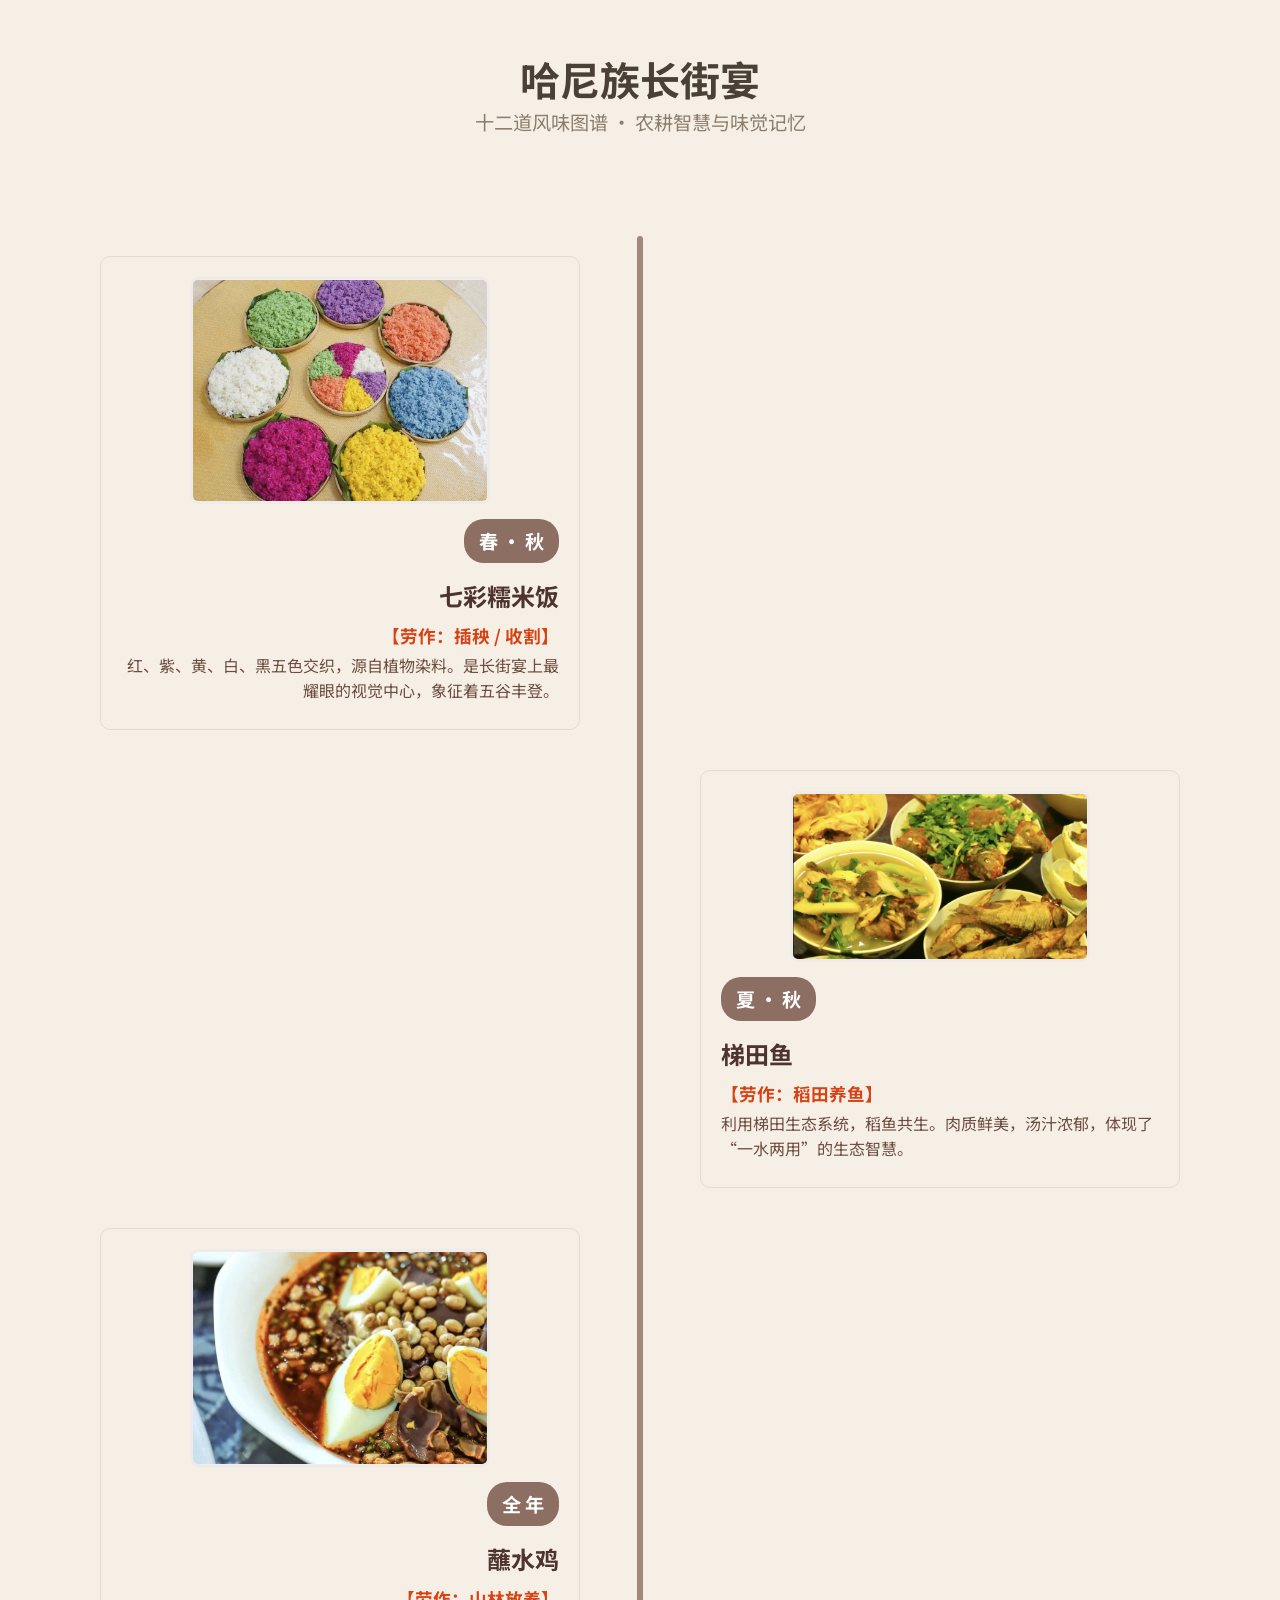
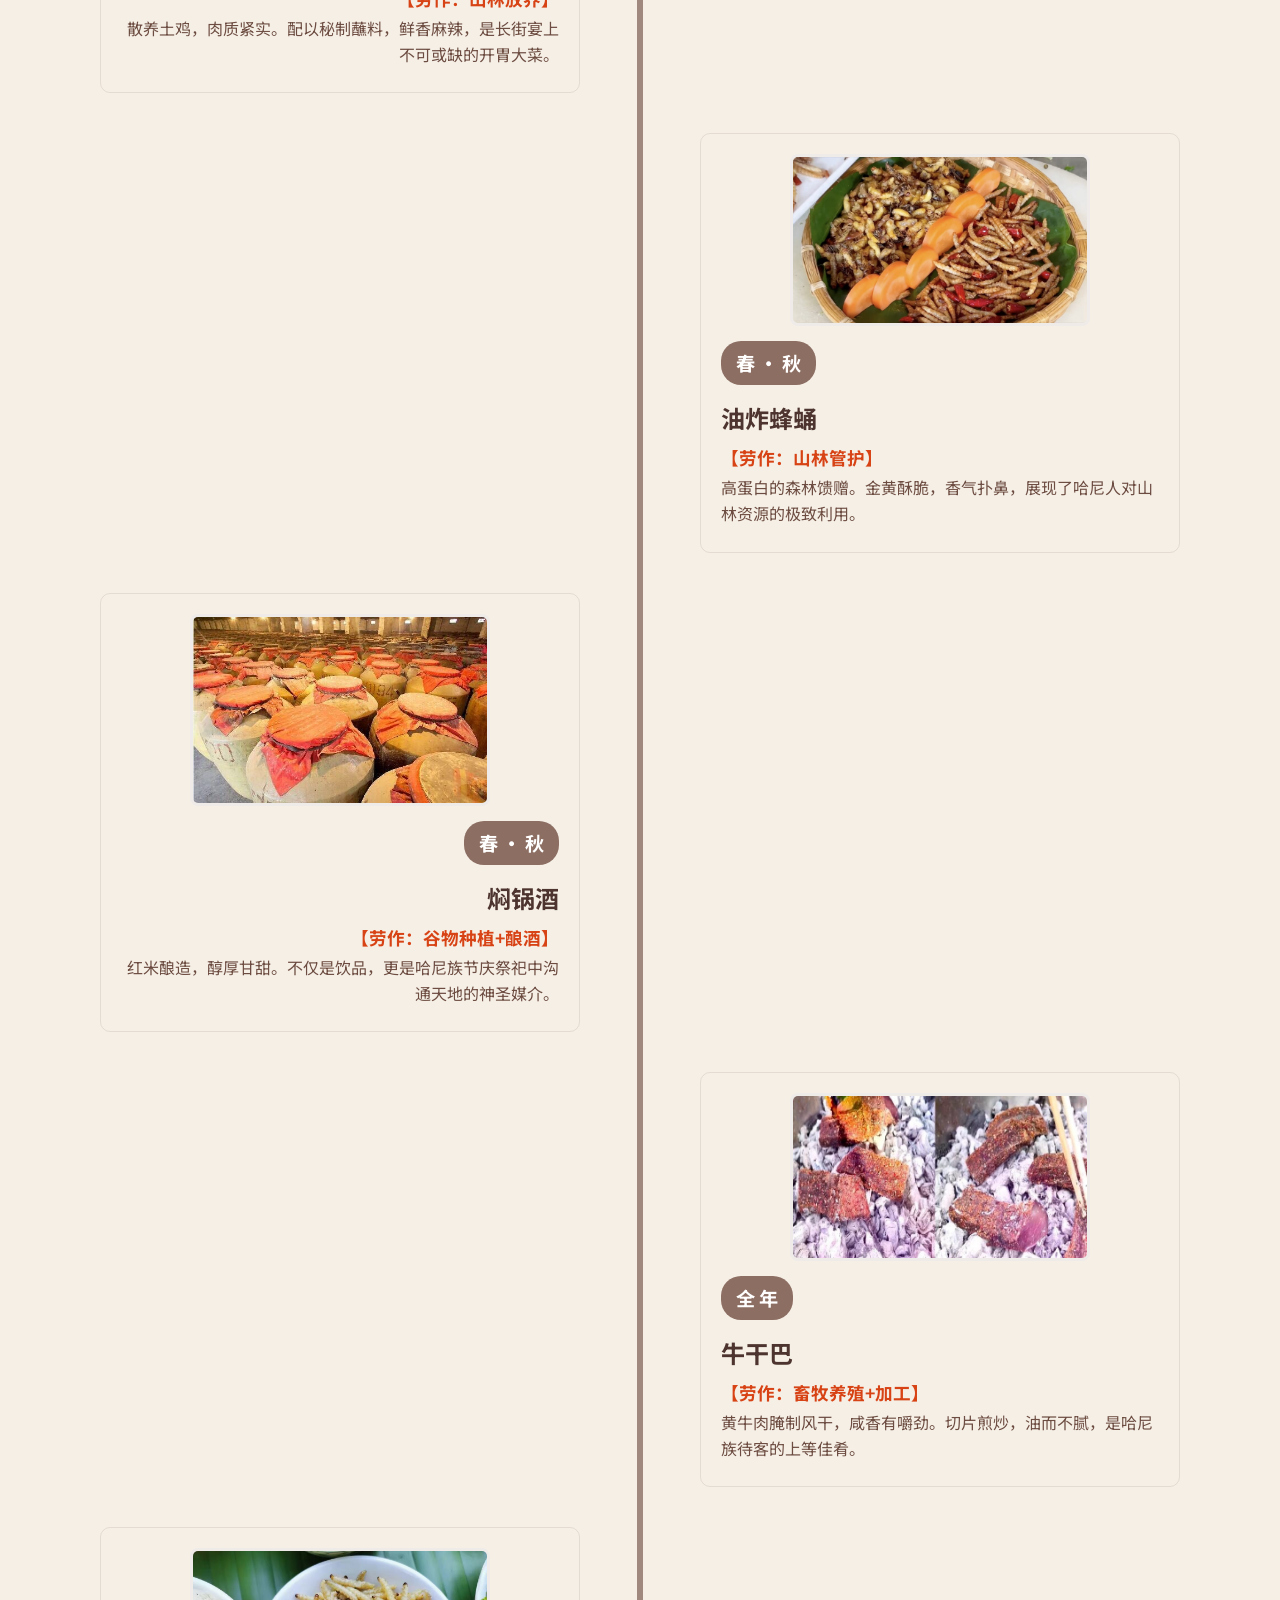
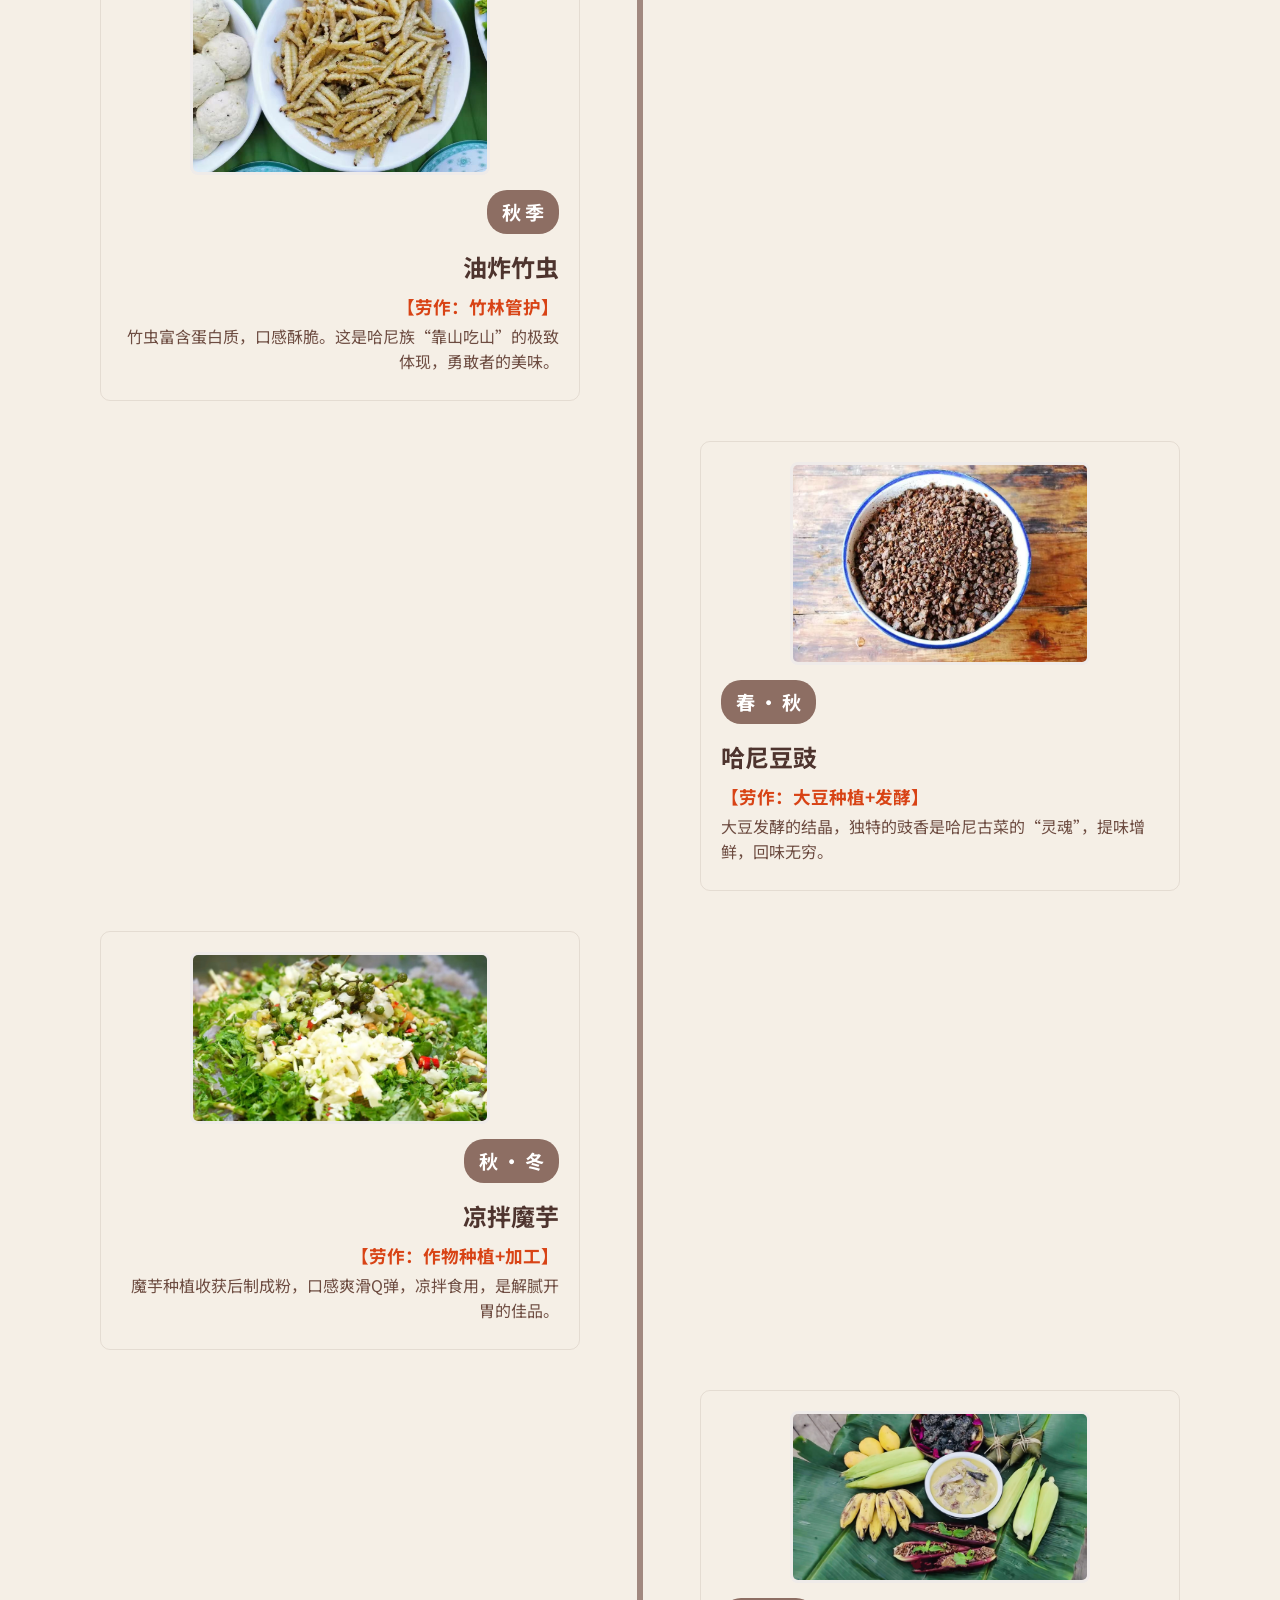
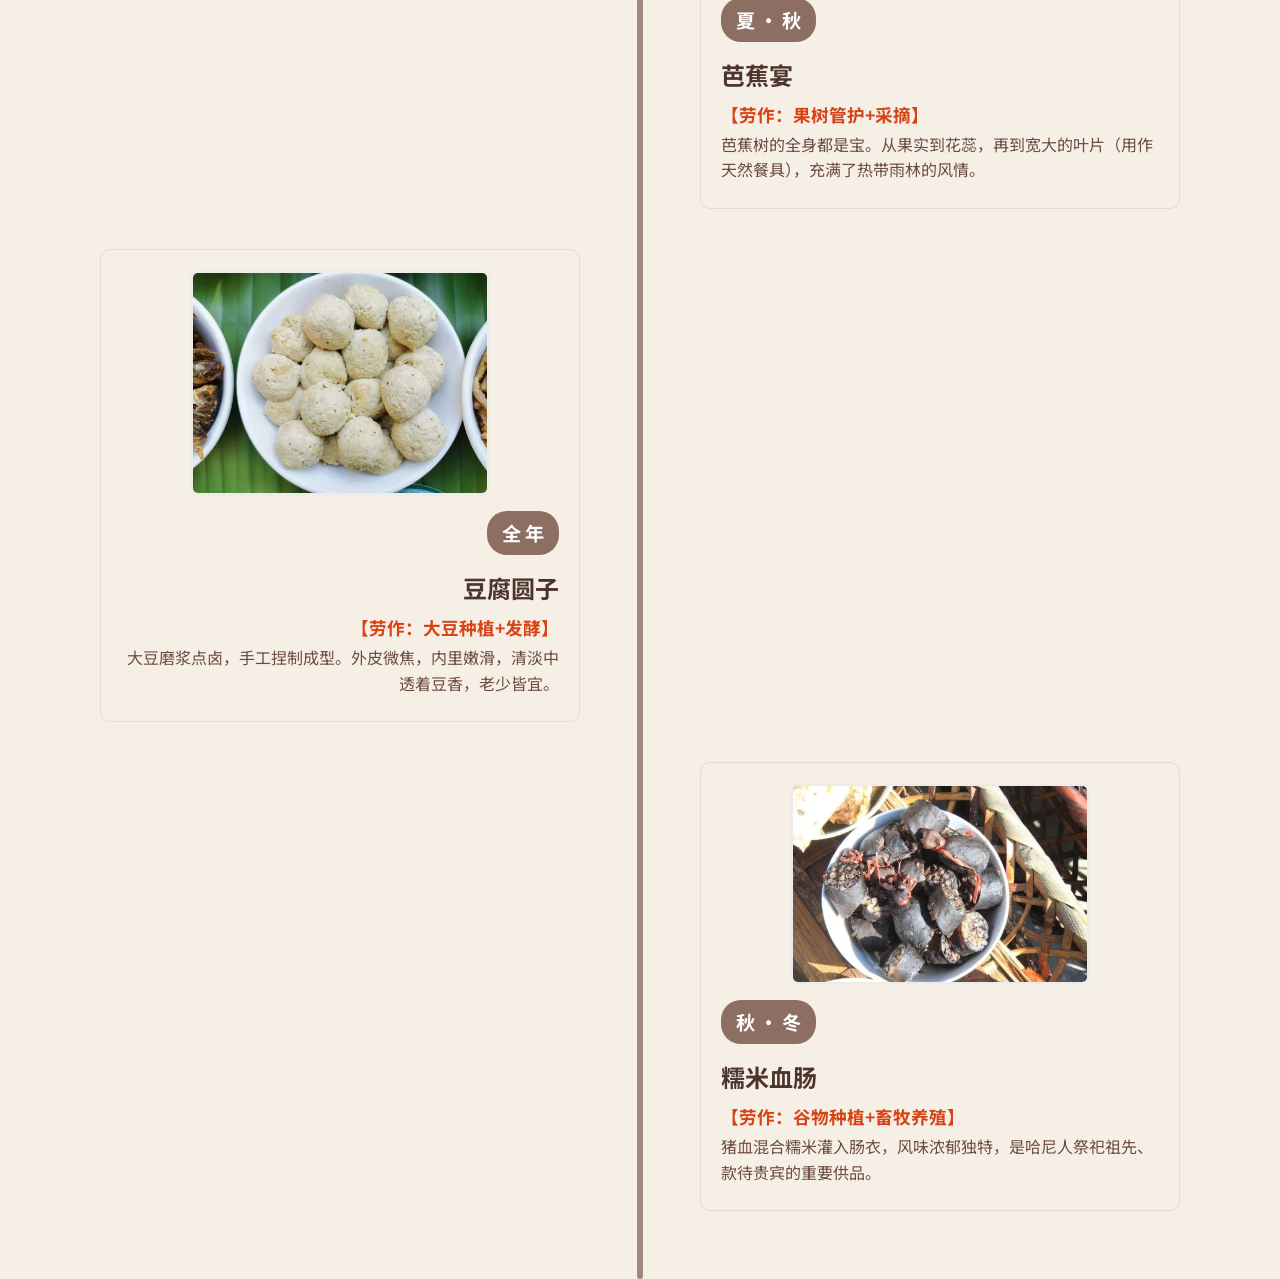
==== embed-food.html @ 3d0fdc88 "压缩图片与视频并修正纹样资源路径，降低静态站加载失败率。" ====
<!DOCTYPE html>
<html lang="zh-CN">
<head>
<meta charset="UTF-8">
<meta name="viewport" content="width=device-width, initial-scale=1.0">
<title>长街宴 · 美食</title>
<link href="https://fonts.googleapis.com/css2?family=Noto+Sans+SC:wght@400;700;900&display=swap" rel="stylesheet">
<link rel="stylesheet" href="css/site.css">
<style>
*{margin:0;padding:0;box-sizing:border-box}
html,body{min-height:0!important;height:auto!important;overflow:visible!important;}
body{font-family:'PingFang SC','Noto Sans SC',sans-serif;color:#3d2b1f;background:#f5efe6!important}
.embed-pane{display:none}
.embed-pane.is-active{display:block}
/* taboo */
.taboo .container{max-width:1140px;margin:0 auto;padding:16px 20px 8px}
.taboo .hero{text-align:center;padding:20px 20px 24px;margin-bottom:20px}
.taboo .hero h1{font-size:2.8rem;font-weight:900;letter-spacing:5px}
.taboo .hero .tag{display:inline-block;margin-top:12px;background:#c4a574;color:#3d2b1f;padding:6px 28px;border-radius:999px;font-weight:700;font-size:.95rem}
.taboo .gates{display:flex;gap:28px}
.taboo .gate{flex:1;border-radius:24px;padding:22px 18px 28px;border:1px solid rgba(107,83,68,.12);transition:transform .25s,border-color .25s}
.taboo .gate:hover{transform:translateY(-6px);border-color:rgba(107,83,68,.22)}
.taboo .gate-l{border-top:8px solid #b5342c}
.taboo .gate-r{border-top:8px solid #357a42}
.taboo .gate-head{font-size:1.35rem;font-weight:900;display:flex;align-items:center;gap:8px;margin-bottom:18px;padding-bottom:10px;border-bottom:2px solid #e6dace}
.taboo .gate-l .gate-head{color:#b5342c}
.taboo .gate-r .gate-head{color:#357a42}
.taboo .fgrid{display:grid;grid-template-columns:repeat(3,1fr);gap:12px}
.taboo .fcard{position:relative;border-radius:16px;overflow:hidden;aspect-ratio:1/1;cursor:pointer;background:rgba(245,239,230,.5);transition:transform .2s,box-shadow .2s;box-shadow:0 4px 14px rgba(0,0,0,.06)}
.taboo .fcard:hover{transform:scale(1.04);box-shadow:0 8px 24px rgba(0,0,0,.12)}
.taboo .fcard img{width:100%;height:100%;object-fit:cover;display:block}
.taboo .fcard .mini{position:absolute;bottom:0;left:0;right:0;background:linear-gradient(transparent,rgba(0,0,0,.62));color:#fff;font-size:.72rem;padding:18px 6px 5px;text-align:center}
.taboo .fcard .tip{position:absolute;inset:0;background:rgba(30,20,10,.82);color:#ffe8c8;font-size:.78rem;display:flex;align-items:center;justify-content:center;padding:8px;text-align:center;opacity:0;transition:opacity .2s;border-radius:16px}
.taboo .fcard:hover .tip{opacity:1}
.taboo .quote{margin:28px 0 12px;background:rgba(245,239,230,.65);border-radius:40px 12px 40px 12px;padding:20px 24px;text-align:center;font-size:1.05rem}
.taboo .quote b{font-size:1.3rem}
.taboo footer{text-align:center;padding:16px 0 8px;font-size:.72rem;color:#786653;border-top:1px solid #dbcfbe;margin-top:20px}
/* twelve */
.twelve body,.twelve{color:#5c3d2e}
.twelve .header{text-align:center;padding:50px 20px;margin-bottom:50px;color:#4a4036}
.twelve .header h1{margin:0;font-size:2.5em}
.twelve .header p{font-size:1.2em;opacity:.85;color:#7a6a58}
.twelve .timeline-container{max-width:1200px;margin:0 auto;position:relative;padding:0 20px 48px}
.twelve .timeline-container::after{content:'';position:absolute;width:6px;background:#a1887f;top:0;bottom:0;left:50%;margin-left:-3px;border-radius:3px;z-index:1}
.twelve .timeline-item{padding:20px 40px;position:relative;width:50%;box-sizing:border-box}
.twelve .timeline-item.left{left:0;text-align:right;padding-right:60px}
.twelve .timeline-item.right{left:50%;text-align:left;padding-left:60px}
.twelve .year-tag{display:inline-block;background:#8d6e63;color:#fff;padding:8px 15px;border-radius:20px;font-weight:bold;font-size:1.2em;margin-bottom:15px}
.twelve .content-card{padding:20px;border-radius:10px;border:1px solid rgba(107,83,68,.12);transition:transform .3s,border-color .3s}
.twelve .content-card:hover{transform:translateY(-5px);border-color:rgba(107,83,68,.22)}
.twelve .content-card img{width:100%;max-width:300px;height:auto;border-radius:8px;display:block;margin:0 auto 15px;border:3px solid #efebe9}
.twelve .card-text h3{margin:0 0 10px;color:#4e342e;font-size:1.5em}
.twelve .card-text p{margin:5px 0;line-height:1.6;color:#6d4c41}
.twelve .season{font-weight:bold;color:#d84315;font-size:1.1em}
@media(max-width:680px){.taboo .gates{flex-direction:column}.taboo .hero h1{font-size:1.9rem}}
@media(max-width:768px){
  .twelve .timeline-container::after{left:30px}
  .twelve .timeline-item,.twelve .timeline-item.left,.twelve .timeline-item.right{width:100%;left:0;text-align:left;padding-left:70px;padding-right:25px}
}
</style>
</head>
<body>
<div id="embed-fit">

<div id="pane-taboo" class="embed-pane taboo">
<div class="container">
  <div class="hero">
    <h1>长街宴 · 信仰之味</h1>
    <div class="tag">🚫 禁忌不上席 &nbsp;&nbsp;｜&nbsp;&nbsp; ✅ 可上圣席</div>
  </div>
  <div class="gates">
    <div class="gate gate-l">
      <div class="gate-head">🚫 禁忌不上席</div>
      <div class="fgrid">
        <div class="fcard"><img src="image/长街宴美食板块所有图片/snail.jpg" alt="田螺"><span class="mini">田螺</span><div class="tip">淤泥环境<br>文化视为不洁</div></div>
        <div class="fcard"><img src="image/长街宴美食板块所有图片/eel.jpg" alt="黄鳝"><span class="mini">黄鳝</span><div class="tip">形态模糊<br>不合神圣秩序</div></div>
        <div class="fcard"><img src="image/长街宴美食板块所有图片/chicken.jpg" alt="家鸡"><span class="mini">家鸡</span><div class="tip">日常祭品<br>庄重性不足</div></div>
        <div class="fcard"><img src="image/长街宴美食板块所有图片/duck.jpg" alt="家鸭"><span class="mini">家鸭</span><div class="tip">日常家禽<br>不入寨神圣宴</div></div>
        <div class="fcard"><img src="image/长街宴美食板块所有图片/dog.jpg" alt="狗肉"><span class="mini">狗肉</span><div class="tip">驱鬼用途<br>排除于感恩祭</div></div>
        <div class="fcard"><img src="image/长街宴美食板块所有图片/pig.jpg" alt="家猪"><span class="mini">家猪</span><div class="tip">非祭祀龙猪<br>未被祝祷</div></div>
      </div>
    </div>
    <div class="gate gate-r">
      <div class="gate-head">✅ 可上圣席</div>
      <div class="fgrid">
        <div class="fcard"><img src="image/长街宴美食板块所有图片/partridge.jpg" alt="竹鸡"><span class="mini">竹鸡 / 山鸡</span><div class="tip">山林野性<br>寨神喜爱祭品</div></div>
        <div class="fcard"><img src="image/长街宴美食板块所有图片/fish.jpg" alt="梯田鱼"><span class="mini">梯田鱼</span><div class="tip">稻鱼共生<br>四素同构结晶</div></div>
        <div class="fcard"><img src="image/长街宴美食板块所有图片/bird.jpg" alt="鸟类"><span class="mini">鸟类</span><div class="tip">山林生长<br>自然馈赠</div></div>
        <div class="fcard"><img src="image/长街宴美食板块所有图片/bee-larva.jpg" alt="蜂蛹"><span class="mini">蜂蛹</span><div class="tip">悬崖采集<br>稀缺与勇气</div></div>
        <div class="fcard"><img src="image/长街宴美食板块所有图片/quail-egg.jpg" alt="鹌鹑蛋"><span class="mini">鹌鹑蛋</span><div class="tip">梯田环境<br>自然孕育</div></div>
        <div class="fcard"><img src="image/长街宴美食板块所有图片/mushroom.jpg" alt="野生菌"><span class="mini">野生菌</span><div class="tip">山林自生<br>自然珍品</div></div>
      </div>
    </div>
  </div>
  <div class="quote"><b>"唯有来自山林与梯田的『自然珍馐』<br>方具资格登上寨神圣宴。"</b></div>
  <footer>数据新闻大赛 · 哈尼族长街宴 · 信仰筛选模块</footer>
</div>
</div>

<div id="pane-twelve" class="embed-pane twelve">
  <div class="header"><h1>哈尼族长街宴</h1><p>十二道风味图谱 · 农耕智慧与味觉记忆</p></div>
  <div class="timeline-container">
    <div class="timeline-item left"><div class="content-card"><img src="image/长街宴美食板块所有图片/七彩糯米饭.jpg" alt="七彩糯米饭"><div class="card-text"><div class="year-tag">春 · 秋</div><h3>七彩糯米饭</h3><span class="season">【劳作：插秧 / 收割】</span><p>红、紫、黄、白、黑五色交织，源自植物染料。是长街宴上最耀眼的视觉中心，象征着五谷丰登。</p></div></div></div>
    <div class="timeline-item right"><div class="content-card"><img src="image/长街宴美食板块所有图片/梯田鱼.jpg" alt="梯田鱼"><div class="card-text"><div class="year-tag">夏 · 秋</div><h3>梯田鱼</h3><span class="season">【劳作：稻田养鱼】</span><p>利用梯田生态系统，稻鱼共生。肉质鲜美，汤汁浓郁，体现了“一水两用”的生态智慧。</p></div></div></div>
    <div class="timeline-item left"><div class="content-card"><img src="image/长街宴美食板块所有图片/zhan shui ji.jpg" alt="蘸水鸡"><div class="card-text"><div class="year-tag">全 年</div><h3>蘸水鸡</h3><span class="season">【劳作：山林放养】</span><p>散养土鸡，肉质紧实。配以秘制蘸料，鲜香麻辣，是长街宴上不可或缺的开胃大菜。</p></div></div></div>
    <div class="timeline-item right"><div class="content-card"><img src="image/长街宴美食板块所有图片/油炸蜂蛹.jpg" alt="油炸蜂蛹"><div class="card-text"><div class="year-tag">春 · 秋</div><h3>油炸蜂蛹</h3><span class="season">【劳作：山林管护】</span><p>高蛋白的森林馈赠。金黄酥脆，香气扑鼻，展现了哈尼人对山林资源的极致利用。</p></div></div></div>
    <div class="timeline-item left"><div class="content-card"><img src="image/长街宴美食板块所有图片/焖锅酒.jpg" alt="焖锅酒"><div class="card-text"><div class="year-tag">春 · 秋</div><h3>焖锅酒</h3><span class="season">【劳作：谷物种植+酿酒】</span><p>红米酿造，醇厚甘甜。不仅是饮品，更是哈尼族节庆祭祀中沟通天地的神圣媒介。</p></div></div></div>
    <div class="timeline-item right"><div class="content-card"><img src="image/长街宴美食板块所有图片/牛干巴.jpg" alt="牛干巴"><div class="card-text"><div class="year-tag">全 年</div><h3>牛干巴</h3><span class="season">【劳作：畜牧养殖+加工】</span><p>黄牛肉腌制风干，咸香有嚼劲。切片煎炒，油而不腻，是哈尼族待客的上等佳肴。</p></div></div></div>
    <div class="timeline-item left"><div class="content-card"><img src="image/长街宴美食板块所有图片/油炸竹虫.jpg" alt="油炸竹虫"><div class="card-text"><div class="year-tag">秋 季</div><h3>油炸竹虫</h3><span class="season">【劳作：竹林管护】</span><p>竹虫富含蛋白质，口感酥脆。这是哈尼族“靠山吃山”的极致体现，勇敢者的美味。</p></div></div></div>
    <div class="timeline-item right"><div class="content-card"><img src="image/长街宴美食板块所有图片/哈尼豆豉.jpg" alt="哈尼豆豉"><div class="card-text"><div class="year-tag">春 · 秋</div><h3>哈尼豆豉</h3><span class="season">【劳作：大豆种植+发酵】</span><p>大豆发酵的结晶，独特的豉香是哈尼古菜的“灵魂”，提味增鲜，回味无穷。</p></div></div></div>
    <div class="timeline-item left"><div class="content-card"><img src="image/长街宴美食板块所有图片/凉拌魔芋.jpg" alt="凉拌魔芋"><div class="card-text"><div class="year-tag">秋 · 冬</div><h3>凉拌魔芋</h3><span class="season">【劳作：作物种植+加工】</span><p>魔芋种植收获后制成粉，口感爽滑Q弹，凉拌食用，是解腻开胃的佳品。</p></div></div></div>
    <div class="timeline-item right"><div class="content-card"><img src="image/长街宴美食板块所有图片/芭蕉宴.jpg" alt="芭蕉宴"><div class="card-text"><div class="year-tag">夏 · 秋</div><h3>芭蕉宴</h3><span class="season">【劳作：果树管护+采摘】</span><p>芭蕉树的全身都是宝。从果实到花蕊，再到宽大的叶片（用作天然餐具），充满了热带雨林的风情。</p></div></div></div>
    <div class="timeline-item left"><div class="content-card"><img src="image/长街宴美食板块所有图片/豆腐圆子.jpg" alt="豆腐圆子"><div class="card-text"><div class="year-tag">全 年</div><h3>豆腐圆子</h3><span class="season">【劳作：大豆种植+发酵】</span><p>大豆磨浆点卤，手工捏制成型。外皮微焦，内里嫩滑，清淡中透着豆香，老少皆宜。</p></div></div></div>
    <div class="timeline-item right"><div class="content-card"><img src="image/长街宴美食板块所有图片/糯米血肠.jpg" alt="糯米血肠"><div class="card-text"><div class="year-tag">秋 · 冬</div><h3>糯米血肠</h3><span class="season">【劳作：谷物种植+畜牧养殖】</span><p>猪血混合糯米灌入肠衣，风味浓郁独特，是哈尼人祭祀祖先、款待贵宾的重要供品。</p></div></div></div>
  </div>
</div>

<script>
(function () {
  var view = (new URLSearchParams(location.search).get('view') || 'twelve').toLowerCase();
  var pane = document.getElementById(view === 'taboo' ? 'pane-taboo' : 'pane-twelve');
  if (pane) pane.classList.add('is-active');
  document.title = view === 'taboo' ? '长街宴 · 信仰筛选' : '哈尼族长街宴·十二道风味图谱';
})();
</script>
</div>
<script src="js/embed-child.js"></script>
</body>
</html>
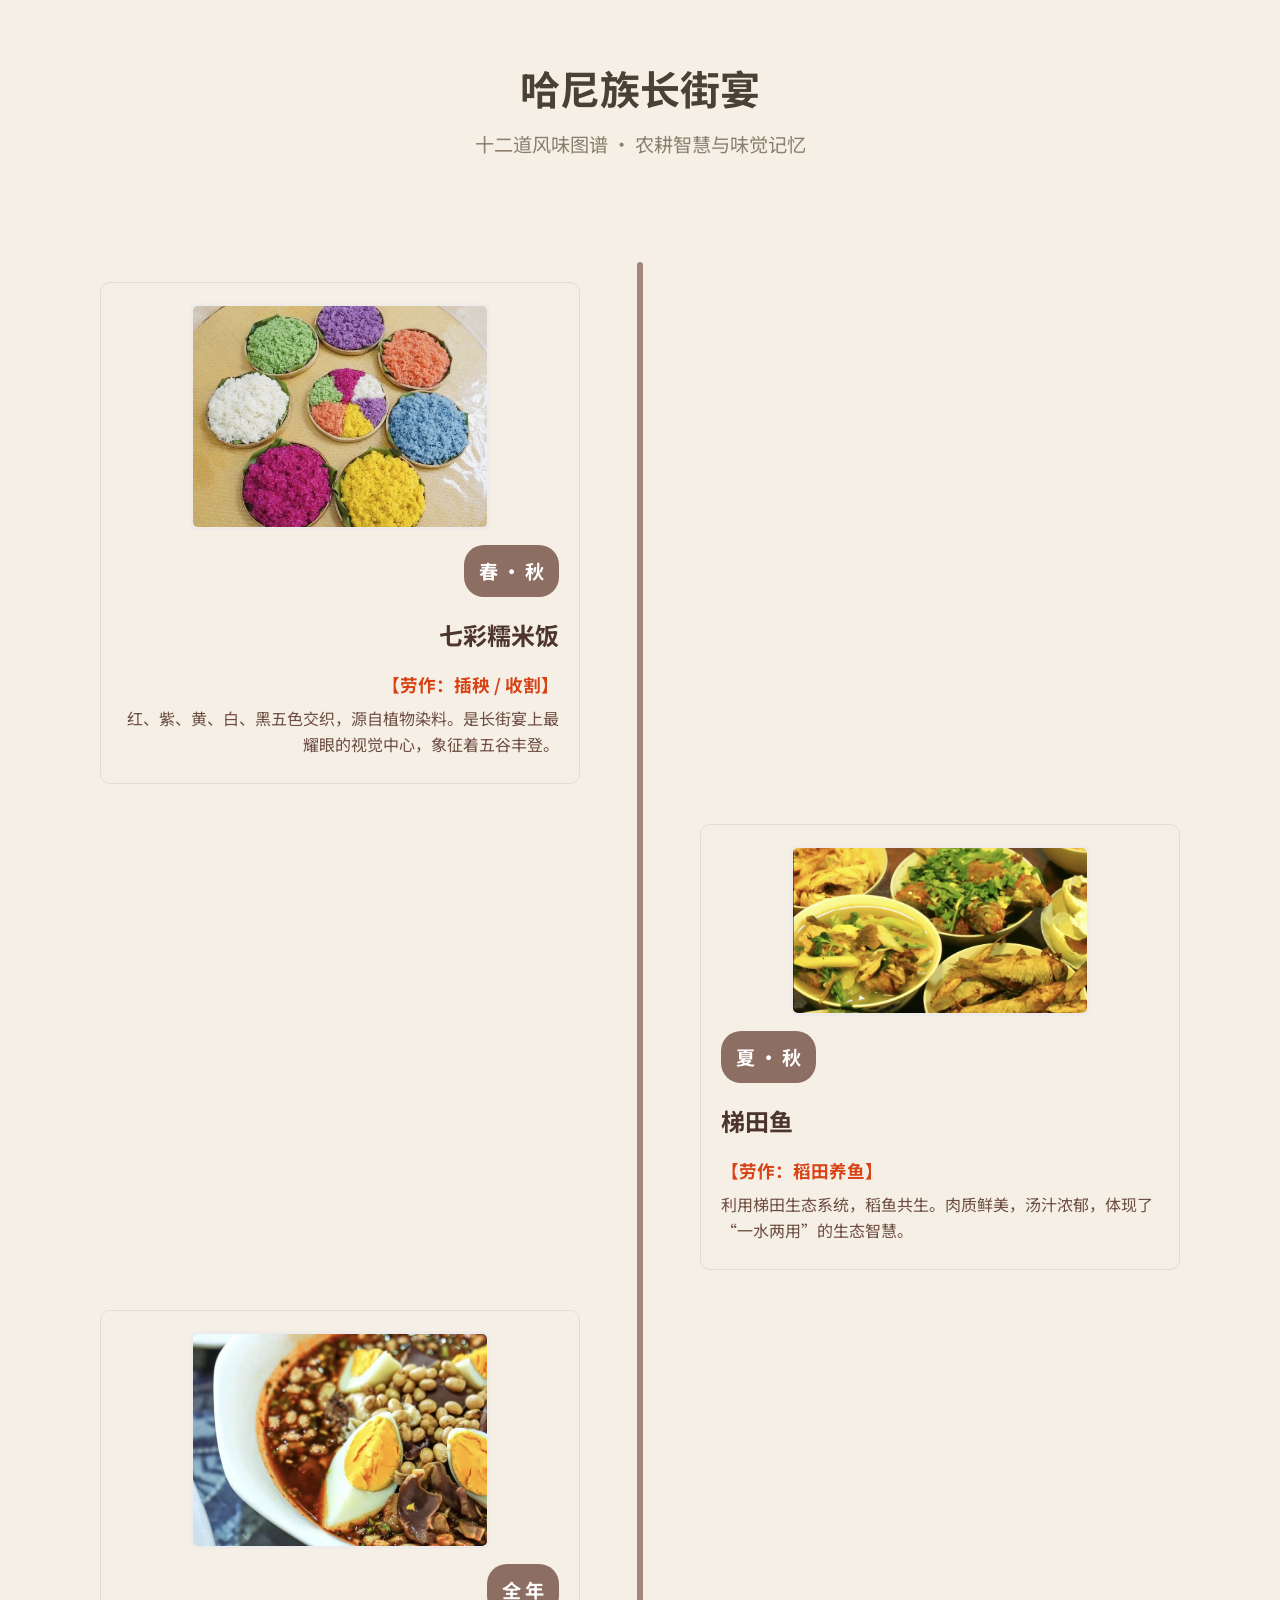
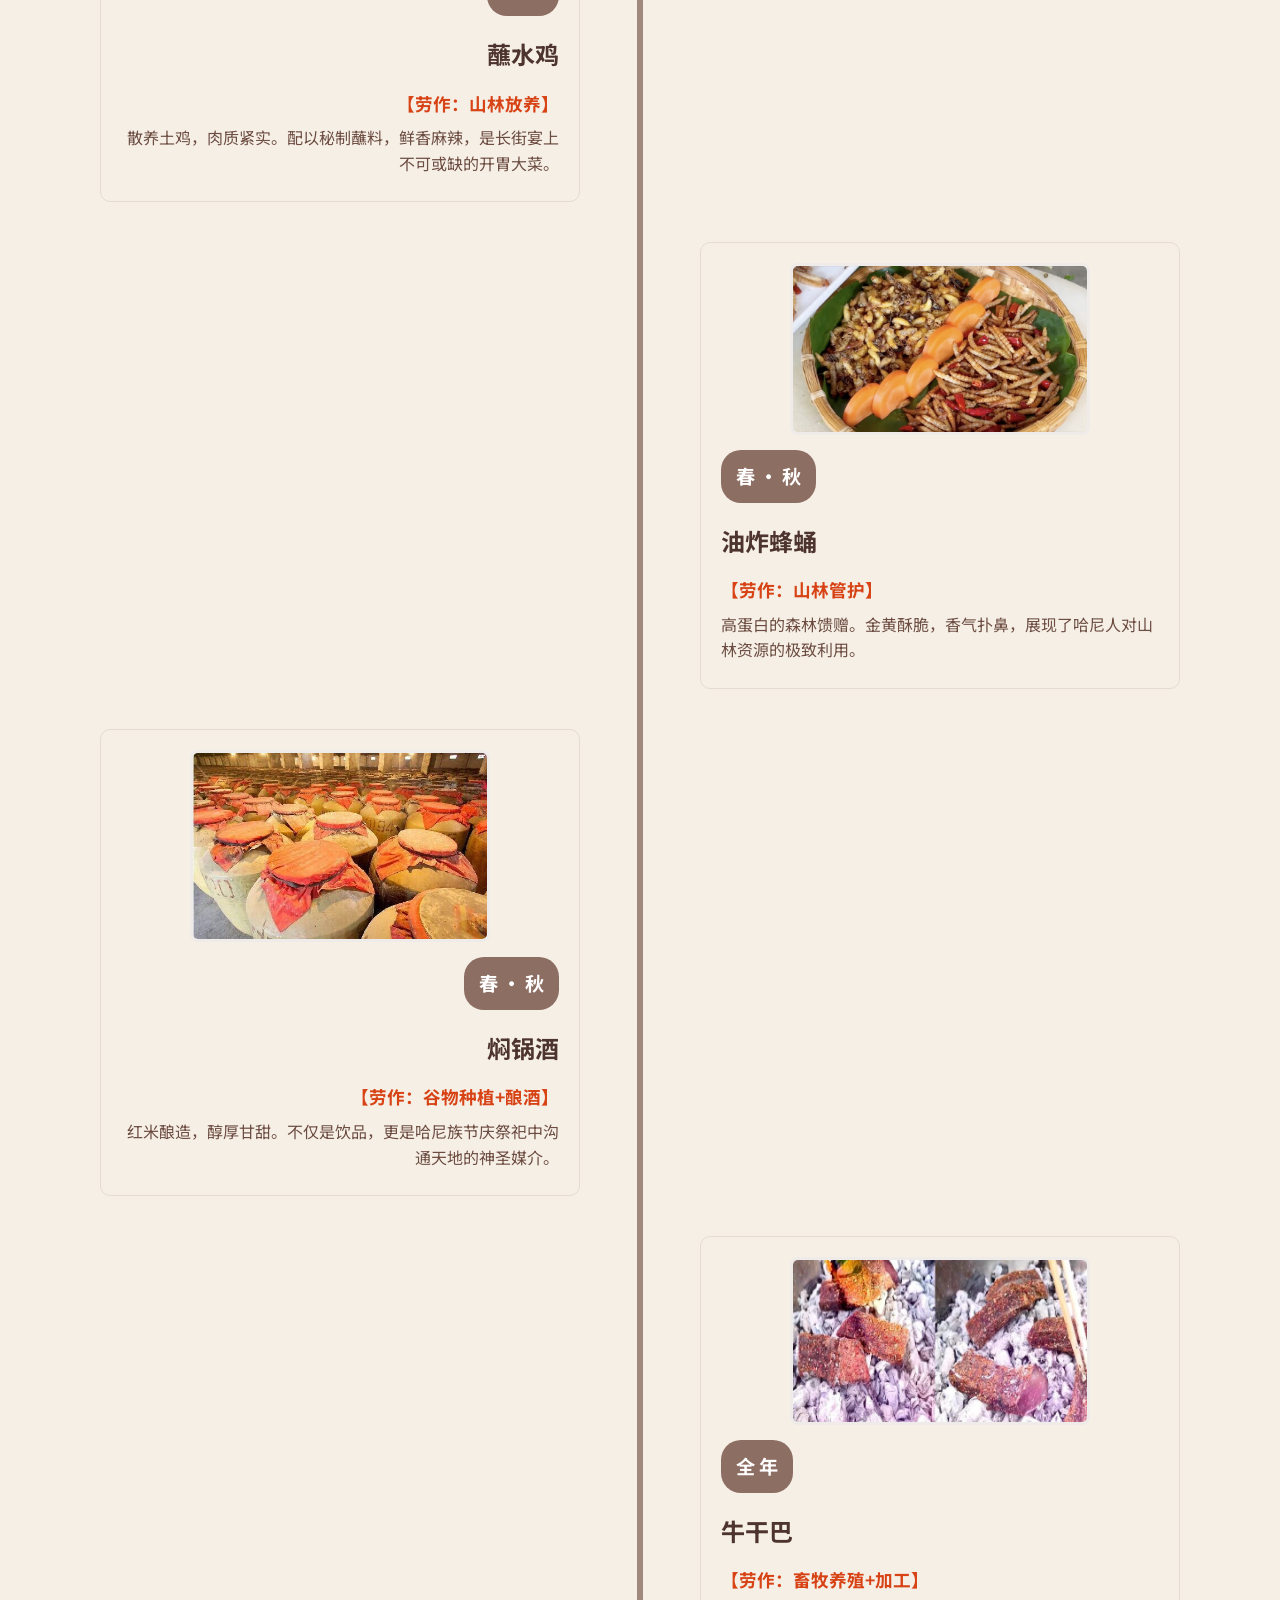
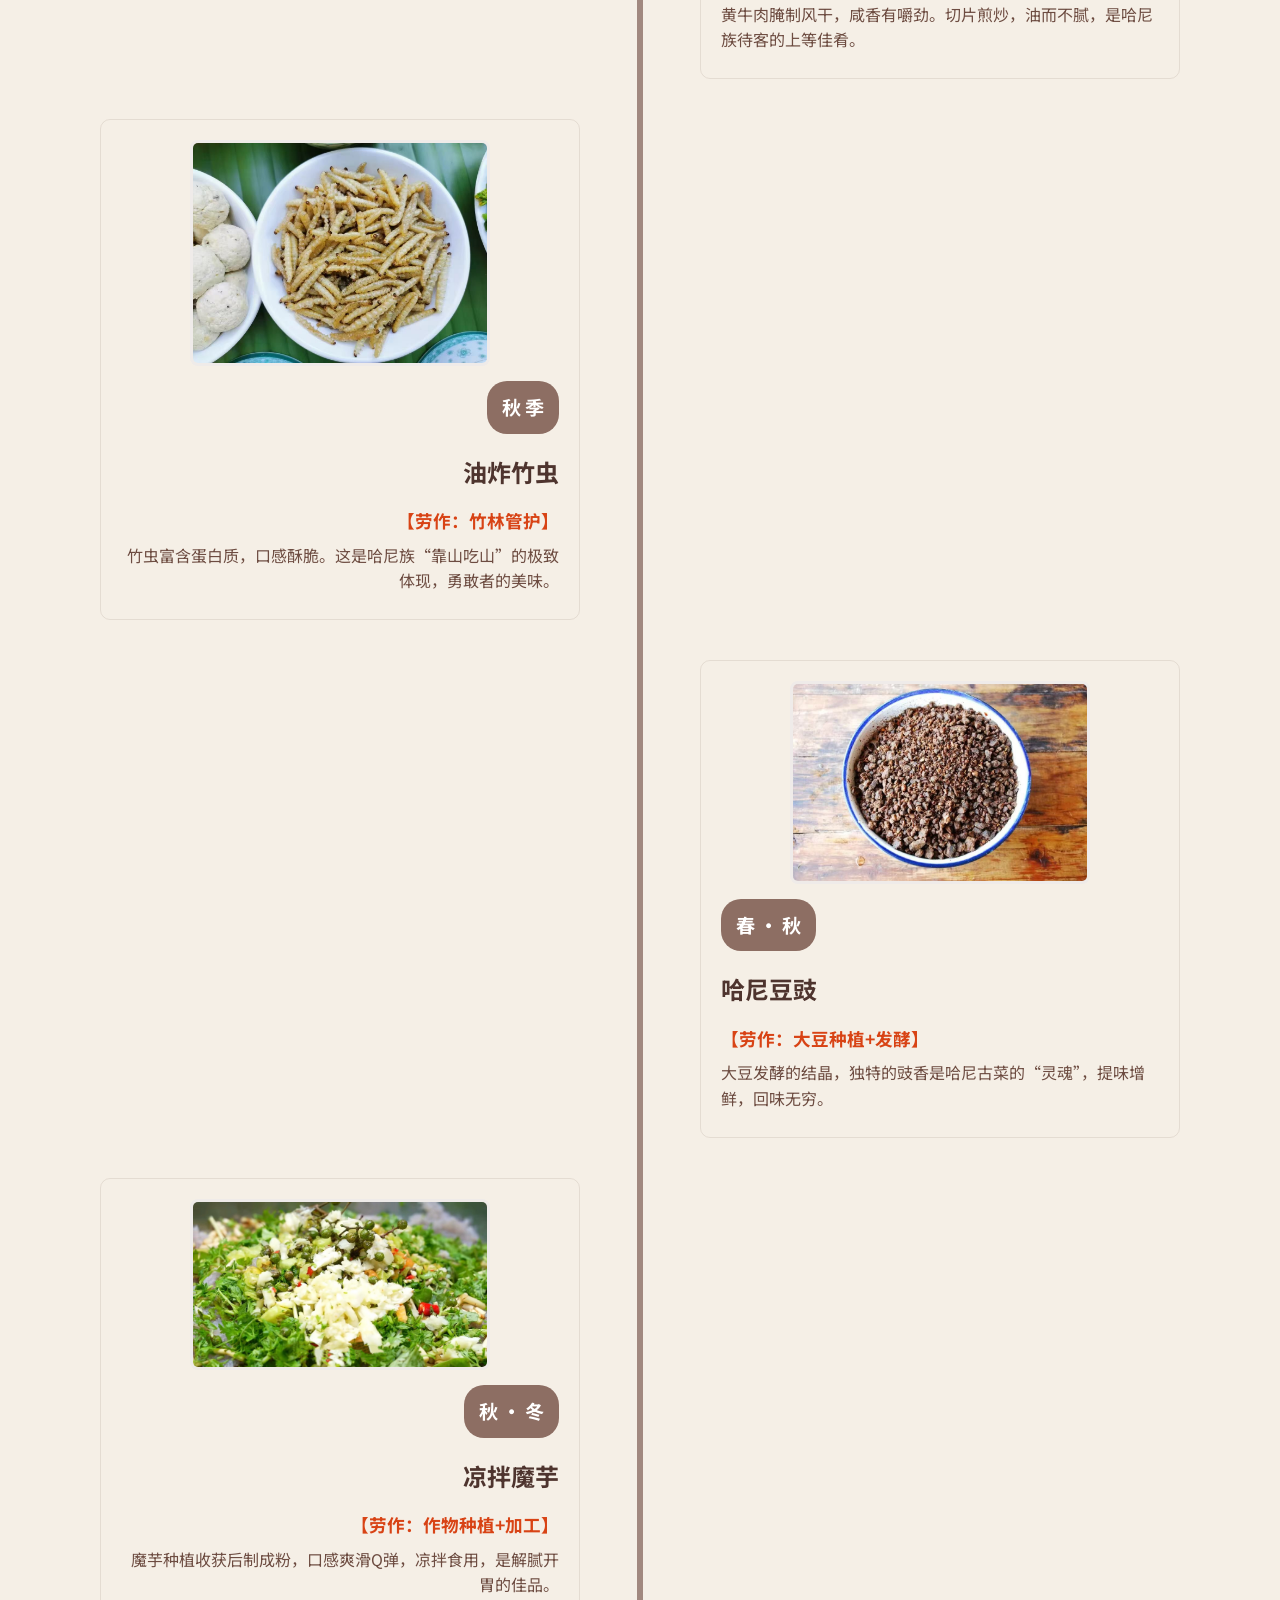
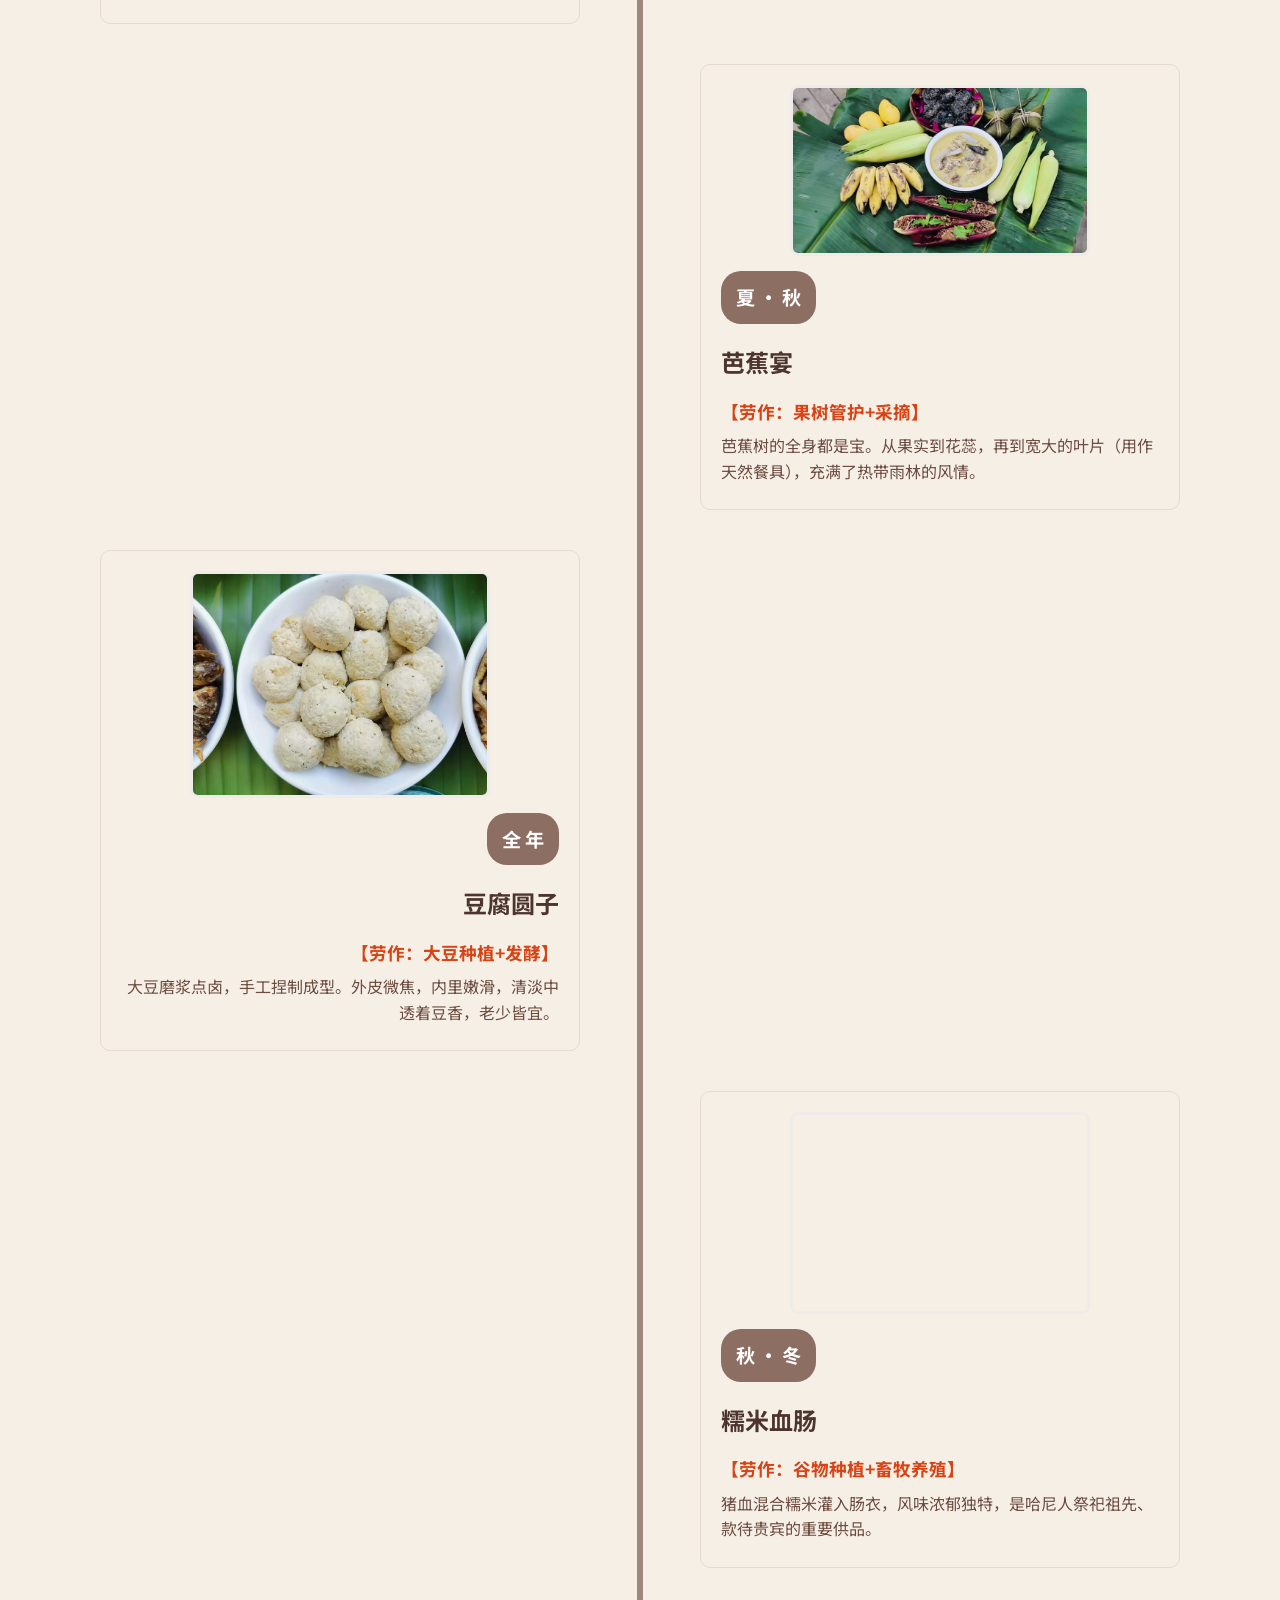
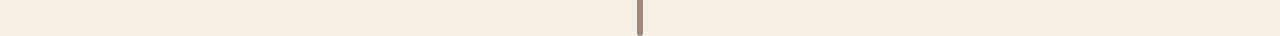
==== commit 3b19a0c4: "实现图片串行加载：可见区域入队、一次一张，减轻静态站并发压力。" ====
--- a/embed-food.html
+++ b/embed-food.html
@@ -72,23 +72,23 @@
     <div class="gate gate-l">
       <div class="gate-head">🚫 禁忌不上席</div>
       <div class="fgrid">
-        <div class="fcard"><img src="image/长街宴美食板块所有图片/snail.jpg" alt="田螺"><span class="mini">田螺</span><div class="tip">淤泥环境<br>文化视为不洁</div></div>
-        <div class="fcard"><img src="image/长街宴美食板块所有图片/eel.jpg" alt="黄鳝"><span class="mini">黄鳝</span><div class="tip">形态模糊<br>不合神圣秩序</div></div>
-        <div class="fcard"><img src="image/长街宴美食板块所有图片/chicken.jpg" alt="家鸡"><span class="mini">家鸡</span><div class="tip">日常祭品<br>庄重性不足</div></div>
-        <div class="fcard"><img src="image/长街宴美食板块所有图片/duck.jpg" alt="家鸭"><span class="mini">家鸭</span><div class="tip">日常家禽<br>不入寨神圣宴</div></div>
-        <div class="fcard"><img src="image/长街宴美食板块所有图片/dog.jpg" alt="狗肉"><span class="mini">狗肉</span><div class="tip">驱鬼用途<br>排除于感恩祭</div></div>
-        <div class="fcard"><img src="image/长街宴美食板块所有图片/pig.jpg" alt="家猪"><span class="mini">家猪</span><div class="tip">非祭祀龙猪<br>未被祝祷</div></div>
+        <div class="fcard"><img data-src="image/长街宴美食板块所有图片/snail.jpg" alt="田螺"><span class="mini">田螺</span><div class="tip">淤泥环境<br>文化视为不洁</div></div>
+        <div class="fcard"><img data-src="image/长街宴美食板块所有图片/eel.jpg" alt="黄鳝"><span class="mini">黄鳝</span><div class="tip">形态模糊<br>不合神圣秩序</div></div>
+        <div class="fcard"><img data-src="image/长街宴美食板块所有图片/chicken.jpg" alt="家鸡"><span class="mini">家鸡</span><div class="tip">日常祭品<br>庄重性不足</div></div>
+        <div class="fcard"><img data-src="image/长街宴美食板块所有图片/duck.jpg" alt="家鸭"><span class="mini">家鸭</span><div class="tip">日常家禽<br>不入寨神圣宴</div></div>
+        <div class="fcard"><img data-src="image/长街宴美食板块所有图片/dog.jpg" alt="狗肉"><span class="mini">狗肉</span><div class="tip">驱鬼用途<br>排除于感恩祭</div></div>
+        <div class="fcard"><img data-src="image/长街宴美食板块所有图片/pig.jpg" alt="家猪"><span class="mini">家猪</span><div class="tip">非祭祀龙猪<br>未被祝祷</div></div>
       </div>
     </div>
     <div class="gate gate-r">
       <div class="gate-head">✅ 可上圣席</div>
       <div class="fgrid">
-        <div class="fcard"><img src="image/长街宴美食板块所有图片/partridge.jpg" alt="竹鸡"><span class="mini">竹鸡 / 山鸡</span><div class="tip">山林野性<br>寨神喜爱祭品</div></div>
-        <div class="fcard"><img src="image/长街宴美食板块所有图片/fish.jpg" alt="梯田鱼"><span class="mini">梯田鱼</span><div class="tip">稻鱼共生<br>四素同构结晶</div></div>
-        <div class="fcard"><img src="image/长街宴美食板块所有图片/bird.jpg" alt="鸟类"><span class="mini">鸟类</span><div class="tip">山林生长<br>自然馈赠</div></div>
-        <div class="fcard"><img src="image/长街宴美食板块所有图片/bee-larva.jpg" alt="蜂蛹"><span class="mini">蜂蛹</span><div class="tip">悬崖采集<br>稀缺与勇气</div></div>
-        <div class="fcard"><img src="image/长街宴美食板块所有图片/quail-egg.jpg" alt="鹌鹑蛋"><span class="mini">鹌鹑蛋</span><div class="tip">梯田环境<br>自然孕育</div></div>
-        <div class="fcard"><img src="image/长街宴美食板块所有图片/mushroom.jpg" alt="野生菌"><span class="mini">野生菌</span><div class="tip">山林自生<br>自然珍品</div></div>
+        <div class="fcard"><img data-src="image/长街宴美食板块所有图片/partridge.jpg" alt="竹鸡"><span class="mini">竹鸡 / 山鸡</span><div class="tip">山林野性<br>寨神喜爱祭品</div></div>
+        <div class="fcard"><img data-src="image/长街宴美食板块所有图片/fish.jpg" alt="梯田鱼"><span class="mini">梯田鱼</span><div class="tip">稻鱼共生<br>四素同构结晶</div></div>
+        <div class="fcard"><img data-src="image/长街宴美食板块所有图片/bird.jpg" alt="鸟类"><span class="mini">鸟类</span><div class="tip">山林生长<br>自然馈赠</div></div>
+        <div class="fcard"><img data-src="image/长街宴美食板块所有图片/bee-larva.jpg" alt="蜂蛹"><span class="mini">蜂蛹</span><div class="tip">悬崖采集<br>稀缺与勇气</div></div>
+        <div class="fcard"><img data-src="image/长街宴美食板块所有图片/quail-egg.jpg" alt="鹌鹑蛋"><span class="mini">鹌鹑蛋</span><div class="tip">梯田环境<br>自然孕育</div></div>
+        <div class="fcard"><img data-src="image/长街宴美食板块所有图片/mushroom.jpg" alt="野生菌"><span class="mini">野生菌</span><div class="tip">山林自生<br>自然珍品</div></div>
       </div>
     </div>
   </div>
@@ -100,18 +100,18 @@
 <div id="pane-twelve" class="embed-pane twelve">
   <div class="header"><h1>哈尼族长街宴</h1><p>十二道风味图谱 · 农耕智慧与味觉记忆</p></div>
   <div class="timeline-container">
-    <div class="timeline-item left"><div class="content-card"><img src="image/长街宴美食板块所有图片/七彩糯米饭.jpg" alt="七彩糯米饭"><div class="card-text"><div class="year-tag">春 · 秋</div><h3>七彩糯米饭</h3><span class="season">【劳作：插秧 / 收割】</span><p>红、紫、黄、白、黑五色交织，源自植物染料。是长街宴上最耀眼的视觉中心，象征着五谷丰登。</p></div></div></div>
-    <div class="timeline-item right"><div class="content-card"><img src="image/长街宴美食板块所有图片/梯田鱼.jpg" alt="梯田鱼"><div class="card-text"><div class="year-tag">夏 · 秋</div><h3>梯田鱼</h3><span class="season">【劳作：稻田养鱼】</span><p>利用梯田生态系统，稻鱼共生。肉质鲜美，汤汁浓郁，体现了“一水两用”的生态智慧。</p></div></div></div>
-    <div class="timeline-item left"><div class="content-card"><img src="image/长街宴美食板块所有图片/zhan shui ji.jpg" alt="蘸水鸡"><div class="card-text"><div class="year-tag">全 年</div><h3>蘸水鸡</h3><span class="season">【劳作：山林放养】</span><p>散养土鸡，肉质紧实。配以秘制蘸料，鲜香麻辣，是长街宴上不可或缺的开胃大菜。</p></div></div></div>
-    <div class="timeline-item right"><div class="content-card"><img src="image/长街宴美食板块所有图片/油炸蜂蛹.jpg" alt="油炸蜂蛹"><div class="card-text"><div class="year-tag">春 · 秋</div><h3>油炸蜂蛹</h3><span class="season">【劳作：山林管护】</span><p>高蛋白的森林馈赠。金黄酥脆，香气扑鼻，展现了哈尼人对山林资源的极致利用。</p></div></div></div>
-    <div class="timeline-item left"><div class="content-card"><img src="image/长街宴美食板块所有图片/焖锅酒.jpg" alt="焖锅酒"><div class="card-text"><div class="year-tag">春 · 秋</div><h3>焖锅酒</h3><span class="season">【劳作：谷物种植+酿酒】</span><p>红米酿造，醇厚甘甜。不仅是饮品，更是哈尼族节庆祭祀中沟通天地的神圣媒介。</p></div></div></div>
-    <div class="timeline-item right"><div class="content-card"><img src="image/长街宴美食板块所有图片/牛干巴.jpg" alt="牛干巴"><div class="card-text"><div class="year-tag">全 年</div><h3>牛干巴</h3><span class="season">【劳作：畜牧养殖+加工】</span><p>黄牛肉腌制风干，咸香有嚼劲。切片煎炒，油而不腻，是哈尼族待客的上等佳肴。</p></div></div></div>
-    <div class="timeline-item left"><div class="content-card"><img src="image/长街宴美食板块所有图片/油炸竹虫.jpg" alt="油炸竹虫"><div class="card-text"><div class="year-tag">秋 季</div><h3>油炸竹虫</h3><span class="season">【劳作：竹林管护】</span><p>竹虫富含蛋白质，口感酥脆。这是哈尼族“靠山吃山”的极致体现，勇敢者的美味。</p></div></div></div>
-    <div class="timeline-item right"><div class="content-card"><img src="image/长街宴美食板块所有图片/哈尼豆豉.jpg" alt="哈尼豆豉"><div class="card-text"><div class="year-tag">春 · 秋</div><h3>哈尼豆豉</h3><span class="season">【劳作：大豆种植+发酵】</span><p>大豆发酵的结晶，独特的豉香是哈尼古菜的“灵魂”，提味增鲜，回味无穷。</p></div></div></div>
-    <div class="timeline-item left"><div class="content-card"><img src="image/长街宴美食板块所有图片/凉拌魔芋.jpg" alt="凉拌魔芋"><div class="card-text"><div class="year-tag">秋 · 冬</div><h3>凉拌魔芋</h3><span class="season">【劳作：作物种植+加工】</span><p>魔芋种植收获后制成粉，口感爽滑Q弹，凉拌食用，是解腻开胃的佳品。</p></div></div></div>
-    <div class="timeline-item right"><div class="content-card"><img src="image/长街宴美食板块所有图片/芭蕉宴.jpg" alt="芭蕉宴"><div class="card-text"><div class="year-tag">夏 · 秋</div><h3>芭蕉宴</h3><span class="season">【劳作：果树管护+采摘】</span><p>芭蕉树的全身都是宝。从果实到花蕊，再到宽大的叶片（用作天然餐具），充满了热带雨林的风情。</p></div></div></div>
-    <div class="timeline-item left"><div class="content-card"><img src="image/长街宴美食板块所有图片/豆腐圆子.jpg" alt="豆腐圆子"><div class="card-text"><div class="year-tag">全 年</div><h3>豆腐圆子</h3><span class="season">【劳作：大豆种植+发酵】</span><p>大豆磨浆点卤，手工捏制成型。外皮微焦，内里嫩滑，清淡中透着豆香，老少皆宜。</p></div></div></div>
-    <div class="timeline-item right"><div class="content-card"><img src="image/长街宴美食板块所有图片/糯米血肠.jpg" alt="糯米血肠"><div class="card-text"><div class="year-tag">秋 · 冬</div><h3>糯米血肠</h3><span class="season">【劳作：谷物种植+畜牧养殖】</span><p>猪血混合糯米灌入肠衣，风味浓郁独特，是哈尼人祭祀祖先、款待贵宾的重要供品。</p></div></div></div>
+    <div class="timeline-item left"><div class="content-card"><img data-src="image/长街宴美食板块所有图片/七彩糯米饭.jpg" alt="七彩糯米饭"><div class="card-text"><div class="year-tag">春 · 秋</div><h3>七彩糯米饭</h3><span class="season">【劳作：插秧 / 收割】</span><p>红、紫、黄、白、黑五色交织，源自植物染料。是长街宴上最耀眼的视觉中心，象征着五谷丰登。</p></div></div></div>
+    <div class="timeline-item right"><div class="content-card"><img data-src="image/长街宴美食板块所有图片/梯田鱼.jpg" alt="梯田鱼"><div class="card-text"><div class="year-tag">夏 · 秋</div><h3>梯田鱼</h3><span class="season">【劳作：稻田养鱼】</span><p>利用梯田生态系统，稻鱼共生。肉质鲜美，汤汁浓郁，体现了“一水两用”的生态智慧。</p></div></div></div>
+    <div class="timeline-item left"><div class="content-card"><img data-src="image/长街宴美食板块所有图片/zhan shui ji.jpg" alt="蘸水鸡"><div class="card-text"><div class="year-tag">全 年</div><h3>蘸水鸡</h3><span class="season">【劳作：山林放养】</span><p>散养土鸡，肉质紧实。配以秘制蘸料，鲜香麻辣，是长街宴上不可或缺的开胃大菜。</p></div></div></div>
+    <div class="timeline-item right"><div class="content-card"><img data-src="image/长街宴美食板块所有图片/油炸蜂蛹.jpg" alt="油炸蜂蛹"><div class="card-text"><div class="year-tag">春 · 秋</div><h3>油炸蜂蛹</h3><span class="season">【劳作：山林管护】</span><p>高蛋白的森林馈赠。金黄酥脆，香气扑鼻，展现了哈尼人对山林资源的极致利用。</p></div></div></div>
+    <div class="timeline-item left"><div class="content-card"><img data-src="image/长街宴美食板块所有图片/焖锅酒.jpg" alt="焖锅酒"><div class="card-text"><div class="year-tag">春 · 秋</div><h3>焖锅酒</h3><span class="season">【劳作：谷物种植+酿酒】</span><p>红米酿造，醇厚甘甜。不仅是饮品，更是哈尼族节庆祭祀中沟通天地的神圣媒介。</p></div></div></div>
+    <div class="timeline-item right"><div class="content-card"><img data-src="image/长街宴美食板块所有图片/牛干巴.jpg" alt="牛干巴"><div class="card-text"><div class="year-tag">全 年</div><h3>牛干巴</h3><span class="season">【劳作：畜牧养殖+加工】</span><p>黄牛肉腌制风干，咸香有嚼劲。切片煎炒，油而不腻，是哈尼族待客的上等佳肴。</p></div></div></div>
+    <div class="timeline-item left"><div class="content-card"><img data-src="image/长街宴美食板块所有图片/油炸竹虫.jpg" alt="油炸竹虫"><div class="card-text"><div class="year-tag">秋 季</div><h3>油炸竹虫</h3><span class="season">【劳作：竹林管护】</span><p>竹虫富含蛋白质，口感酥脆。这是哈尼族“靠山吃山”的极致体现，勇敢者的美味。</p></div></div></div>
+    <div class="timeline-item right"><div class="content-card"><img data-src="image/长街宴美食板块所有图片/哈尼豆豉.jpg" alt="哈尼豆豉"><div class="card-text"><div class="year-tag">春 · 秋</div><h3>哈尼豆豉</h3><span class="season">【劳作：大豆种植+发酵】</span><p>大豆发酵的结晶，独特的豉香是哈尼古菜的“灵魂”，提味增鲜，回味无穷。</p></div></div></div>
+    <div class="timeline-item left"><div class="content-card"><img data-src="image/长街宴美食板块所有图片/凉拌魔芋.jpg" alt="凉拌魔芋"><div class="card-text"><div class="year-tag">秋 · 冬</div><h3>凉拌魔芋</h3><span class="season">【劳作：作物种植+加工】</span><p>魔芋种植收获后制成粉，口感爽滑Q弹，凉拌食用，是解腻开胃的佳品。</p></div></div></div>
+    <div class="timeline-item right"><div class="content-card"><img data-src="image/长街宴美食板块所有图片/芭蕉宴.jpg" alt="芭蕉宴"><div class="card-text"><div class="year-tag">夏 · 秋</div><h3>芭蕉宴</h3><span class="season">【劳作：果树管护+采摘】</span><p>芭蕉树的全身都是宝。从果实到花蕊，再到宽大的叶片（用作天然餐具），充满了热带雨林的风情。</p></div></div></div>
+    <div class="timeline-item left"><div class="content-card"><img data-src="image/长街宴美食板块所有图片/豆腐圆子.jpg" alt="豆腐圆子"><div class="card-text"><div class="year-tag">全 年</div><h3>豆腐圆子</h3><span class="season">【劳作：大豆种植+发酵】</span><p>大豆磨浆点卤，手工捏制成型。外皮微焦，内里嫩滑，清淡中透着豆香，老少皆宜。</p></div></div></div>
+    <div class="timeline-item right"><div class="content-card"><img data-src="image/长街宴美食板块所有图片/糯米血肠.jpg" alt="糯米血肠"><div class="card-text"><div class="year-tag">秋 · 冬</div><h3>糯米血肠</h3><span class="season">【劳作：谷物种植+畜牧养殖】</span><p>猪血混合糯米灌入肠衣，风味浓郁独特，是哈尼人祭祀祖先、款待贵宾的重要供品。</p></div></div></div>
   </div>
 </div>
 
@@ -124,6 +124,7 @@
 })();
 </script>
 </div>
+<script src="js/media-queue.js"></script>
 <script src="js/embed-child.js"></script>
 </body>
 </html>
--- a/css/site.css
+++ b/css/site.css
@@ -0,0 +1,4050 @@
+/* ===== css/style.css ===== */
+@font-face {
+  font-family: '禹卫书法行书';
+  src: local('禹卫书法行书'),
+       local('禹卫书法行书简'),
+       local('YuweiXingshu'),
+       local('YWShuFengXingShuJ'),
+       url('../fonts/YuweiXingshu.woff2') format('woff2'),
+       url('../fonts/YuweiXingshu.ttf') format('truetype');
+  font-weight: normal;
+  font-style: normal;
+  font-display: swap;
+}
+
+@font-face {
+  font-family: '汉仪大标宋';
+  src: local('汉仪大标宋'),
+       local('汉仪大标宋简'),
+       local('HYDaBiaoSongJ'),
+       local('HYDaBiaoSong'),
+       url('../fonts/HYDaBiaoSong.woff2') format('woff2'),
+       url('../fonts/HYDaBiaoSong.ttf') format('truetype');
+  font-weight: normal;
+  font-style: normal;
+  font-display: swap;
+}
+
+@font-face {
+  font-family: '方正小标宋';
+  src: local('方正小标宋_GBK'),
+       local('方正小标宋简体'),
+       local('FZXiaoBiaoSong-B05S'),
+       local('FZXBSJW'),
+       local('FZXiaoBiaoSong'),
+       url('../fonts/FZXiaoBiaoSong.woff2') format('woff2'),
+       url('../fonts/FZXiaoBiaoSong.ttf') format('truetype');
+  font-weight: normal;
+  font-style: normal;
+  font-display: swap;
+}
+
+:root {
+  --font-cover-headline: '汉仪大标宋', 'HYDaBiaoSongJ', 'HYDaBiaoSong', 'SimSun', serif;
+  --font-cover-subtitle: '禹卫书法行书', 'YuweiXingshu', 'YWShuFengXingShuJ', 'KaiTi', cursive;
+  --font-act-header: '方正小标宋', 'FZXiaoBiaoSong', 'FZXBSJW', 'SimSun', serif;
+  --color-cover-subtitle: #1a6fb5;
+  --bg-base: #f5efe6;
+  --bg-dark: #ebe3d6;
+  --bg-warm: #e8dfd0;
+  --paper: rgba(245, 239, 230, 0.6);
+  --paper-border: rgba(139, 26, 26, 0.12);
+  --text: #3d2b1f;
+  --text-soft: #5a4638;
+  --text-muted: #7a6a58;
+  --accent-red: #8b1a1a;
+  --accent-gold: #d4a843;
+  --accent-gold-light: #e8c96a;
+  --accent-indigo: #2f5a4a;
+  --accent-earth: #6b5344;
+  --dashboard-bg: transparent;
+  --dashboard-card: transparent;
+  --highlight-yellow: #d4a843;
+  --ethnic-pattern: rgba(139, 26, 26, 0.04);
+  --ethnic-pattern-red: rgba(47, 90, 74, 0.035);
+}
+
+* {
+  margin: 0;
+  padding: 0;
+  box-sizing: border-box;
+}
+
+html {
+  scroll-behavior: auto;
+  overscroll-behavior-y: none;
+}
+
+body {
+  font-family: 'Noto Serif SC', 'SimSun', serif;
+  color: var(--text);
+  line-height: 1.9;
+  min-height: 100vh;
+  overscroll-behavior-y: none;
+  background-color: var(--bg-base);
+  background-image: none;
+  background-attachment: scroll;
+}
+
+/* 去掉两侧竖条框饰 */
+body::before,
+body::after {
+  display: none;
+}
+
+/* 导航 */
+.nav-toggle {
+  position: fixed;
+  top: 28px;
+  right: 32px;
+  z-index: 100;
+  display: flex;
+  flex-direction: column;
+  gap: 7px;
+  cursor: pointer;
+  opacity: 0.75;
+  border: none;
+  background: transparent;
+  padding: 4px;
+}
+
+.nav-toggle span {
+  display: block;
+  width: 28px;
+  height: 2px;
+  background: rgba(255, 255, 255, 0.85);
+}
+
+.page {
+  position: relative;
+  z-index: 1;
+  width: 66.667%;
+  max-width: none;
+  margin: 0 auto;
+  padding: 8px 40px clamp(64px, 10vh, 120px);
+}
+
+/* ===== 顶部横幅 — 全宽 ===== */
+.hero-banner {
+  position: relative;
+  z-index: 1;
+  width: 100%;
+  text-align: center;
+  padding: 48px 120px 16px;
+}
+
+/* ===== 主标题区 — 书法风 ===== */
+.hero {
+  text-align: center;
+  margin-bottom: 48px;
+}
+
+.hero-top {
+  display: flex;
+  flex-wrap: wrap;
+  justify-content: center;
+  align-items: baseline;
+  gap: 24px 48px;
+  margin-bottom: 36px;
+}
+
+.hero-brush-left {
+  font-family: 'Ma Shan Zheng', 'ZCOOL XiaoWei', cursive;
+  font-size: clamp(7.2rem, 24vw, 12rem);
+  color: rgba(240, 235, 225, 0.92);
+  text-shadow: 6px 9px 18px rgba(0, 0, 0, 0.18);
+  letter-spacing: 0.06em;
+  line-height: 1.1;
+}
+
+.hero-brush-right {
+  font-family: 'Ma Shan Zheng', 'ZCOOL XiaoWei', cursive;
+  font-size: clamp(6rem, 21vw, 10.2rem);
+  color: var(--accent-red);
+  text-shadow: 3px 6px 12px rgba(0, 0, 0, 0.2);
+  letter-spacing: 0.04em;
+}
+
+.hero-bridge {
+  font-family: 'Ma Shan Zheng', cursive;
+  font-size: clamp(3rem, 9vw, 3.75rem);
+  color: rgba(255, 255, 255, 0.82);
+  font-style: italic;
+  transform: rotate(-2deg);
+  margin: 24px 0 8px;
+  letter-spacing: 0.2em;
+}
+
+.hero-bottom {
+  display: flex;
+  align-items: center;
+  justify-content: center;
+  gap: clamp(12px, 4vw, 40px);
+  margin-top: 0;
+}
+
+.hero-char {
+  font-family: 'Ma Shan Zheng', 'ZCOOL XiaoWei', cursive;
+  font-size: clamp(3.5rem, 14vw, 6.5rem);
+  color: var(--text);
+  line-height: 1;
+  text-shadow: 3px 4px 0 rgba(0, 0, 0, 0.08);
+}
+
+.hero-icon {
+  flex-shrink: 0;
+  width: clamp(100px, 28vw, 180px);
+  height: auto;
+}
+
+.hero-sub {
+  margin-top: 20px;
+  font-size: 2.2rem;
+  color: var(--text-muted);
+  letter-spacing: 0.35em;
+}
+
+/* ===== 导语 ===== */
+.intro {
+  background: transparent;
+  border: none;
+  padding: 40px 0;
+  margin-bottom: 48px;
+  position: relative;
+  box-shadow: none;
+}
+
+.intro-label {
+  display: inline-block;
+  background: transparent;
+  color: var(--highlight-yellow);
+  font-family: '禹卫书法行书', 'Ma Shan Zheng', cursive;
+  font-weight: 700;
+  font-size: 2.3rem;
+  padding: 0;
+  margin-bottom: 20px;
+  letter-spacing: 0.15em;
+}
+
+.intro p {
+  font-size: 2.625rem;
+  text-align: justify;
+  color: rgba(240, 235, 225, 0.92);
+  line-height: 1.85;
+}
+
+.intro em {
+  font-style: normal;
+  color: var(--accent-red);
+  font-weight: 600;
+}
+
+/* ===== 图表说明 ===== */
+.chart-caption {
+  color: var(--accent-red);
+  font-size: 0.92rem;
+  font-weight: 600;
+  margin-bottom: 16px;
+  letter-spacing: 0.05em;
+}
+
+/* ===== 数字看板 ===== */
+.dashboard {
+  background: transparent;
+  border: none;
+  border-radius: 0;
+  padding: 28px 0 32px;
+  margin-bottom: 48px;
+  position: relative;
+  box-shadow: none;
+}
+
+.dashboard::before {
+  display: none;
+}
+
+.dashboard-title {
+  color: var(--accent-gold);
+  font-family: 'Noto Serif SC', serif;
+  font-size: 1.1rem;
+  font-weight: 700;
+  margin-bottom: 24px;
+  letter-spacing: 0.08em;
+}
+
+.metrics-grid {
+  display: grid;
+  grid-template-columns: repeat(2, 1fr);
+  gap: 14px;
+}
+
+.metric-card {
+  background: transparent;
+  border: none;
+  padding: 26px 16px;
+  text-align: center;
+  position: relative;
+}
+
+.metric-card::after {
+  content: '';
+  position: absolute;
+  bottom: 0;
+  left: 50%;
+  transform: translateX(-50%);
+  width: 48px;
+  height: 2px;
+  background: linear-gradient(90deg, transparent, var(--accent-gold), transparent);
+  opacity: 0.55;
+}
+
+.metric-value {
+  font-family: 'Ma Shan Zheng', 'Noto Serif SC', serif;
+  font-size: clamp(2rem, 6vw, 2.8rem);
+  color: var(--accent-gold-light);
+  line-height: 1.2;
+  margin-bottom: 6px;
+}
+
+.metric-label {
+  font-size: 0.85rem;
+  color: rgba(230, 220, 200, 0.6);
+  letter-spacing: 0.12em;
+}
+
+/* ===== 正文 ===== */
+.content {
+  display: flex;
+  flex-direction: column;
+  gap: 28px;
+}
+
+.content-block {
+  background: transparent;
+  border: none;
+  padding: 40px 0;
+  box-shadow: none;
+}
+
+.content-block:last-child {
+  padding-bottom: 12px;
+}
+
+.content p {
+  font-size: 2.625rem;
+  text-align: center;
+  color: rgba(240, 235, 225, 0.92);
+  line-height: 2;
+}
+
+.highlight-gold {
+  font-family: 'Ma Shan Zheng', cursive;
+  font-size: 1.35em;
+  color: var(--accent-gold);
+  letter-spacing: 0.05em;
+}
+
+.highlight-red {
+  color: var(--accent-red);
+  font-weight: 700;
+}
+
+.content-divider {
+  text-align: center;
+  color: rgba(255, 255, 255, 0.55);
+  font-size: 2.25rem;
+  letter-spacing: 0.1em;
+  margin: 10px 0;
+}
+
+/* 四维 — 印章风 */
+.dimensions {
+  display: flex;
+  flex-wrap: wrap;
+  gap: 40px;
+  justify-content: center;
+  margin-top: 30px;
+  margin-bottom: 0;
+}
+
+.dimension-tag {
+  width: auto;
+  height: auto;
+  min-width: 0;
+  display: flex;
+  align-items: center;
+  justify-content: center;
+  border: none;
+  color: var(--accent-red);
+  font-family: 'Ma Shan Zheng', cursive;
+  font-size: 3.25rem;
+  transform: rotate(-3deg);
+  background: transparent;
+  box-shadow: none;
+  padding: 8px 4px;
+  text-shadow: 0 2px 8px rgba(0, 0, 0, 0.15);
+}
+
+.dimension-tag:nth-child(even) {
+  transform: rotate(2deg);
+}
+
+/* ===== 第一幕 ===== */
+.act-section {
+  margin-top: 120px;
+  padding: 90px 0;
+  text-align: center;
+  border-top: none;
+}
+
+.act-number {
+  display: block;
+  font-family: var(--font-act-header);
+  font-size: clamp(3rem, 9vw, 5.25rem);
+  font-weight: 700;
+  color: var(--highlight-yellow);
+  letter-spacing: 0.3em;
+  margin-bottom: 24px;
+}
+
+.act-title {
+  font-family: 'Ma Shan Zheng', 'ZCOOL XiaoWei', cursive;
+  font-size: clamp(6rem, 18vw, 10.5rem);
+  color: var(--accent-red);
+  font-weight: 400;
+  line-height: 1.2;
+  text-shadow: 4.5px 9px 18px rgba(0, 0, 0, 0.2);
+  letter-spacing: 0.08em;
+  margin-bottom: 36px;
+}
+
+.act-subtitle {
+  font-family: 'Noto Serif SC', serif;
+  font-size: clamp(2.7rem, 7.5vw, 3.94rem);
+  color: rgba(240, 235, 225, 0.92);
+  letter-spacing: 0.15em;
+  line-height: 1.8;
+}
+
+/* 页脚 */
+footer {
+  position: relative;
+  z-index: 10;
+  margin-top: 0;
+  padding: 48px 24px 64px;
+  text-align: center;
+  font-size: 0.82rem;
+  color: rgba(255, 255, 255, 0.45);
+  letter-spacing: 0.2em;
+  border-top: none;
+  background: transparent;
+}
+
+.footer-ethnic {
+  margin-top: 14px;
+  font-family: 'Ma Shan Zheng', cursive;
+  font-size: 1.35rem;
+  color: rgba(212, 168, 75, 0.55);
+  letter-spacing: 0.35em;
+}
+
+@media (max-width: 600px) {
+  body::before,
+  body::after { display: none; }
+
+  .page {
+    width: 92%;
+    padding: 32px 20px clamp(64px, 10vh, 96px);
+  }
+
+  .hero-banner {
+    padding: 40px 60px 12px;
+  }
+
+  .intro,
+  .content-block {
+    padding: 24px 0;
+  }
+
+  .intro p,
+  .content p {
+    font-size: clamp(1.25rem, 5vw, 2.625rem);
+  }
+
+  .intro-label {
+    font-size: clamp(1.2rem, 4.5vw, 2.3rem);
+  }
+
+  .content-divider {
+    font-size: clamp(1rem, 4vw, 2.25rem);
+  }
+
+  .dimension-tag {
+    font-size: 2rem;
+  }
+
+  .act-section {
+    margin-top: 72px;
+    padding: 60px 0;
+  }
+
+  .act-title {
+    font-size: clamp(3.75rem, 15vw, 10.5rem);
+  }
+
+  .act-subtitle {
+    font-size: clamp(1.875rem, 7.5vw, 3.94rem);
+  }
+
+  .dashboard {
+    padding: 20px 16px 24px;
+  }
+
+  .metrics-grid {
+    grid-template-columns: 1fr;
+  }
+
+  .hero-bottom {
+    flex-direction: column;
+    gap: 8px;
+  }
+}
+
+
+/* ===== css/ethnic-decor.css ===== */
+/* ============================================================
+   哈尼族国潮民族风 · 宣纸底纹 + 智能内容装饰
+   配色：米白 #f5efe6 · 敦煌红棕 #8b1a1a · 极乐金 #d4a843
+         古墨 #3d2b1f · 哈尼青黛 #2f5a4a
+   ============================================================ */
+
+:root {
+  --paper-base: #f5efe6;
+  --dunhuang-red: #8b1a1a;
+  --bliss-gold: #d4a843;
+  --ancient-ink: #3d2b1f;
+  --cover-title-fill: #9a856e;
+  --cover-title-stroke: 5px;
+  --hani-indigo: #2f5a4a;
+  --aged-tint: rgba(180, 150, 120, 0.08);
+
+  /* 覆盖全站色板，适配宣纸浅色底 */
+  --bg-base: var(--paper-base);
+  --bg-dark: #ebe3d6;
+  --bg-warm: #e8dfd0;
+  --text: var(--ancient-ink);
+  --text-soft: #5a4638;
+  --text-muted: #7a6a58;
+  --accent-red: var(--dunhuang-red);
+  --accent-gold: var(--bliss-gold);
+  --accent-gold-light: #e8c96a;
+  --accent-indigo: var(--hani-indigo);
+  --accent-earth: #6b5344;
+  --highlight-yellow: var(--bliss-gold);
+  --ethnic-pattern: rgba(139, 26, 26, 0.04);
+  --ethnic-pattern-red: rgba(47, 90, 74, 0.035);
+  --text-body: rgba(61, 43, 31, 0.88);
+  --text-body-soft: rgba(61, 43, 31, 0.62);
+  --text-body-muted: rgba(61, 43, 31, 0.45);
+
+  /* 印刷底纹：黑色 → 深棕古墨（偏淡） */
+  --print-opacity: 0.30;
+  --print-ink: #4a3528;
+  --print-filter: sepia(0.55) hue-rotate(352deg) saturate(0.58) brightness(1.18) contrast(0.68);
+  --print-paper-veil: rgba(245, 239, 230, 0.38);
+}
+
+/* ── 全局宣纸底 ── */
+body {
+  background-color: var(--paper-base);
+  background-image: none;
+  color: var(--text);
+}
+
+/* 浅色底文字适配 — body 前缀提升优先级，覆盖各篇章 CSS */
+body .intro p,
+body .content p,
+body .content-divider,
+body .article-p,
+body .article-list li,
+body .article-list li strong,
+body .article-note,
+body .article-conclusion,
+body .article-summary,
+body .act-one-title,
+body .act-one-question,
+body .chart-caption,
+body .metric-label,
+body footer,
+body .footer-ethnic,
+body .story-scroll-hint,
+body .pattern-overlap__title,
+body .age-outfit__hint,
+body .figure-caption,
+body .media-placeholder__label,
+body .media-placeholder__hint,
+body .radar-insights__conclusion,
+body .memory-poster__intro,
+body .memory-poster__card-line,
+body .memory-poster__card-score,
+body .memory-poster__footer,
+body .article-quote,
+body .chart-title,
+body .chart-caption-inner,
+body .chart-edit-note,
+body .article-subtitle,
+body .source-ref,
+body .ritual-flow__caption,
+body .embed-frame-wrap + .article-note,
+body html.story-layered .story-nav__item,
+body html.story-layered .story-scroll-hint {
+  color: var(--text-body);
+}
+
+body .cover-screen__title,
+body html.story-layered .cover-screen__title {
+  color: var(--cover-title-fill);
+  -webkit-text-fill-color: var(--cover-title-fill);
+  -webkit-text-stroke: var(--cover-title-stroke) var(--accent-red);
+  paint-order: stroke fill;
+  font-weight: 700;
+  transform: translateX(-450px);
+}
+
+body .cover-screen__bridge,
+body html.story-layered .cover-screen__bridge {
+  color: var(--color-cover-subtitle);
+  font-weight: 700;
+}
+
+body .intro em,
+body .highlight-red,
+body .dimension-tag,
+body .cover-screen__hook,
+body html.story-layered .cover-screen__hook {
+  color: var(--dunhuang-red);
+  font-weight: 700;
+}
+
+body .metric-value,
+body .highlight-gold,
+body .dashboard-title,
+body .article-h4,
+body .intro-label,
+body .act-number {
+  color: var(--bliss-gold);
+}
+
+body .intro-label {
+  font-family: '禹卫书法行书', 'Ma Shan Zheng', cursive;
+}
+
+body .act-one-header .act-number,
+body .act-one-title,
+body .act-one-question {
+  font-family: var(--font-act-header);
+  font-weight: 700;
+}
+
+body .article-h3 {
+  color: var(--hani-indigo);
+}
+
+body .act-one-question,
+body .article-note,
+body .metric-label,
+body .content-divider,
+body .chart-edit-note,
+body .source-ref,
+body html.story-layered .story-nav__item,
+body html.story-layered .story-scroll-hint {
+  color: var(--text-body-soft);
+}
+
+body html.story-layered .story-nav__item.is-active,
+body html.story-layered .story-nav__item:hover,
+body .story-nav__item.is-active,
+body .story-nav__item:hover {
+  color: var(--dunhuang-red);
+}
+
+body .nav-toggle span {
+  background: var(--ancient-ink);
+}
+
+body .hero-char,
+body html.story-layered .cover-screen__feast .hero-char {
+  color: var(--ancient-ink);
+}
+
+body footer {
+  color: var(--text-body-muted);
+}
+
+body .footer-ethnic {
+  color: rgba(212, 168, 67, 0.75);
+}
+
+/* ── 固定背景装饰层 ── */
+.ethnic-bg {
+  position: fixed;
+  inset: 0;
+  z-index: 0;
+  pointer-events: none;
+  overflow: hidden;
+}
+
+/* 民族图鉴印刷底纹 — 01/02 交替，黑色淡化如印上去 */
+.ethnic-print-stack {
+  position: absolute;
+  inset: 0;
+  z-index: 0;
+  pointer-events: none;
+}
+
+.ethnic-print-stack__layer {
+  position: absolute;
+  inset: -4%;
+  opacity: 0;
+  transition: opacity 0.75s ease;
+}
+
+.ethnic-print-stack__layer.is-active {
+  opacity: 1;
+}
+
+.ethnic-print-bg {
+  position: absolute;
+  inset: -2%;
+  z-index: 0;
+  pointer-events: none;
+  background-size: cover;
+  background-position: center center;
+  background-repeat: no-repeat;
+  opacity: var(--print-opacity);
+  mix-blend-mode: multiply;
+  filter: var(--print-filter);
+}
+
+/* 将纹样中的黑色叠染为深棕 */
+.ethnic-print-bg::before {
+  content: '';
+  position: absolute;
+  inset: 0;
+  z-index: 1;
+  pointer-events: none;
+  background: var(--print-ink);
+  opacity: 0.09;
+  mix-blend-mode: color;
+}
+
+.ethnic-print-bg--a {
+  background-image: url('../image/背景/01.jpg');
+}
+
+.ethnic-print-bg--b {
+  background-image: url('../image/背景/02.jpg');
+}
+
+.ethnic-print-bg__wash {
+  position: absolute;
+  inset: 0;
+  z-index: 2;
+  pointer-events: none;
+  background: linear-gradient(
+    90deg,
+    transparent 0%,
+    rgba(245, 239, 230, 0.10) 12%,
+    rgba(245, 239, 230, 0.36) 32%,
+    rgba(245, 239, 230, 0.48) 50%,
+    rgba(245, 239, 230, 0.36) 68%,
+    rgba(245, 239, 230, 0.10) 88%,
+    transparent 100%
+  );
+}
+
+/* 宣纸薄罩：叠在印刷层上，不盖住左右/下方纹样 */
+html.story-layered .story-panel::after {
+  content: '';
+  position: absolute;
+  inset: 0;
+  z-index: 1;
+  pointer-events: none;
+  background: var(--print-paper-veil);
+}
+
+html.story-layered .story-panel {
+  background-color: transparent !important;
+  background-image: none !important;
+}
+
+html.story-layered .cover-screen,
+html.story-layered .story-panel__scroll {
+  background: transparent;
+}
+
+/* 桌面分层滚动：每幕自带印刷底，隐藏固定层避免叠影 */
+html.story-layered .ethnic-print-stack {
+  visibility: hidden;
+}
+
+html.story-layered .story-panel .ethnic-print-bg {
+  inset: -2%;
+}
+
+.ethnic-bg__layer {
+  position: absolute;
+  inset: 0;
+  pointer-events: none;
+}
+
+/* 1. 宣纸纤维纹理 + 细微颗粒感 */
+.ethnic-bg__fiber {
+  background-image:
+    repeating-linear-gradient(
+      0deg,
+      transparent 0,
+      transparent 2px,
+      rgba(61, 43, 31, 0.016) 2px,
+      rgba(61, 43, 31, 0.016) 3px
+    ),
+    repeating-linear-gradient(
+      90deg,
+      transparent 0,
+      transparent 4px,
+      rgba(61, 43, 31, 0.011) 4px,
+      rgba(61, 43, 31, 0.011) 5px
+    ),
+    radial-gradient(circle at 20% 30%, rgba(180, 150, 120, 0.04) 0, transparent 50%),
+    radial-gradient(circle at 75% 65%, rgba(139, 26, 26, 0.02) 0, transparent 45%);
+  opacity: 0.9;
+}
+
+/* 2. 四角做旧晕染 */
+.ethnic-bg__aged {
+  background:
+    radial-gradient(ellipse 50% 42% at 0% 0%, var(--aged-tint), transparent 72%),
+    radial-gradient(ellipse 50% 42% at 100% 0%, var(--aged-tint), transparent 72%),
+    radial-gradient(ellipse 50% 42% at 0% 100%, var(--aged-tint), transparent 72%),
+    radial-gradient(ellipse 50% 42% at 100% 100%, var(--aged-tint), transparent 72%);
+}
+
+/* 3–5. 四角纹样 */
+.ethnic-bg__corner {
+  position: absolute;
+  width: clamp(100px, 20vw, 260px);
+  height: clamp(100px, 20vw, 260px);
+  pointer-events: none;
+}
+
+.ethnic-bg__corner svg {
+  width: 100%;
+  height: 100%;
+  display: block;
+}
+
+.ethnic-bg__corner--tl {
+  top: clamp(8px, 2vh, 24px);
+  left: clamp(8px, 2vw, 24px);
+  opacity: 0.10;
+}
+
+.ethnic-bg__corner--tr {
+  top: clamp(8px, 2vh, 24px);
+  right: clamp(8px, 2vw, 24px);
+  opacity: 0.08;
+}
+
+.ethnic-bg__corner--bl {
+  bottom: clamp(8px, 2vh, 24px);
+  left: clamp(8px, 2vw, 24px);
+  opacity: 0.08;
+}
+
+.ethnic-bg__corner--br {
+  bottom: clamp(8px, 2vh, 24px);
+  right: clamp(8px, 2vw, 24px);
+  opacity: 0.08;
+}
+
+/* 左右固定纹样栏 — 落在视口两侧留白，中间正文区保持素净 */
+.ethnic-bg__rail {
+  position: absolute;
+  top: 0;
+  bottom: 0;
+  width: clamp(72px, 11vw, 148px);
+  pointer-events: none;
+  z-index: 0;
+}
+
+.ethnic-bg__rail--left {
+  left: clamp(4px, 1.2vw, 20px);
+}
+
+.ethnic-bg__rail--right {
+  right: clamp(4px, 1.2vw, 20px);
+}
+
+.ethnic-bg__motif {
+  position: absolute;
+  top: var(--motif-top, 20%);
+  left: 50%;
+  width: clamp(64px, 9vw, 112px);
+  height: clamp(64px, 9vw, 112px);
+  transform: translate(-50%, -50%);
+  opacity: 0.11;
+}
+
+.ethnic-bg__motif--sm {
+  width: clamp(48px, 7vw, 84px);
+  height: clamp(48px, 7vw, 84px);
+  opacity: 0.085;
+}
+
+.ethnic-bg__rail--right .ethnic-bg__motif:nth-child(odd) {
+  transform: translate(-50%, -50%) scaleX(-1);
+}
+
+.ethnic-bg__motif svg {
+  width: 100%;
+  height: 100%;
+  display: block;
+}
+
+/* 中间正文带轻微遮罩，纹样不侵入阅读区 */
+.ethnic-bg__veil {
+  position: absolute;
+  inset: 0;
+  pointer-events: none;
+  z-index: 2;
+  background: linear-gradient(
+    90deg,
+    transparent 0%,
+    transparent 10%,
+    rgba(245, 239, 230, 0.22) 20%,
+    rgba(245, 239, 230, 0.55) 38%,
+    rgba(245, 239, 230, 0.62) 50%,
+    rgba(245, 239, 230, 0.55) 62%,
+    rgba(245, 239, 230, 0.22) 80%,
+    transparent 90%,
+    transparent 100%
+  );
+}
+
+@media (max-width: 900px) {
+  .ethnic-bg__motif { opacity: 0.07; }
+  .ethnic-bg__motif--sm { opacity: 0.055; }
+}
+
+@media (max-width: 600px) {
+  .ethnic-bg__rail { width: clamp(48px, 14vw, 72px); }
+  .ethnic-bg__motif { opacity: 0.05; }
+  .ethnic-bg__motif--sm { opacity: 0.04; }
+}
+
+/* SVG 精灵隐藏 */
+.ethnic-sprite {
+  position: absolute;
+  width: 0;
+  height: 0;
+  overflow: hidden;
+  pointer-events: none;
+}
+
+/* ── 内容区智能装饰 ── */
+.content-decor-zone {
+  position: relative;
+  isolation: isolate;
+}
+
+/* 页面级装饰容器：撑满视口宽，纹样落左右留白 + 中间水印 */
+.content-decor-zone.page > .content-decor-container,
+.content-decor-zone.article-block > .content-decor-container,
+.content-decor-zone.cover-screen > .content-decor-container {
+  position: absolute;
+  left: 50%;
+  transform: translateX(-50%);
+  width: 100vw;
+  max-width: 100vw;
+  height: 100%;
+  min-height: 100%;
+}
+
+/* 区块级装饰：仅在区块内部 */
+.intro.content-decor-zone > .content-decor-container,
+.dashboard.content-decor-zone > .content-decor-container,
+.act-one-header.content-decor-zone > .content-decor-container,
+.content-block.content-decor-zone > .content-decor-container {
+  position: absolute;
+  inset: 0;
+  width: 100%;
+}
+
+.content-decor-container {
+  position: absolute;
+  inset: 0;
+  z-index: 0;
+  pointer-events: none;
+  overflow: visible;
+}
+
+.content-decor-zone > :not(.content-decor-container) {
+  position: relative;
+  z-index: 1;
+}
+
+.content-decor {
+  position: absolute;
+  pointer-events: none;
+  transform-origin: center center;
+}
+
+.content-decor svg {
+  width: 100%;
+  height: 100%;
+  display: block;
+}
+
+/* 角色：左右页边距（落在正文列两侧留白区） */
+.content-decor--margin { z-index: 0; }
+
+.content-decor--side-left {
+  left: 3.5% !important;
+}
+
+.content-decor--side-right {
+  right: 3.5% !important;
+}
+
+/* 正文列约 66.67% 居中 → 左右各 ~16.7% 留白，纹样锚定在留白中央 */
+@media (min-width: 1024px) {
+  .content-decor-zone.page > .content-decor-container .content-decor--side-left,
+  .content-decor-zone.article-block > .content-decor-container .content-decor--side-left {
+    left: clamp(12px, 8vw, 120px) !important;
+  }
+
+  .content-decor-zone.page > .content-decor-container .content-decor--side-right,
+  .content-decor-zone.article-block > .content-decor-container .content-decor--side-right {
+    right: clamp(12px, 8vw, 120px) !important;
+  }
+}
+
+/* 角色：中间水印（文字背后，极低透明度） */
+.content-decor--watermark,
+.content-decor--side-center {
+  z-index: 0;
+  filter: blur(0.2px);
+  pointer-events: none;
+}
+
+/* 角色：远角线条 */
+.content-decor--corner { z-index: 0; }
+
+/* 角色：区块内角饰 */
+.content-decor--inline { z-index: 0; }
+
+/* ── 密度透明度（切忌喧宾夺主）── */
+.decor-density--rich .content-decor--margin,
+.decor-density--rich .content-decor--side-left,
+.decor-density--rich .content-decor--side-right  { opacity: 0.12; }
+
+.decor-density--moderate .content-decor--margin,
+.decor-density--moderate .content-decor--side-left,
+.decor-density--moderate .content-decor--side-right  { opacity: 0.09; }
+
+/* 字多：仅左右轻点缀，不加中间水印 */
+.decor-density--light-text .content-decor--margin,
+.decor-density--light-text .content-decor--side-left,
+.decor-density--light-text .content-decor--side-right  { opacity: 0.045; }
+
+.decor-density--light-text .content-decor--watermark,
+.decor-density--light-text .content-decor--side-center { display: none; }
+
+.decor-density--light-image .content-decor--margin,
+.decor-density--light-image .content-decor--side-left,
+.decor-density--light-image .content-decor--side-right  { opacity: 0.04; }
+
+/* ── 章节分隔线装饰（标题下方点缀） ── */
+.article-h3,
+.dashboard-title,
+.intro-label {
+  position: relative;
+}
+
+.article-h3::after,
+.dashboard-title::after {
+  content: '';
+  display: block;
+  width: min(120px, 30%);
+  height: 1px;
+  margin: 10px 0 0;
+  background: linear-gradient(
+    90deg,
+    var(--dunhuang-red) 0%,
+    var(--bliss-gold) 45%,
+    transparent 100%
+  );
+  opacity: 0.35;
+  pointer-events: none;
+}
+
+.intro-label::after {
+  content: '';
+  display: block;
+  width: 48px;
+  height: 6px;
+  margin-top: 8px;
+  background:
+    radial-gradient(circle, var(--bliss-gold) 1px, transparent 1px) 0 50% / 6px 6px,
+    linear-gradient(90deg, var(--dunhuang-red), var(--bliss-gold), var(--hani-indigo));
+  background-repeat: no-repeat;
+  opacity: 0.4;
+  pointer-events: none;
+}
+
+/* 纯色区块底纹（图表/看板留白区） */
+.dashboard,
+.intro,
+.content-block {
+  background-image: radial-gradient(
+    ellipse 80% 60% at 50% 50%,
+    rgba(180, 150, 120, 0.03),
+    transparent 70%
+  );
+}
+
+/* 分层滚动面板：纤维纹理（::before 在 horizontal-story 中被关，此处保留给非 PC） */
+html.story-layered .story-panel {
+  position: relative;
+}
+
+html.story-layered .story-panel::before {
+  content: '';
+  position: absolute;
+  inset: 0;
+  z-index: 1;
+  pointer-events: none;
+  background-color: rgba(245, 239, 230, 0.82);
+  background-image:
+    repeating-linear-gradient(
+      0deg,
+      transparent 0,
+      transparent 2px,
+      rgba(61, 43, 31, 0.016) 2px,
+      rgba(61, 43, 31, 0.016) 3px
+    ),
+    repeating-linear-gradient(
+      90deg,
+      transparent 0,
+      transparent 4px,
+      rgba(61, 43, 31, 0.011) 4px,
+      rgba(61, 43, 31, 0.011) 5px
+    ),
+    radial-gradient(ellipse 50% 42% at 0% 0%, var(--aged-tint), transparent 72%),
+    radial-gradient(ellipse 50% 42% at 100% 0%, var(--aged-tint), transparent 72%),
+    radial-gradient(ellipse 50% 42% at 0% 100%, var(--aged-tint), transparent 72%),
+    radial-gradient(ellipse 50% 42% at 100% 100%, var(--aged-tint), transparent 72%);
+  opacity: 0.88;
+}
+
+/* 每幕面板内左右纹样（配合 fixed 层，分层滚动时可见） */
+.ethnic-panel-rails {
+  position: absolute;
+  inset: 0;
+  z-index: 1;
+  pointer-events: none;
+  overflow: hidden;
+}
+
+.ethnic-panel-rails .ethnic-bg__rail {
+  position: absolute;
+  top: 0;
+  bottom: 0;
+}
+
+.ethnic-panel-rails .ethnic-bg__veil {
+  position: absolute;
+  inset: 0;
+}
+
+/* 非分层模式：各幕也透出印刷底 */
+.story-panel {
+  position: relative;
+}
+
+.story-panel .ethnic-print-bg {
+  z-index: 0;
+}
+
+.story-panel__scroll,
+.story-panel .cover-screen {
+  position: relative;
+  z-index: 2;
+}
+/* 主内容轨道置于背景之上 */
+.story-track,
+.story-nav,
+.nav-toggle,
+.story-scroll-hint {
+  position: relative;
+  z-index: 1;
+}
+
+/* 响应式：小屏保留左右纹样，缩小中间水印 */
+@media (max-width: 900px) {
+  .content-decor--side-left,
+  .content-decor--side-right,
+  .content-decor--margin {
+    opacity: 0.04 !important;
+    transform: scale(0.8);
+  }
+
+  .content-decor--watermark,
+  .content-decor--side-center {
+    opacity: 0.03 !important;
+    transform: scale(0.85);
+  }
+}
+
+@media (max-width: 600px) {
+  .ethnic-bg__corner {
+    width: clamp(72px, 28vw, 140px);
+    height: clamp(72px, 28vw, 140px);
+  }
+
+  .ethnic-bg__corner--tl { opacity: 0.06; }
+  .ethnic-bg__corner--tr,
+  .ethnic-bg__corner--bl { opacity: 0.04; }
+
+  .content-decor--side-left,
+  .content-decor--side-right {
+    transform: scale(0.65);
+    opacity: 0.035 !important;
+  }
+}
+
+@media (prefers-reduced-motion: reduce) {
+  .content-decor--flip svg {
+    transform: none;
+  }
+
+  .ethnic-print-stack__layer {
+    transition: none;
+  }
+}
+
+
+/* ===== css/horizontal-story.css ===== */
+/* ===== PC · Readymag 式纵向分层滚动 + 右侧篇章导航 ===== */
+@media (min-width: 1024px) {
+  html.story-layered {
+    overscroll-behavior-y: auto;
+  }
+
+  html.story-layered,
+  html.story-layered body {
+    min-height: 100%;
+    overflow-x: hidden;
+  }
+
+  html.story-layered body {
+    overflow-y: auto;
+    overscroll-behavior-y: auto;
+  }
+
+  html.story-layered .nav-toggle {
+    display: none;
+  }
+
+  html.story-layered .story-track {
+    display: block;
+    position: relative;
+  }
+
+  /* 分层叠放：背景透明，印刷纹样由 ethnic-print-bg 提供 */
+  html.story-layered .story-panel {
+    position: sticky;
+    top: 0;
+    min-height: 100vh;
+    min-height: 100dvh;
+    height: 100vh;
+    height: 100dvh;
+    overflow: hidden;
+    display: block;
+    background-color: transparent;
+    background-image: none;
+    box-shadow: none;
+    transition: none;
+  }
+
+  html.story-layered .story-panel--cover {
+    z-index: 1;
+    box-shadow: none;
+    overflow: visible;
+  }
+
+  html.story-layered .story-panel:nth-child(2) { z-index: 2; }
+  html.story-layered .story-panel:nth-child(3) { z-index: 3; }
+  html.story-layered .story-panel:nth-child(4) { z-index: 4; }
+  html.story-layered .story-panel:nth-child(5) { z-index: 5; }
+  html.story-layered .story-panel:nth-child(6) { z-index: 6; }
+
+  html.story-layered .story-panel::before {
+    display: none;
+  }
+
+  html.story-layered .story-panel.is-inview {
+    box-shadow: none;
+  }
+
+  html.story-layered .story-panel__scroll,
+  html.story-layered .cover-screen {
+    position: relative;
+    z-index: 3;
+    height: 100%;
+    opacity: 0.9;
+    transform: translateY(28px);
+    transition: opacity 0.75s cubic-bezier(0.22, 1, 0.36, 1),
+                transform 0.75s cubic-bezier(0.22, 1, 0.36, 1);
+  }
+
+  html.story-layered .story-panel.is-inview .story-panel__scroll,
+  html.story-layered .story-panel.is-inview .cover-screen {
+    opacity: 1;
+    transform: translateY(0);
+  }
+
+  html.story-layered .story-panel__scroll {
+    overflow-x: hidden;
+    overflow-y: auto;
+    overscroll-behavior-y: auto;
+    padding: 0 0 48px;
+    scrollbar-width: thin;
+    scrollbar-color: rgba(212, 168, 75, 0.4) transparent;
+  }
+
+  html.story-layered .story-panel__scroll .page,
+  html.story-layered .story-panel__scroll .article-block {
+    width: 66.667%;
+    max-width: 1200px;
+    margin-left: auto;
+    margin-right: auto;
+    padding-top: clamp(32px, 4vh, 56px);
+    padding-bottom: clamp(48px, 8vh, 96px);
+  }
+
+  html.story-layered .story-panel--cover {
+    display: flex;
+    align-items: stretch;
+    justify-content: center;
+  }
+
+  html.story-layered .cover-screen {
+    display: flex;
+    flex-direction: column;
+    align-items: center;
+    justify-content: space-between;
+    width: 100%;
+    padding: clamp(56px, 12vh, 140px) clamp(24px, 5vw, 80px) clamp(28px, 5vh, 56px);
+    box-sizing: border-box;
+  }
+
+  html.story-layered .cover-screen__head {
+    padding: 0;
+    width: 100%;
+    text-align: center;
+    display: flex;
+    flex-direction: column;
+    align-items: center;
+    gap: clamp(40px, 7vh, 88px);
+  }
+
+  html.story-layered .cover-screen__title {
+    font-family: var(--font-cover-headline);
+    font-size: clamp(5.5rem, 14vw, 9.5rem);
+    font-weight: 700;
+    color: var(--cover-title-fill);
+    -webkit-text-fill-color: var(--cover-title-fill);
+    -webkit-text-stroke: var(--cover-title-stroke) var(--accent-red);
+    paint-order: stroke fill;
+    text-shadow: 4px 8px 18px rgba(139, 26, 26, 0.22);
+    letter-spacing: 0.08em;
+    line-height: 1.15;
+    margin: 0;
+    transform: translateX(-450px);
+    font-family: var(--font-cover-headline);
+    font-size: clamp(4.2rem, 11vw, 7.5rem);
+    font-weight: 700;
+    color: var(--accent-red);
+    text-shadow: 3px 6px 12px rgba(0, 0, 0, 0.2);
+    letter-spacing: 0.05em;
+    line-height: 1.2;
+    margin: 0;
+  }
+
+  html.story-layered .cover-screen__bridge {
+    font-family: var(--font-cover-subtitle);
+    font-size: clamp(2.6rem, 7.5vw, 5rem);
+    font-weight: 700;
+    color: var(--color-cover-subtitle);
+    font-style: normal;
+    letter-spacing: 0.12em;
+    margin: 0;
+    transform: none;
+    text-shadow: 2px 4px 10px rgba(26, 111, 181, 0.22);
+  }
+
+  html.story-layered .cover-screen__cta {
+    display: flex;
+    align-items: center;
+    justify-content: center;
+    margin-top: auto;
+    padding-top: clamp(32px, 8vh, 72px);
+  }
+
+  html.story-layered .cover-start-btn {
+    width: clamp(96px, 14vw, 128px);
+    height: clamp(96px, 14vw, 128px);
+  }
+
+  html.story-layered .story-panel--chapter .act-one-header {
+    min-height: 0;
+    width: 100%;
+    margin-left: 0;
+    margin-right: 0;
+    padding: clamp(20px, 3vh, 40px) 24px clamp(12px, 2vh, 24px);
+    margin-bottom: clamp(16px, 2.5vh, 28px);
+    background: transparent;
+  }
+
+  html.story-layered .story-panel--chapter .act-one-header .act-number {
+    font-size: clamp(2.4rem, 6vw, 3.6rem);
+  }
+
+  html.story-layered .story-panel--chapter .act-one-header .act-one-title {
+    max-width: min(18em, 100%);
+    line-height: 1.42;
+  }
+
+  html.story-layered .story-panel--chapter .act-two .act-one-header .act-one-title {
+    max-width: none;
+    white-space: nowrap;
+    font-size: clamp(2.4rem, 4.2vw, 3.6rem);
+  }
+
+  html.story-layered .story-panel--chapter .act-one-header .act-one-question {
+    max-width: min(22em, 100%);
+  }
+
+  /* 右侧篇章导航 */
+  html.story-layered .story-nav {
+    display: flex;
+    flex-direction: column;
+    position: fixed;
+    right: clamp(16px, 2vw, 28px);
+    top: 50%;
+    left: auto;
+    bottom: auto;
+    transform: translateY(-50%);
+    z-index: 300;
+    gap: 2px;
+    padding: 8px 4px;
+    background: transparent;
+    border: none;
+    box-shadow: none;
+    backdrop-filter: none;
+  }
+
+  html.story-layered .story-nav__item {
+    display: flex;
+    flex-direction: row;
+    align-items: center;
+    gap: 8px;
+    padding: 6px 10px;
+    color: rgba(240, 235, 225, 0.55);
+    font-size: 0.72rem;
+    letter-spacing: 0.12em;
+    border: none;
+    background: transparent;
+    cursor: pointer;
+    font-family: inherit;
+    transition: color 0.2s, background 0.2s;
+    min-width: 0;
+    white-space: nowrap;
+  }
+
+  html.story-layered .story-nav__item:hover,
+  html.story-layered .story-nav__item.is-active {
+    color: var(--highlight-yellow);
+    background: transparent;
+  }
+
+  html.story-layered .story-nav__dot {
+    flex-shrink: 0;
+    width: 8px;
+    height: 8px;
+    border-radius: 50%;
+    border: 1px solid rgba(212, 168, 75, 0.5);
+    background: transparent;
+    transition: transform 0.25s, background 0.25s, box-shadow 0.25s;
+  }
+
+  html.story-layered .story-nav__item.is-active .story-nav__dot {
+    background: var(--accent-gold);
+    transform: scale(1.35);
+    box-shadow: 0 0 12px rgba(212, 168, 75, 0.65);
+  }
+
+  html.story-layered .story-nav__label {
+    font-family: 'Ma Shan Zheng', cursive;
+    font-size: 0.95rem;
+    line-height: 1;
+  }
+
+  html.story-layered .story-scroll-hint {
+    display: block;
+    position: fixed;
+    top: 24px;
+    left: clamp(20px, 3vw, 32px);
+    right: auto;
+    z-index: 300;
+    font-size: 0.78rem;
+    color: rgba(240, 235, 225, 0.42);
+    letter-spacing: 0.15em;
+    pointer-events: none;
+  }
+
+  html.story-layered .story-scroll-hint span {
+    color: var(--accent-gold);
+    margin-right: 6px;
+  }
+
+  html.story-layered footer {
+    margin-top: 0;
+    border-top: none;
+    min-height: 0;
+    padding: clamp(32px, 6vh, 64px) 16px;
+    display: flex;
+    flex-direction: column;
+    align-items: center;
+    justify-content: center;
+  }
+
+  html.story-layered .story-panel__scroll .page,
+  html.story-layered .story-panel__scroll .article-block {
+    padding-right: clamp(12px, 2vw, 24px);
+  }
+}
+
+/* 移动端 / 小屏：普通纵向通栏 */
+.story-nav,
+.story-scroll-hint {
+  display: none;
+}
+
+.story-track {
+  display: block;
+}
+
+.story-panel {
+  display: block;
+}
+
+.story-panel__scroll {
+  display: block;
+}
+
+/* 封面 · 全屏（与站点主视觉一致） */
+.cover-screen {
+  display: flex;
+  flex-direction: column;
+  align-items: center;
+  justify-content: space-between;
+  min-height: 100vh;
+  min-height: 100dvh;
+  padding: clamp(48px, 10vh, 120px) clamp(24px, 5vw, 64px) clamp(24px, 5vh, 48px);
+  box-sizing: border-box;
+}
+
+.cover-screen__head {
+  width: 100%;
+  text-align: center;
+  padding: 0;
+  display: flex;
+  flex-direction: column;
+  align-items: center;
+  gap: clamp(36px, 6vh, 72px);
+}
+
+.cover-screen__title {
+  font-family: var(--font-cover-headline);
+  font-size: clamp(4.5rem, 14vw, 9rem);
+  font-weight: 700;
+  color: var(--cover-title-fill);
+  -webkit-text-fill-color: var(--cover-title-fill);
+  -webkit-text-stroke: var(--cover-title-stroke) var(--accent-red);
+  paint-order: stroke fill;
+  text-shadow: 4px 8px 18px rgba(139, 26, 26, 0.22);
+  letter-spacing: 0.08em;
+  line-height: 1.15;
+  margin: 0;
+  transform: translateX(-450px);
+  text-align: center;
+  width: 100%;
+  max-width: 100%;
+  box-sizing: border-box;
+}
+
+.cover-screen__hook {
+  font-family: var(--font-cover-headline);
+  font-size: clamp(3.5rem, 11vw, 7rem);
+  font-weight: 700;
+  color: var(--accent-red);
+  text-shadow: 3px 6px 12px rgba(0, 0, 0, 0.2);
+  letter-spacing: 0.05em;
+  margin: 0;
+}
+
+.cover-screen__bridge {
+  font-family: var(--font-cover-subtitle);
+  font-size: clamp(2.2rem, 6.5vw, 4.5rem);
+  font-weight: 700;
+  color: var(--color-cover-subtitle);
+  font-style: normal;
+  letter-spacing: 0.12em;
+  margin: 0;
+  transform: none;
+  text-shadow: 2px 4px 10px rgba(26, 111, 181, 0.22);
+}
+
+.cover-screen__cta {
+  display: flex;
+  align-items: center;
+  justify-content: center;
+  margin-top: auto;
+  padding-top: clamp(28px, 6vh, 56px);
+}
+
+.cover-start-btn {
+  width: clamp(88px, 22vw, 112px);
+  height: clamp(88px, 22vw, 112px);
+  padding: 0;
+  border: none;
+  border-radius: 50%;
+  background: var(--accent-red);
+  color: rgba(248, 242, 232, 0.98);
+  cursor: pointer;
+  display: flex;
+  align-items: center;
+  justify-content: center;
+  font-family: var(--font-cover-headline);
+  font-size: clamp(0.85rem, 2.2vw, 1.05rem);
+  font-weight: 700;
+  letter-spacing: 0.08em;
+  line-height: 1.35;
+  text-align: center;
+  box-shadow:
+    0 4px 20px rgba(139, 26, 26, 0.32),
+    inset 0 0 0 2px rgba(248, 242, 232, 0.25);
+  transition: transform 0.22s ease, box-shadow 0.22s ease, background 0.22s ease;
+  animation: cover-start-pulse 2.4s ease-in-out infinite;
+}
+
+.cover-start-btn__label {
+  display: block;
+  max-width: 3.2em;
+}
+
+.cover-start-btn:hover {
+  transform: scale(1.08);
+  background: #a02222;
+  box-shadow:
+    0 8px 28px rgba(139, 26, 26, 0.42),
+    inset 0 0 0 2px rgba(248, 242, 232, 0.35);
+}
+
+.cover-start-btn:active {
+  transform: scale(0.96);
+}
+
+.cover-start-btn:focus-visible {
+  outline: 3px solid rgba(212, 168, 67, 0.85);
+  outline-offset: 4px;
+}
+
+@keyframes cover-start-pulse {
+  0%, 100% {
+    box-shadow:
+      0 4px 20px rgba(139, 26, 26, 0.32),
+      inset 0 0 0 2px rgba(248, 242, 232, 0.25);
+  }
+  50% {
+    box-shadow:
+      0 6px 32px rgba(139, 26, 26, 0.48),
+      inset 0 0 0 2px rgba(248, 242, 232, 0.35);
+  }
+}
+
+
+/* ===== css/act1.css ===== */
+/* ===== 篇章 · 长文解读 ===== */
+.article-block {
+  border-top: none;
+  padding-top: 0;
+  text-align: left;
+}
+
+.act-one-header {
+  min-height: 0;
+  display: flex;
+  flex-direction: column;
+  justify-content: center;
+  align-items: center;
+  text-align: center;
+  width: 100%;
+  margin-left: 0;
+  margin-right: 0;
+  padding: clamp(24px, 4vh, 48px) clamp(16px, 4vw, 40px) clamp(16px, 3vh, 28px);
+  margin-bottom: clamp(20px, 3vh, 36px);
+  box-sizing: border-box;
+}
+
+.act-one-header .act-one-title {
+  max-width: min(20em, 100%);
+  text-wrap: balance;
+}
+
+.act-two .act-one-header .act-one-title {
+  max-width: none;
+  white-space: nowrap;
+  text-wrap: nowrap;
+}
+
+.act-one-header .act-one-question {
+  max-width: min(24em, 100%);
+  text-wrap: balance;
+}
+
+.act-one-header .act-number {
+  font-family: var(--font-act-header);
+  font-weight: 700;
+  font-size: clamp(2.8rem, 8vw, 4.5rem);
+  margin-bottom: clamp(8px, 1.5vh, 16px);
+  letter-spacing: 0.22em;
+}
+
+.act-one-title {
+  font-family: var(--font-act-header);
+  font-size: clamp(3.125rem, 8vw, 4.625rem);
+  color: rgba(240, 235, 225, 0.95);
+  font-weight: 700;
+  line-height: 1.55;
+  letter-spacing: 0.04em;
+  margin: clamp(16px, 3vh, 28px) 0 clamp(20px, 3.5vh, 32px);
+}
+
+.act-one-question {
+  font-family: var(--font-act-header);
+  font-size: clamp(2.25rem, 4.75vw, 2.625rem);
+  font-weight: 700;
+  color: rgba(240, 235, 225, 0.62);
+  line-height: 1.75;
+  text-align: center;
+  max-width: 36em;
+  margin: 0 auto;
+}
+
+.article-h3 {
+  font-family: 'Noto Serif SC', serif;
+  font-size: clamp(1.725rem, 3.75vw, 2.175rem);
+  color: var(--highlight-yellow);
+  font-weight: 700;
+  margin: clamp(36px, 5vh, 52px) 0 16px;
+  letter-spacing: 0.08em;
+  max-width: min(22em, 100%);
+  text-wrap: balance;
+}
+
+.article-h4 {
+  font-size: clamp(1.5rem, 3.3vw, 1.8rem);
+  color: var(--accent-gold);
+  font-weight: 700;
+  margin: 28px 0 12px;
+  letter-spacing: 0.06em;
+  max-width: min(24em, 100%);
+  text-wrap: balance;
+}
+
+.article-p {
+  font-size: clamp(1.38rem, 2.85vw, 1.62rem);
+  color: rgba(240, 235, 225, 0.86);
+  line-height: 1.9;
+  text-align: justify;
+  margin-bottom: 14px;
+}
+
+.article-list {
+  list-style: none;
+  padding: 0;
+  margin: 12px 0 20px;
+}
+
+.article-list li {
+  font-size: clamp(1.38rem, 2.85vw, 1.62rem);
+  color: rgba(240, 235, 225, 0.84);
+  line-height: 1.85;
+  margin-bottom: 10px;
+  padding-left: 1.1em;
+  position: relative;
+  text-align: justify;
+}
+
+.article-list li::before {
+  content: '';
+  position: absolute;
+  left: 0;
+  top: 0.65em;
+  width: 4px;
+  height: 4px;
+  background: var(--accent-red);
+}
+
+.article-list li strong {
+  color: rgba(240, 235, 225, 0.95);
+}
+
+.article-note {
+  font-size: clamp(1.275rem, 2.55vw, 1.47rem);
+  color: rgba(240, 235, 225, 0.62);
+  line-height: 1.75;
+  margin: 12px 0 20px;
+  padding-left: 0;
+  border-left: none;
+}
+
+.article-conclusion {
+  font-size: clamp(1.38rem, 2.85vw, 1.575rem);
+  color: rgba(240, 235, 225, 0.88);
+  line-height: 1.85;
+  padding: 16px 0;
+  margin: 20px 0;
+  background: transparent;
+  border-left: none;
+  text-align: justify;
+}
+
+.article-conclusion strong {
+  color: var(--accent-gold);
+}
+
+.article-summary {
+  font-size: clamp(1.38rem, 2.85vw, 1.575rem);
+  color: rgba(240, 235, 225, 0.82);
+  line-height: 1.85;
+  margin: 16px 0 24px;
+  text-align: justify;
+}
+
+.article-summary strong {
+  color: var(--highlight-yellow);
+}
+
+/* ===== 第二幕 · 服饰 ===== */
+.article-subtitle {
+  font-family: 'Ma Shan Zheng', cursive;
+  font-size: clamp(1.65rem, 3.6vw, 2.025rem);
+  color: rgba(240, 235, 225, 0.88);
+  letter-spacing: 0.08em;
+  margin: 0 0 20px;
+}
+
+.cloth-act-label {
+  color: var(--accent-red);
+  margin-top: clamp(32px, 4vh, 48px);
+}
+
+.article-list--patterns {
+  counter-reset: pattern;
+}
+
+.article-list--patterns li {
+  counter-increment: pattern;
+  padding-left: 2em;
+}
+
+.article-list--patterns li::before {
+  content: counter(pattern) '.';
+  width: auto;
+  height: auto;
+  background: none;
+  top: 0;
+  color: var(--accent-gold);
+  font-weight: 600;
+  font-size: 0.95em;
+}
+
+.image-folder {
+  margin: 24px 0 32px;
+  padding: clamp(32px, 6vw, 56px) 24px;
+  background: transparent;
+  border: none;
+  border-radius: 0;
+  text-align: center;
+}
+
+.image-folder-label {
+  display: block;
+  font-family: 'Ma Shan Zheng', cursive;
+  font-size: clamp(1.8rem, 4.2vw, 2.4rem);
+  color: rgba(240, 235, 225, 0.75);
+  letter-spacing: 0.12em;
+  margin-bottom: 8px;
+}
+
+.image-folder-hint {
+  font-size: 1.275rem;
+  color: rgba(240, 235, 225, 0.45);
+  margin: 0;
+}
+
+.image-folder-hint code {
+  font-family: inherit;
+  color: var(--accent-gold);
+  font-size: 0.92em;
+}
+
+/* 传统纹样 · 重叠式图集 */
+.pattern-overlap {
+  margin: 24px 0 32px;
+  padding: clamp(20px, 4vw, 28px) clamp(12px, 3vw, 20px) clamp(24px, 4vw, 32px);
+  background: transparent;
+}
+
+.pattern-overlap__title {
+  font-family: 'Ma Shan Zheng', cursive;
+  font-size: clamp(1.8rem, 4.2vw, 2.4rem);
+  color: rgba(240, 235, 225, 0.75);
+  text-align: center;
+  letter-spacing: 0.12em;
+  margin-bottom: clamp(16px, 3vh, 24px);
+}
+
+.pattern-overlap__mount {
+  width: 100%;
+}
+
+.pattern-overlap__stage {
+  position: relative;
+  width: 100%;
+  min-height: clamp(380px, 52vh, 560px);
+  overflow: hidden;
+}
+
+.pattern-overlap__card {
+  position: absolute;
+  padding: 0;
+  border: none;
+  background: transparent;
+  cursor: pointer;
+  transition: transform 0.28s ease, filter 0.28s ease;
+}
+
+.pattern-overlap__card:hover,
+.pattern-overlap__card:focus-visible {
+  z-index: 100 !important;
+  outline: none;
+}
+
+.pattern-overlap__card:focus-visible {
+  box-shadow: 0 0 0 3px rgba(212, 168, 67, 0.55);
+  border-radius: 4px;
+}
+
+.pattern-overlap__item {
+  position: relative;
+  display: block;
+  width: clamp(100px, 22vw, 168px);
+  height: auto;
+  max-height: clamp(100px, 22vw, 168px);
+  object-fit: contain;
+  background: rgba(245, 240, 230, 0.06);
+  padding: 6px;
+  box-shadow: 0 10px 28px rgba(0, 0, 0, 0.32);
+  transition: transform 0.28s ease, box-shadow 0.28s ease;
+  pointer-events: none;
+}
+
+.pattern-overlap__card:hover .pattern-overlap__item,
+.pattern-overlap__card:focus-visible .pattern-overlap__item {
+  transform: scale(1.12) rotate(0deg) !important;
+  box-shadow: 0 16px 40px rgba(0, 0, 0, 0.45);
+}
+
+.pattern-overlap__hint {
+  display: block;
+  margin-top: 12px;
+  text-align: center;
+  font-size: clamp(0.82rem, 1.8vw, 0.95rem);
+  color: rgba(240, 235, 225, 0.52);
+  letter-spacing: 0.08em;
+}
+
+.pattern-info-tooltip {
+  position: fixed;
+  z-index: 1200;
+  max-width: 240px;
+  padding: 12px 14px;
+  background: #ffffff;
+  border-radius: 12px;
+  box-shadow: 0 10px 28px rgba(60, 50, 40, 0.16);
+  pointer-events: none;
+  opacity: 0;
+  transform: translateY(6px);
+  transition: opacity 0.22s ease, transform 0.22s ease;
+  font-family: 'PingFang SC', 'Noto Serif SC', sans-serif;
+}
+
+.pattern-info-tooltip.is-visible {
+  opacity: 1;
+  transform: translateY(0);
+}
+
+.pattern-info-tooltip strong {
+  display: block;
+  color: #3d2b1f;
+  font-size: 14px;
+  margin-bottom: 4px;
+}
+
+.pattern-info-tooltip span {
+  display: block;
+  color: #7a6a58;
+  font-size: 12px;
+  line-height: 1.55;
+}
+
+.pattern-info-modal {
+  position: fixed;
+  inset: 0;
+  z-index: 1300;
+  display: flex;
+  align-items: center;
+  justify-content: center;
+  padding: 24px;
+  background: rgba(45, 35, 25, 0.55);
+  backdrop-filter: blur(4px);
+}
+
+.pattern-info-modal[hidden] {
+  display: none !important;
+}
+
+.pattern-info-modal__panel {
+  position: relative;
+  width: min(92vw, 420px);
+  max-height: min(88vh, 560px);
+  overflow: auto;
+  padding: 20px 20px 24px;
+  background: #f5efe6;
+  border-radius: 16px;
+  box-shadow: 0 20px 48px rgba(0, 0, 0, 0.28);
+  text-align: center;
+}
+
+.pattern-info-modal__close {
+  position: absolute;
+  top: 10px;
+  right: 12px;
+  width: 32px;
+  height: 32px;
+  border: none;
+  border-radius: 50%;
+  background: rgba(139, 26, 26, 0.1);
+  color: #8b1a1a;
+  font-size: 22px;
+  line-height: 1;
+  cursor: pointer;
+}
+
+.pattern-info-modal__img {
+  display: block;
+  width: min(100%, 280px);
+  max-height: 240px;
+  object-fit: contain;
+  margin: 8px auto 16px;
+  border-radius: 8px;
+  background: rgba(255, 255, 255, 0.35);
+}
+
+.pattern-info-modal__title {
+  margin: 0 0 10px;
+  font-size: 1.35rem;
+  color: #3d2b1f;
+  font-weight: 700;
+}
+
+.pattern-info-modal__meaning {
+  margin: 0;
+  font-size: 0.95rem;
+  line-height: 1.7;
+  color: #5a4638;
+}
+
+body.pattern-modal-open {
+  overflow: hidden;
+}
+
+/* 服饰板块 · 分节结构 */
+.cloth-section {
+  margin: clamp(40px, 6vh, 64px) 0;
+  padding-top: clamp(8px, 2vh, 16px);
+  border-top: 1px solid rgba(212, 168, 67, 0.18);
+}
+
+.cloth-section:first-of-type {
+  border-top: none;
+  padding-top: 0;
+}
+
+.cloth-section__label {
+  font-family: var(--font-act-header);
+  font-size: clamp(1.35rem, 3.2vw, 1.65rem);
+  color: var(--accent-gold);
+  font-weight: 700;
+  letter-spacing: 0.1em;
+  margin: 0 0 12px;
+}
+
+.cloth-section__bridge {
+  margin-top: clamp(28px, 4vh, 40px);
+  padding: clamp(16px, 3vw, 24px);
+  border-left: 3px solid rgba(212, 168, 67, 0.45);
+  background: rgba(245, 239, 230, 0.06);
+  line-height: 1.85;
+}
+
+.pattern-showcase {
+  margin: clamp(20px, 3vh, 28px) 0;
+}
+
+/* 传统纹样 · 图鉴网格 */
+.pattern-catalog__grid {
+  display: grid;
+  grid-template-columns: repeat(auto-fill, minmax(min(100%, 168px), 1fr));
+  gap: clamp(12px, 2vw, 18px);
+}
+
+.pattern-catalog__card {
+  display: flex;
+  flex-direction: column;
+  padding: 0;
+  border: 1px solid rgba(212, 168, 67, 0.22);
+  border-radius: 14px;
+  background: rgba(245, 239, 230, 0.55);
+  overflow: hidden;
+  cursor: pointer;
+  text-align: left;
+  font-family: inherit;
+  color: var(--text-body, rgba(61, 43, 31, 0.88));
+  transition: transform 0.25s ease, border-color 0.25s ease, box-shadow 0.25s ease;
+}
+
+.pattern-catalog__card:hover,
+.pattern-catalog__card:focus-visible {
+  transform: translateY(-4px);
+  border-color: rgba(212, 168, 67, 0.38);
+  box-shadow: 0 12px 28px rgba(0, 0, 0, 0.18);
+  outline: none;
+}
+
+.pattern-catalog__img {
+  width: 100%;
+  aspect-ratio: 1;
+  object-fit: contain;
+  padding: 10px;
+  background: rgba(245, 239, 230, 0.04);
+  pointer-events: none;
+}
+
+.pattern-catalog__body {
+  padding: 10px 12px 14px;
+  border-top: 1px solid rgba(212, 168, 67, 0.2);
+  background: rgba(245, 239, 230, 0.92);
+}
+
+.pattern-catalog__index {
+  display: block;
+  font-size: 0.72rem;
+  letter-spacing: 0.14em;
+  color: rgba(212, 168, 67, 0.75);
+  margin-bottom: 4px;
+}
+
+.pattern-catalog__name {
+  display: block;
+  font-size: clamp(0.95rem, 2vw, 1.05rem);
+  color: var(--text-body, rgba(61, 43, 31, 0.92));
+  margin-bottom: 6px;
+  font-weight: 600;
+}
+
+.pattern-catalog__meaning {
+  margin: 0;
+  font-size: clamp(0.78rem, 1.7vw, 0.88rem);
+  line-height: 1.55;
+  color: var(--text-body-soft, rgba(61, 43, 31, 0.72));
+}
+
+/* 创新纹样 · 横向滑廊 */
+.pattern-slider__track {
+  display: flex;
+  gap: clamp(14px, 2.5vw, 20px);
+  overflow-x: auto;
+  scroll-snap-type: x mandatory;
+  scroll-padding: 12px;
+  padding: 8px 4px 16px;
+  -webkit-overflow-scrolling: touch;
+  scrollbar-width: thin;
+  scrollbar-color: rgba(212, 168, 67, 0.35) transparent;
+}
+
+.pattern-slider__slide,
+.pattern-shelf__item {
+  flex: 0 0 min(78vw, 260px);
+  scroll-snap-align: start;
+  display: flex;
+  flex-direction: column;
+  padding: 0;
+  border: 1px solid rgba(212, 168, 67, 0.22);
+  border-radius: 16px;
+  background: rgba(245, 239, 230, 0.55);
+  overflow: hidden;
+  cursor: pointer;
+  text-align: left;
+  font-family: inherit;
+  color: var(--text-body, rgba(61, 43, 31, 0.88));
+  transition: transform 0.25s ease, box-shadow 0.25s ease;
+}
+
+.pattern-shelf__item {
+  flex-basis: min(68vw, 220px);
+}
+
+.pattern-slider__slide:hover,
+.pattern-slider__slide:focus-visible,
+.pattern-shelf__item:hover,
+.pattern-shelf__item:focus-visible {
+  transform: scale(1.02);
+  box-shadow: 0 14px 32px rgba(0, 0, 0, 0.2);
+  outline: none;
+}
+
+.pattern-slider__img {
+  width: 100%;
+  aspect-ratio: 4 / 3;
+  object-fit: cover;
+  pointer-events: none;
+}
+
+.pattern-shelf__item .pattern-slider__img {
+  aspect-ratio: 1;
+  object-fit: contain;
+  padding: 12px;
+  background: rgba(245, 239, 230, 0.04);
+}
+
+.pattern-slider__caption {
+  padding: 12px 14px 16px;
+  border-top: 1px solid rgba(212, 168, 67, 0.2);
+  background: rgba(245, 239, 230, 0.92);
+}
+
+.pattern-slider__caption strong {
+  display: block;
+  font-size: 1rem;
+  color: var(--text-body, rgba(61, 43, 31, 0.92));
+  font-weight: 700;
+  margin-bottom: 6px;
+}
+
+.pattern-slider__caption p {
+  margin: 0;
+  font-size: 0.85rem;
+  line-height: 1.55;
+  color: var(--text-body-soft, rgba(61, 43, 31, 0.72));
+}
+
+.pattern-slider__hint {
+  margin: 4px 0 0;
+  text-align: center;
+  font-size: 0.82rem;
+  color: var(--text-body-muted, rgba(61, 43, 31, 0.55));
+  letter-spacing: 0.06em;
+}
+
+.pattern-overlap--grid .pattern-overlap__stage {
+  display: grid;
+  grid-template-columns: repeat(auto-fill, minmax(140px, 1fr));
+  gap: 16px;
+  min-height: auto;
+  overflow: visible;
+}
+
+.pattern-overlap--grid .pattern-overlap__item {
+  position: relative;
+  left: auto !important;
+  top: auto !important;
+  width: 100%;
+  max-height: none;
+  transform: rotate(-2deg);
+}
+
+.pattern-overlap--grid .pattern-overlap__item:nth-child(even) {
+  transform: rotate(2deg);
+}
+
+/* ===== 第三幕 · 美食 ===== */
+.figure-block {
+  margin: 28px 0 36px;
+}
+
+.figure-image {
+  margin: 16px 0 12px;
+  text-align: center;
+}
+
+.figure-image img {
+  display: block;
+  width: 100%;
+  max-width: 100%;
+  height: auto;
+  margin: 0 auto;
+  box-shadow: none;
+}
+
+.figure-caption {
+  font-size: clamp(1.32rem, 2.55vw, 1.5rem);
+  color: var(--accent-red);
+  font-weight: 600;
+  text-align: center;
+  margin: 12px 0 8px;
+  letter-spacing: 0.06em;
+}
+
+.embed-link {
+  margin: 24px 0 32px;
+  padding: clamp(24px, 5vw, 40px) 24px;
+  background: transparent;
+  border: none;
+  border-radius: 0;
+  text-align: center;
+}
+
+.embed-link-label {
+  display: block;
+  font-size: clamp(1.425rem, 3vw, 1.65rem);
+  color: rgba(240, 235, 225, 0.82);
+  font-weight: 600;
+  letter-spacing: 0.04em;
+  margin-bottom: 8px;
+}
+
+.embed-link-hint {
+  font-size: 1.275rem;
+  color: rgba(240, 235, 225, 0.45);
+  margin: 0;
+}
+
+.embed-link-hint code {
+  font-family: inherit;
+  color: var(--highlight-yellow);
+  font-size: 0.88em;
+  word-break: break-all;
+}
+
+.embed-frame-wrap {
+  margin: 24px 0 32px;
+  width: 100%;
+  overflow: visible;
+}
+
+.embed-frame-wrap--figure {
+  margin: 16px 0 12px;
+  min-height: 0;
+}
+
+.embed-frame-wrap--figure .embed-frame {
+  min-height: 0;
+}
+
+.embed-frame {
+  display: block;
+  width: 100%;
+  height: auto;
+  min-height: 0;
+  border: none;
+  background: transparent;
+  overflow: hidden;
+}
+
+.source-ref {
+  display: block;
+  margin-top: 6px;
+  font-size: 1.23rem;
+  color: rgba(240, 235, 225, 0.52);
+  line-height: 1.6;
+}
+
+.source-ref a {
+  color: var(--accent-gold);
+  text-decoration: none;
+  margin-left: 4px;
+}
+
+.source-ref a:hover {
+  text-decoration: underline;
+}
+
+/* ===== 图表区 ===== */
+.chart-block {
+  margin: 28px 0 36px;
+  padding: 24px 0 28px;
+  background: transparent;
+  border: none;
+  border-radius: 0;
+}
+
+.chart-block--light {
+  background: transparent;
+}
+
+.chart-caption-inner {
+  font-size: clamp(1.23rem, 2.4vw, 1.425rem);
+  color: var(--accent-red);
+  font-weight: 600;
+  margin-bottom: 16px;
+  letter-spacing: 0.06em;
+}
+
+.chart-title {
+  text-align: center;
+  font-size: clamp(1.425rem, 3vw, 1.68rem);
+  color: rgba(240, 235, 225, 0.9);
+  margin-bottom: 20px;
+  font-weight: 600;
+  max-width: min(24em, 100%);
+  margin-left: auto;
+  margin-right: auto;
+  text-wrap: balance;
+}
+
+.chart-canvas-wrap {
+  display: flex;
+  justify-content: center;
+  align-items: center;
+  min-height: 300px;
+}
+
+.chart-canvas-wrap--echarts,
+.chart-echarts {
+  width: 100%;
+  min-height: clamp(320px, 42vh, 420px);
+  height: clamp(320px, 42vh, 420px);
+}
+
+.chart-echarts {
+  min-height: inherit;
+  height: 100%;
+}
+
+.chart-legend-hint {
+  margin: 6px 0 0;
+  text-align: center;
+  font-size: 0.85rem;
+  letter-spacing: 0.06em;
+  color: rgba(61, 43, 31, 0.48);
+  font-family: 'Noto Serif SC', serif;
+}
+
+.chart-canvas-wrap--line {
+  width: 100%;
+  min-height: clamp(300px, 48vh, 450px);
+  height: clamp(300px, 48vh, 450px);
+}
+
+.chart-canvas-wrap--line canvas {
+  width: 100% !important;
+  height: 100% !important;
+}
+
+.chart-canvas-wrap canvas,
+.chart-canvas-wrap svg {
+  max-width: 100%;
+}
+
+.chart-canvas-wrap--echarts canvas,
+.chart-canvas-wrap--radar canvas {
+  /* ECharts 会写 inline 宽高；勿用 height:auto 把画布压扁 */
+  display: block;
+}
+
+.chart-legend {
+  display: flex;
+  flex-wrap: wrap;
+  justify-content: center;
+  gap: 12px 24px;
+  margin-top: 16px;
+}
+
+.chart-legend-item {
+  display: flex;
+  align-items: center;
+  gap: 8px;
+  font-size: 1.23rem;
+  color: rgba(240, 235, 225, 0.78);
+  cursor: pointer;
+  border: none;
+  background: transparent;
+  padding: 4px 8px;
+  font-family: inherit;
+  transition: opacity 0.2s;
+}
+
+.chart-legend-item.is-hidden {
+  opacity: 0.4;
+}
+
+.chart-legend-swatch {
+  width: 18px;
+  height: 18px;
+  border-radius: 2px;
+  flex-shrink: 0;
+}
+
+.chart-edit-note {
+  font-size: 1.2rem;
+  color: rgba(240, 235, 225, 0.5);
+  line-height: 1.7;
+  margin-top: 12px;
+  font-style: italic;
+}
+
+@media (max-width: 600px) {
+  .chart-block {
+    padding: 16px 12px 20px;
+  }
+}
+
+/* ===== 第四幕 · 歌舞 ===== */
+.act-media {
+  margin: 24px 0 28px;
+}
+
+.act-media video {
+  display: block;
+  width: 100%;
+  max-width: 100%;
+  height: auto;
+  border-radius: 4px;
+  background: rgba(0, 0, 0, 0.25);
+}
+
+.act-media-grid {
+  display: grid;
+  gap: 16px;
+  margin: 20px 0 12px;
+}
+
+.act-media-grid--2 {
+  grid-template-columns: repeat(2, 1fr);
+}
+
+.act-media-grid--4 {
+  grid-template-columns: repeat(2, 1fr);
+}
+
+.act-media-grid img {
+  display: block;
+  width: 100%;
+  aspect-ratio: 4 / 3;
+  height: auto;
+  object-fit: cover;
+  object-position: center;
+  border-radius: 4px;
+}
+
+.article-highlight {
+  color: #e8a0a0;
+  font-weight: 700;
+}
+
+.article-underline {
+  text-decoration: underline;
+  text-underline-offset: 3px;
+}
+
+@media (max-width: 640px) {
+  .act-media-grid--2,
+  .act-media-grid--4 {
+    grid-template-columns: 1fr;
+  }
+}
+
+.media-placeholder {
+  margin: 28px 0 32px;
+  padding: clamp(32px, 6vw, 48px) 24px;
+  text-align: center;
+  background: transparent;
+  border: none;
+}
+
+.media-placeholder__label {
+  font-size: clamp(1.2rem, 2.5vw, 1.45rem);
+  color: var(--highlight-yellow);
+  margin-bottom: 8px;
+}
+
+.media-placeholder__hint {
+  font-size: 1.1rem;
+  color: rgba(240, 235, 225, 0.48);
+  margin: 0;
+}
+
+.article-quote {
+  margin: 32px 0;
+  padding: 8px 0;
+  background: transparent;
+  border: none;
+  font-size: clamp(1.25rem, 2.6vw, 1.45rem);
+  color: rgba(240, 235, 225, 0.88);
+  line-height: 1.85;
+  font-style: italic;
+  text-align: center;
+}
+
+.ritual-flow {
+  margin: 28px 0 36px;
+  padding: 28px 0;
+  background: transparent;
+  text-align: center;
+}
+
+.ritual-flow__title {
+  font-size: clamp(1.35rem, 3vw, 1.6rem);
+  color: var(--highlight-yellow);
+  margin-bottom: 20px;
+  letter-spacing: 0.1em;
+}
+
+.ritual-flow__nodes {
+  display: flex;
+  flex-wrap: wrap;
+  justify-content: center;
+  align-items: center;
+  gap: 8px 4px;
+  max-width: 640px;
+  margin: 0 auto;
+}
+
+.ritual-flow__node {
+  width: 14px;
+  height: 14px;
+  border-radius: 50%;
+  background: var(--highlight-yellow);
+  box-shadow: 0 0 12px rgba(212, 168, 75, 0.6);
+}
+
+.ritual-flow__line {
+  width: 28px;
+  height: 2px;
+  background: linear-gradient(90deg, var(--accent-gold), rgba(212, 168, 75, 0.3));
+}
+
+.ritual-flow__caption {
+  margin-top: 16px;
+  font-size: 1.1rem;
+  color: rgba(240, 235, 225, 0.55);
+}
+
+/* ===== 第五幕 · 非遗刻度 · 交互雷达 ===== */
+.radar-dashboard {
+  display: grid;
+  grid-template-columns: minmax(0, 1.15fr) minmax(260px, 0.85fr);
+  gap: clamp(20px, 3vw, 32px);
+  margin: 28px 0 36px;
+  padding: 0;
+  background: transparent;
+  border: none;
+  box-shadow: none;
+}
+
+.radar-dashboard__chart {
+  position: relative;
+  min-width: 0;
+}
+
+.radar-dashboard__hint {
+  text-align: center;
+  font-size: 0.95rem;
+  color: rgba(240, 235, 225, 0.42);
+  margin: 8px 0 0;
+}
+
+.radar-float-card {
+  position: absolute;
+  top: 12px;
+  left: 50%;
+  transform: translateX(-50%) translateY(8px) scale(0.96);
+  z-index: 5;
+  width: min(92%, 380px);
+  padding: 18px 20px 16px;
+  background: rgba(58, 46, 38, 0.88);
+  border: none;
+  border-radius: 0;
+  box-shadow: none;
+  opacity: 0;
+  pointer-events: none;
+  transition: opacity 0.28s ease, transform 0.32s cubic-bezier(0.22, 1, 0.36, 1);
+}
+
+.radar-float-card.is-visible {
+  opacity: 1;
+  transform: translateX(-50%) translateY(0) scale(1);
+  pointer-events: auto;
+}
+
+.radar-float-card__pulse {
+  position: absolute;
+  top: -6px;
+  right: -6px;
+  width: 14px;
+  height: 14px;
+  border-radius: 50%;
+  background: var(--accent-gold);
+  box-shadow: 0 0 0 0 rgba(212, 168, 75, 0.7);
+  animation: radar-pulse 1.6s ease-out infinite;
+}
+
+@keyframes radar-pulse {
+  0% { box-shadow: 0 0 0 0 rgba(212, 168, 75, 0.65); }
+  70% { box-shadow: 0 0 0 14px rgba(212, 168, 75, 0); }
+  100% { box-shadow: 0 0 0 0 rgba(212, 168, 75, 0); }
+}
+
+.radar-float-card__dim {
+  margin: 0 0 4px;
+  font-size: 0.95rem;
+  color: rgba(78, 205, 196, 0.9);
+  letter-spacing: 0.12em;
+}
+
+.radar-float-card__score {
+  margin: 0 0 10px;
+  font-size: clamp(1.75rem, 4vw, 2.1rem);
+  font-weight: 700;
+  color: var(--highlight-yellow);
+  line-height: 1.2;
+}
+
+.radar-float-card__text {
+  margin: 0;
+  font-size: clamp(1rem, 2.1vw, 1.15rem);
+  color: rgba(240, 235, 225, 0.82);
+  line-height: 1.75;
+}
+
+.chart-canvas-wrap--radar {
+  position: relative;
+  min-height: clamp(340px, 52vh, 500px);
+}
+
+.chart-canvas-wrap--radar .chart-echarts {
+  min-height: clamp(340px, 52vh, 500px);
+  height: clamp(340px, 52vh, 500px);
+}
+
+.radar-insights {
+  display: flex;
+  flex-direction: column;
+  gap: 16px;
+  padding: 0;
+  background: transparent;
+  border: none;
+}
+
+.radar-insights__title {
+  margin: 0;
+  font-size: clamp(1.35rem, 2.8vw, 1.55rem);
+  color: var(--highlight-yellow);
+  letter-spacing: 0.1em;
+}
+
+.radar-insights__grid {
+  display: grid;
+  grid-template-columns: 1fr;
+  gap: 10px;
+}
+
+.radar-insights__stat {
+  padding: 14px 0;
+  background: transparent;
+  border-radius: 0;
+}
+
+.radar-insights__stat--high,
+.radar-insights__stat--low,
+.radar-insights__stat--avg {
+  border-left: none;
+}
+
+.radar-insights__label {
+  display: block;
+  font-size: 0.85rem;
+  color: rgba(240, 235, 225, 0.48);
+  margin-bottom: 4px;
+}
+
+.radar-insights__value {
+  display: block;
+  font-size: 1.85rem;
+  color: rgba(240, 235, 225, 0.95);
+  line-height: 1.2;
+}
+
+.radar-insights__name {
+  display: block;
+  font-size: 0.95rem;
+  color: rgba(240, 235, 225, 0.62);
+  margin-top: 2px;
+}
+
+.radar-insights__conclusion {
+  margin: 0;
+  font-size: clamp(1.05rem, 2.2vw, 1.18rem);
+  color: rgba(240, 235, 225, 0.78);
+  line-height: 1.8;
+}
+
+.radar-insights__conclusion em {
+  color: var(--highlight-yellow);
+  font-style: normal;
+}
+
+.radar-insights__dims {
+  list-style: none;
+  margin: 0;
+  padding: 0;
+  display: flex;
+  flex-direction: column;
+  gap: 6px;
+}
+
+.radar-insights__dim-btn {
+  display: flex;
+  justify-content: space-between;
+  align-items: center;
+  width: 100%;
+  padding: 10px 0;
+  background: transparent;
+  border: none;
+  color: rgba(240, 235, 225, 0.8);
+  font-family: inherit;
+  font-size: 1rem;
+  cursor: pointer;
+  transition: color 0.2s;
+}
+
+.radar-insights__dim-btn strong {
+  color: var(--accent-gold);
+  font-size: 1.1rem;
+}
+
+.radar-insights__dim-btn:hover,
+.radar-insights__dim-btn.is-active {
+  background: transparent;
+  border: none;
+  color: var(--highlight-yellow);
+}
+
+@media (max-width: 820px) {
+  .radar-dashboard {
+    grid-template-columns: 1fr;
+  }
+
+  .radar-insights {
+    border: none;
+  }
+
+  .radar-insights__grid {
+    grid-template-columns: repeat(3, 1fr);
+    gap: 8px;
+  }
+
+  .radar-insights__stat {
+    padding: 10px 8px;
+    text-align: center;
+  }
+
+  .radar-insights__value {
+    font-size: 1.45rem;
+  }
+}
+
+@media (max-width: 520px) {
+  .radar-insights__grid {
+    grid-template-columns: 1fr;
+  }
+
+  .radar-float-card {
+    position: relative;
+    top: auto;
+    left: auto;
+    transform: none;
+    width: 100%;
+    margin-bottom: 12px;
+    opacity: 1;
+    pointer-events: auto;
+  }
+
+  .radar-float-card:not(.is-visible) {
+    display: none;
+  }
+
+  .radar-float-card.is-visible {
+    transform: none;
+  }
+}
+
+.article-conclusion--final {
+  margin-top: 40px;
+  padding-top: 28px;
+  border-top: none;
+}
+
+.memory-poster {
+  margin: 48px 0 24px;
+  padding: clamp(28px, 5vw, 40px) 0;
+  background: transparent;
+  text-align: center;
+}
+
+.memory-poster__heading {
+  font-size: clamp(1.5rem, 3.2vw, 1.75rem);
+  color: var(--highlight-yellow);
+  margin-bottom: 10px;
+}
+
+.memory-poster__intro {
+  font-size: clamp(1.15rem, 2.3vw, 1.32rem);
+  color: rgba(240, 235, 225, 0.65);
+  margin-bottom: 24px;
+  line-height: 1.7;
+}
+
+.memory-poster__options {
+  display: flex;
+  flex-wrap: wrap;
+  justify-content: center;
+  gap: 10px 12px;
+  margin-bottom: 20px;
+}
+
+.memory-poster__option {
+  padding: 10px 18px;
+  background: transparent;
+  border: none;
+  color: rgba(240, 235, 225, 0.82);
+  font-family: inherit;
+  font-size: 1.05rem;
+  cursor: pointer;
+  transition: color 0.2s;
+  text-decoration: underline;
+  text-decoration-color: transparent;
+  text-underline-offset: 6px;
+}
+
+.memory-poster__option:hover,
+.memory-poster__option.is-active {
+  background: transparent;
+  border: none;
+  color: var(--highlight-yellow);
+  text-decoration-color: var(--accent-gold);
+}
+
+.memory-poster__generate {
+  padding: 12px 32px;
+  background: var(--accent-gold);
+  border: none;
+  color: #2a1f16;
+  font-family: inherit;
+  font-size: 1.1rem;
+  font-weight: 700;
+  cursor: pointer;
+  letter-spacing: 0.08em;
+}
+
+.memory-poster__preview {
+  margin-top: 28px;
+  padding: 32px 0;
+  background: transparent;
+  border: none;
+  opacity: 0.4;
+  transform: scale(0.98);
+  transition: opacity 0.35s, transform 0.35s;
+}
+
+.memory-poster__preview.is-generated {
+  opacity: 1;
+  transform: scale(1);
+}
+
+.memory-poster__card-title {
+  font-family: 'Ma Shan Zheng', 'Noto Serif SC', serif;
+  font-size: clamp(2rem, 5vw, 2.75rem);
+  color: var(--highlight-yellow);
+  margin-bottom: 16px;
+}
+
+.memory-poster__card-line {
+  font-size: clamp(1.15rem, 2.4vw, 1.35rem);
+  color: rgba(240, 235, 225, 0.88);
+  line-height: 1.8;
+  margin-bottom: 14px;
+}
+
+.memory-poster__card-score {
+  font-size: 1rem;
+  color: rgba(212, 168, 75, 0.85);
+  letter-spacing: 0.06em;
+}
+
+.memory-poster__footer {
+  margin-top: 12px;
+  font-size: 0.9rem;
+  color: rgba(240, 235, 225, 0.45);
+}
+
+
+/* ===== css/age-outfit.css ===== */
+/* ===== 年龄段穿搭 · 3D 轮播 ===== */
+.age-outfit {
+  margin: 28px 0 36px;
+  padding: clamp(20px, 4vw, 32px) 0;
+  background: rgba(0, 0, 0, 0.14);
+  overflow: hidden;
+}
+
+.age-outfit__stage {
+  position: relative;
+  display: flex;
+  align-items: center;
+  justify-content: center;
+  gap: 8px;
+  padding: 0 clamp(8px, 2vw, 16px);
+}
+
+.age-outfit__viewport {
+  flex: 1;
+  max-width: 720px;
+  perspective: 1400px;
+  touch-action: pan-y pinch-zoom;
+  user-select: none;
+}
+
+.age-outfit__track {
+  position: relative;
+  height: clamp(300px, 48vw, 420px);
+  transform-style: preserve-3d;
+}
+
+.age-outfit__card {
+  position: absolute;
+  left: 50%;
+  top: 50%;
+  width: clamp(200px, 42vw, 280px);
+  margin-left: calc(clamp(200px, 42vw, 280px) / -2);
+  margin-top: calc(clamp(300px, 48vw, 420px) / -2);
+  height: clamp(300px, 48vw, 420px);
+  border: none;
+  padding: 0;
+  background: transparent;
+  cursor: pointer;
+  transform-style: preserve-3d;
+  transition: transform 0.55s cubic-bezier(0.32, 0.72, 0, 1), opacity 0.45s ease, filter 0.45s ease;
+  will-change: transform, opacity;
+}
+
+.age-outfit__card:focus-visible {
+  outline: 2px solid var(--accent-gold);
+  outline-offset: 4px;
+}
+
+.age-outfit__card-inner {
+  width: 100%;
+  height: 100%;
+  border-radius: 6px;
+  overflow: hidden;
+  box-shadow: 0 20px 50px rgba(0, 0, 0, 0.45);
+  background: rgba(20, 18, 16, 0.5);
+  transition: box-shadow 0.45s ease;
+}
+
+.age-outfit__card.is-active .age-outfit__card-inner {
+  box-shadow: 0 28px 64px rgba(0, 0, 0, 0.55), 0 0 0 1px rgba(212, 168, 75, 0.35);
+}
+
+.age-outfit__img-wrap {
+  position: relative;
+  width: 100%;
+  height: calc(100% - 52px);
+  overflow: hidden;
+}
+
+.age-outfit__img-wrap--dual {
+  display: grid;
+  grid-template-columns: 1fr 1fr;
+  gap: 2px;
+}
+
+.age-outfit__img-wrap img {
+  width: 100%;
+  height: 100%;
+  object-fit: cover;
+  display: block;
+  transition: transform 0.8s cubic-bezier(0.25, 0.8, 0.25, 1);
+}
+
+.age-outfit__card.is-active .age-outfit__img-wrap img {
+  transform: scale(1.04);
+}
+
+.age-outfit__label {
+  display: flex;
+  align-items: center;
+  justify-content: center;
+  height: 52px;
+  font-family: 'Ma Shan Zheng', cursive;
+  font-size: clamp(1.4rem, 3.5vw, 1.85rem);
+  color: var(--highlight-yellow);
+  letter-spacing: 0.15em;
+  background: linear-gradient(180deg, rgba(0, 0, 0, 0.35) 0%, rgba(0, 0, 0, 0.55) 100%);
+}
+
+.age-outfit__nav {
+  flex-shrink: 0;
+  width: 44px;
+  height: 44px;
+  border: 1px solid rgba(212, 168, 75, 0.4);
+  border-radius: 50%;
+  background: rgba(0, 0, 0, 0.25);
+  color: rgba(240, 235, 225, 0.9);
+  font-size: 1.6rem;
+  line-height: 1;
+  cursor: pointer;
+  transition: background 0.2s, border-color 0.2s, transform 0.2s;
+}
+
+.age-outfit__nav:hover {
+  background: rgba(212, 168, 75, 0.2);
+  border-color: var(--accent-gold);
+  transform: scale(1.06);
+}
+
+.age-outfit__tabs {
+  display: flex;
+  flex-wrap: wrap;
+  justify-content: center;
+  gap: 10px 14px;
+  margin-top: clamp(20px, 4vh, 28px);
+  padding: 0 16px;
+}
+
+.age-outfit__tab {
+  border: 2px solid rgba(184, 50, 40, 0.55);
+  background: rgba(0, 0, 0, 0.2);
+  color: rgba(240, 235, 225, 0.82);
+  font-family: 'Noto Serif SC', serif;
+  font-size: clamp(0.95rem, 2vw, 1.1rem);
+  padding: 8px 16px;
+  cursor: pointer;
+  transform: rotate(-2deg);
+  transition: background 0.25s, color 0.25s, transform 0.25s, border-color 0.25s;
+}
+
+.age-outfit__tab:nth-child(even) {
+  transform: rotate(2deg);
+}
+
+.age-outfit__tab.is-active,
+.age-outfit__tab:hover {
+  background: rgba(184, 50, 40, 0.85);
+  border-color: var(--accent-red);
+  color: #fff;
+  transform: rotate(0deg) scale(1.05);
+}
+
+.age-outfit__hint {
+  text-align: center;
+  font-size: clamp(0.85rem, 1.8vw, 0.95rem);
+  color: rgba(240, 235, 225, 0.45);
+  margin-top: 14px;
+  letter-spacing: 0.08em;
+}
+
+.article-list--age li {
+  cursor: pointer;
+  transition: color 0.25s, padding-left 0.25s;
+}
+
+.article-list--age li.is-active {
+  color: var(--highlight-yellow);
+  padding-left: 1.4em;
+}
+
+.article-list--age li.is-active::before {
+  background: var(--accent-gold);
+  width: 6px;
+  height: 6px;
+}
+
+@media (max-width: 600px) {
+  .age-outfit__nav {
+    width: 36px;
+    height: 36px;
+    font-size: 1.3rem;
+  }
+}
+
+@media (prefers-reduced-motion: reduce) {
+  .age-outfit__card,
+  .age-outfit__img-wrap img {
+    transition: none;
+  }
+}
+
+
+/* ===== css/pattern-showcases.css ===== */
+/* ═══ 第一节 · 传统纹样 · 聚光展台 ═══ */
+.pattern-spotlight {
+  display: grid;
+  gap: clamp(16px, 3vw, 24px);
+  margin: clamp(20px, 3vh, 32px) 0;
+}
+
+@media (min-width: 768px) {
+  .pattern-spotlight {
+    grid-template-columns: 1.15fr 1fr;
+    align-items: stretch;
+  }
+}
+
+.pattern-spotlight__stage {
+  position: relative;
+  min-height: clamp(280px, 42vh, 420px);
+  border-radius: 24px;
+  overflow: hidden;
+  border: 1px solid rgba(212, 168, 67, 0.28);
+  background: linear-gradient(145deg, rgba(27, 58, 75, 0.08) 0%, rgba(245, 239, 230, 0.9) 55%, rgba(212, 168, 67, 0.12) 100%);
+  box-shadow: 0 20px 50px rgba(61, 43, 31, 0.12);
+}
+
+.pattern-spotlight__glow {
+  position: absolute;
+  inset: -20%;
+  background: radial-gradient(circle at 50% 40%, rgba(212, 168, 67, 0.35), transparent 55%);
+  opacity: 0.6;
+  pointer-events: none;
+  transition: opacity 0.5s ease;
+}
+
+.pattern-spotlight__stage.is-switching .pattern-spotlight__glow {
+  opacity: 1;
+  animation: ps-pulse 0.6s ease;
+}
+
+@keyframes ps-pulse {
+  0%, 100% { transform: scale(1); opacity: 0.5; }
+  50% { transform: scale(1.08); opacity: 0.9; }
+}
+
+.pattern-spotlight__hero-img {
+  position: absolute;
+  inset: 8% 10% 32%;
+  width: 80%;
+  height: 60%;
+  margin: auto;
+  object-fit: contain;
+  filter: drop-shadow(0 16px 32px rgba(61, 43, 31, 0.2));
+  transition: opacity 0.45s ease, transform 0.45s cubic-bezier(0.22, 1, 0.36, 1);
+}
+
+.pattern-spotlight__hero-img.is-fade {
+  opacity: 0;
+  transform: scale(0.92);
+}
+
+.pattern-spotlight__info {
+  position: absolute;
+  left: 0;
+  right: 0;
+  bottom: 0;
+  padding: clamp(16px, 3vw, 24px);
+  background: linear-gradient(to top, rgba(245, 239, 230, 0.98) 70%, transparent);
+}
+
+.pattern-spotlight__index {
+  display: inline-block;
+  font-size: 0.75rem;
+  letter-spacing: 0.2em;
+  color: #8b6914;
+  margin-bottom: 6px;
+}
+
+.pattern-spotlight__name {
+  margin: 0 0 8px;
+  font-family: var(--font-act-header, 'Noto Serif SC', serif);
+  font-size: clamp(1.35rem, 3vw, 1.75rem);
+  color: var(--text-body, #3d2b1f);
+}
+
+.pattern-spotlight__meaning {
+  margin: 0;
+  font-size: 0.9rem;
+  line-height: 1.65;
+  color: var(--text-body-soft, rgba(61, 43, 31, 0.72));
+}
+
+.pattern-spotlight__rail-wrap {
+  display: flex;
+  flex-direction: column;
+  min-height: 0;
+}
+
+.pattern-spotlight__rail-label {
+  margin: 0 0 10px;
+  font-size: 0.78rem;
+  letter-spacing: 0.12em;
+  color: var(--text-body-muted, rgba(61, 43, 31, 0.5));
+}
+
+.pattern-spotlight__rail {
+  display: grid;
+  grid-template-columns: repeat(auto-fill, minmax(72px, 1fr));
+  gap: 10px;
+  max-height: clamp(280px, 42vh, 420px);
+  overflow-y: auto;
+  padding: 4px;
+  scrollbar-width: thin;
+}
+
+.pattern-spotlight__thumb {
+  aspect-ratio: 1;
+  padding: 6px;
+  border: 2px solid transparent;
+  border-radius: 14px;
+  background: rgba(255, 255, 255, 0.55);
+  cursor: pointer;
+  transition: transform 0.25s ease, border-color 0.25s, box-shadow 0.25s;
+}
+
+.pattern-spotlight__thumb:hover,
+.pattern-spotlight__thumb:focus-visible {
+  transform: scale(1.06);
+  border-color: rgba(212, 168, 67, 0.4);
+  outline: none;
+}
+
+.pattern-spotlight__thumb.is-active {
+  border-color: #d4a843;
+  box-shadow: 0 0 0 3px rgba(212, 168, 67, 0.25), 0 8px 20px rgba(212, 168, 67, 0.2);
+  transform: scale(1.04);
+}
+
+.pattern-spotlight__thumb img {
+  width: 100%;
+  height: 100%;
+  object-fit: contain;
+  pointer-events: none;
+}
+
+.pattern-spotlight__hint {
+  margin: 10px 0 0;
+  text-align: center;
+  font-size: 0.8rem;
+  color: var(--text-body-muted);
+}
+
+/* ═══ 第二节 · 创新纹样 · 3D Cover Flow ═══ */
+.pattern-coverflow {
+  margin: clamp(20px, 3vh, 32px) 0;
+  perspective: 1400px;
+}
+
+.pattern-coverflow__shell {
+  display: grid;
+  grid-template-columns: auto 1fr auto;
+  align-items: center;
+  gap: clamp(6px, 1.5vw, 12px);
+}
+
+.pattern-coverflow__nav {
+  flex-shrink: 0;
+  width: 40px;
+  height: 40px;
+  border: 1px solid rgba(212, 168, 67, 0.35);
+  border-radius: 50%;
+  background: rgba(255, 255, 255, 0.7);
+  color: #8b6914;
+  font-size: 1.5rem;
+  line-height: 1;
+  cursor: pointer;
+  display: flex;
+  align-items: center;
+  justify-content: center;
+  transition: background 0.2s, transform 0.2s;
+  z-index: 2;
+}
+
+.pattern-coverflow__nav:hover,
+.pattern-coverflow__nav:focus-visible {
+  background: rgba(212, 168, 67, 0.2);
+  transform: scale(1.08);
+  outline: none;
+}
+
+.pattern-coverflow__viewport {
+  overflow-x: auto;
+  overflow-y: hidden;
+  padding: clamp(24px, 5vh, 48px) 0 clamp(32px, 6vh, 56px);
+  scroll-snap-type: x mandatory;
+  scroll-padding-inline: calc(50% - min(38vw, 150px));
+  -webkit-overflow-scrolling: touch;
+  touch-action: pan-x;
+  cursor: grab;
+  scrollbar-width: thin;
+  scrollbar-color: rgba(212, 168, 67, 0.45) transparent;
+}
+
+.pattern-coverflow__viewport.is-dragging {
+  cursor: grabbing;
+  scroll-snap-type: none;
+}
+
+@media (max-width: 520px) {
+  .pattern-coverflow__shell {
+    grid-template-columns: 1fr;
+  }
+  .pattern-coverflow__nav {
+    display: none;
+  }
+}
+
+.pattern-coverflow__track {
+  display: flex;
+  align-items: center;
+  gap: clamp(20px, 4vw, 36px);
+  padding: 0 calc(50% - min(38vw, 150px));
+  transform-style: preserve-3d;
+}
+
+.pattern-coverflow__card {
+  flex: 0 0 min(76vw, 300px);
+  scroll-snap-align: center;
+  border: none;
+  padding: 0;
+  background: none;
+  cursor: pointer;
+  text-align: left;
+  font-family: inherit;
+  transform-style: preserve-3d;
+  transition: transform 0.12s ease-out, opacity 0.12s ease-out, filter 0.12s;
+  will-change: transform, opacity;
+}
+
+.pattern-coverflow__card-inner {
+  border-radius: 20px;
+  overflow: hidden;
+  border: 1px solid rgba(212, 168, 67, 0.22);
+  background: rgba(255, 255, 255, 0.7);
+  box-shadow: 0 16px 40px rgba(61, 43, 31, 0.14);
+  backface-visibility: hidden;
+}
+
+.pattern-coverflow__card.is-center .pattern-coverflow__card-inner {
+  border-color: rgba(212, 168, 67, 0.55);
+  box-shadow: 0 0 0 2px rgba(212, 175, 55, 0.3), 0 28px 56px rgba(27, 58, 75, 0.18);
+}
+
+.pattern-coverflow__img {
+  width: 100%;
+  aspect-ratio: 4/3;
+  object-fit: cover;
+  display: block;
+  pointer-events: none;
+}
+
+.pattern-coverflow__cap {
+  padding: 14px 16px 18px;
+  border-top: 1px solid rgba(212, 168, 67, 0.15);
+  background: rgba(245, 239, 230, 0.95);
+}
+
+.pattern-coverflow__cap strong {
+  display: block;
+  font-size: 1rem;
+  color: var(--text-body, #3d2b1f);
+  margin-bottom: 4px;
+}
+
+.pattern-coverflow__cap p {
+  margin: 0;
+  font-size: 0.82rem;
+  line-height: 1.5;
+  color: var(--text-body-soft);
+}
+
+.pattern-coverflow__hint {
+  text-align: center;
+  font-size: 0.82rem;
+  color: var(--text-body-muted);
+  letter-spacing: 0.06em;
+}
+
+.pattern-coverflow__progress {
+  height: 3px;
+  margin: 12px auto 0;
+  max-width: 200px;
+  background: rgba(61, 43, 31, 0.1);
+  border-radius: 99px;
+  overflow: hidden;
+}
+
+.pattern-coverflow__progress-bar {
+  height: 100%;
+  width: 0%;
+  background: linear-gradient(90deg, #1b3a4b, #d4af37);
+  border-radius: 99px;
+  transition: width 0.15s ease;
+}
+
+/* ═══ 第三节 · 文创 · 磁贴拼贴墙 ═══ */
+.pattern-bento {
+  margin: clamp(20px, 3vh, 32px) 0;
+}
+
+.pattern-bento__grid {
+  display: grid;
+  grid-template-columns: repeat(12, 1fr);
+  grid-auto-rows: minmax(120px, auto);
+  gap: clamp(10px, 2vw, 16px);
+}
+
+.pattern-bento__item {
+  position: relative;
+  grid-column: span 6;
+  min-height: 160px;
+  border: none;
+  padding: 0;
+  border-radius: 20px;
+  overflow: hidden;
+  cursor: pointer;
+  text-align: left;
+  font-family: inherit;
+  background: rgba(255, 255, 255, 0.55);
+  box-shadow: 0 10px 28px rgba(61, 43, 31, 0.08);
+  transition: transform 0.35s cubic-bezier(0.22, 1, 0.36, 1), box-shadow 0.35s ease;
+}
+
+.pattern-bento__item:nth-child(1) { grid-column: span 7; grid-row: span 2; min-height: 280px; }
+.pattern-bento__item:nth-child(2) { grid-column: span 5; }
+.pattern-bento__item:nth-child(3) { grid-column: span 5; }
+.pattern-bento__item:nth-child(4) { grid-column: span 4; }
+.pattern-bento__item:nth-child(5) { grid-column: span 4; }
+.pattern-bento__item:nth-child(6) { grid-column: span 4; }
+.pattern-bento__item:nth-child(n+7) { grid-column: span 4; }
+
+@media (max-width: 640px) {
+  .pattern-bento__item,
+  .pattern-bento__item:nth-child(n) {
+    grid-column: span 6;
+    grid-row: span 1;
+    min-height: 180px;
+  }
+  .pattern-bento__item:nth-child(1) { min-height: 220px; }
+}
+
+.pattern-bento__shine {
+  position: absolute;
+  inset: 0;
+  opacity: 0;
+  background: radial-gradient(circle at 50% 50%, rgba(255, 255, 255, 0.45), transparent 60%);
+  pointer-events: none;
+  transition: opacity 0.3s;
+}
+
+.pattern-bento__item:hover .pattern-bento__shine,
+.pattern-bento__item:focus-visible .pattern-bento__shine {
+  opacity: 1;
+}
+
+.pattern-bento__item:hover,
+.pattern-bento__item:focus-visible {
+  transform: translateY(-6px) scale(1.02);
+  box-shadow: 0 20px 44px rgba(61, 43, 31, 0.16);
+  outline: none;
+  z-index: 2;
+}
+
+.pattern-bento__img-wrap {
+  position: absolute;
+  inset: 0;
+  display: flex;
+  align-items: center;
+  justify-content: center;
+  padding: 16px;
+  background: linear-gradient(160deg, rgba(27, 58, 75, 0.04) 0%, rgba(245, 239, 230, 0.5) 100%);
+}
+
+.pattern-bento__img-wrap img {
+  max-width: 85%;
+  max-height: 75%;
+  object-fit: contain;
+  transition: transform 0.4s cubic-bezier(0.22, 1, 0.36, 1);
+  pointer-events: none;
+}
+
+.pattern-bento__item:hover .pattern-bento__img-wrap img {
+  transform: scale(1.08) rotate(-2deg);
+}
+
+.pattern-bento__overlay {
+  position: absolute;
+  left: 0;
+  right: 0;
+  bottom: 0;
+  padding: 14px 16px;
+  background: linear-gradient(to top, rgba(61, 43, 31, 0.82) 0%, transparent 100%);
+  color: #f5efe6;
+  transform: translateY(100%);
+  transition: transform 0.35s cubic-bezier(0.22, 1, 0.36, 1);
+}
+
+.pattern-bento__item:hover .pattern-bento__overlay,
+.pattern-bento__item:focus-visible .pattern-bento__overlay {
+  transform: translateY(0);
+}
+
+.pattern-bento__overlay strong {
+  display: block;
+  font-size: 0.95rem;
+  margin-bottom: 4px;
+}
+
+.pattern-bento__overlay p {
+  margin: 0;
+  font-size: 0.78rem;
+  line-height: 1.5;
+  opacity: 0.9;
+}
+
+.pattern-bento__tag {
+  position: absolute;
+  top: 12px;
+  left: 12px;
+  padding: 4px 10px;
+  border-radius: 99px;
+  font-size: 0.68rem;
+  letter-spacing: 0.08em;
+  background: rgba(212, 168, 67, 0.9);
+  color: #3d2b1f;
+  font-weight: 600;
+}
+
+.pattern-bento__hint {
+  margin: 14px 0 0;
+  text-align: center;
+  font-size: 0.82rem;
+  color: var(--text-body-muted);
+}
+
+.pattern-showcase__tagline {
+  display: block;
+  margin-bottom: 8px;
+  font-size: 0.72rem;
+  letter-spacing: 0.18em;
+  color: rgba(139, 105, 20, 0.85);
+  font-weight: 600;
+}
+
+.pattern-spotlight .pattern-showcase__tagline {
+  grid-column: 1 / -1;
+}
+
+.pattern-coverflow .pattern-showcase__tagline,
+.pattern-bento .pattern-showcase__tagline {
+  margin-bottom: 12px;
+}
+
+/* 入场动画 */
+.pattern-showcase.is-animate .pattern-spotlight__stage,
+.pattern-showcase.is-animate .pattern-spotlight__rail-wrap,
+.pattern-showcase.is-animate .pattern-coverflow,
+.pattern-showcase.is-animate .pattern-bento {
+  animation: showcase-rise 0.7s cubic-bezier(0.22, 1, 0.36, 1) both;
+}
+
+.pattern-showcase.is-animate .pattern-spotlight__rail-wrap { animation-delay: 0.1s; }
+.pattern-showcase.is-animate .pattern-coverflow { animation-delay: 0.05s; }
+
+@keyframes showcase-rise {
+  from { opacity: 0; transform: translateY(28px); }
+  to { opacity: 1; transform: translateY(0); }
+}
+
+
+/* ===== css/embed-theme.css ===== */
+/* 嵌入页与主站 #f5efe6 宣纸底融合 */
+:root {
+  --embed-bg: #f5efe6;
+  --embed-ink: #3d2b1f;
+  --embed-muted: #7a6a58;
+}
+
+html,
+body {
+  background-color: var(--embed-bg) !important;
+  background-image: none !important;
+}
+
+/* ===== 内联环形礼仪图 ===== */
+.figure-block--ring {
+  background: transparent;
+  box-shadow: none;
+  border: none;
+}
+
+.ring-ritual {
+  max-width: 640px;
+  margin: 0 auto;
+  background: transparent;
+  padding: 0;
+}
+
+.ring-ritual__hint {
+  margin: 0 0 10px;
+  text-align: center;
+  font-size: 0.92rem;
+  color: var(--text-muted);
+  letter-spacing: 0.04em;
+}
+
+.ring-ritual__chart {
+  position: relative;
+  width: 100%;
+  line-height: 0;
+  background: transparent;
+  border-radius: 0;
+  box-shadow: none;
+}
+
+.ring-ritual__img {
+  width: 100%;
+  height: auto;
+  display: block;
+  background: transparent;
+}
+
+.ring-ritual__svg {
+  position: absolute;
+  inset: 0;
+  width: 100%;
+  height: 100%;
+  overflow: visible;
+}
+
+.ring-ritual__zone {
+  cursor: pointer;
+  outline: none;
+}
+
+.ring-ritual__hit {
+  fill: rgba(47, 143, 90, 0.01);
+  stroke: transparent;
+  stroke-width: 3;
+  transition: fill 0.25s ease, stroke 0.25s ease, filter 0.25s ease;
+}
+
+.ring-ritual__zone.is-active .ring-ritual__hit,
+.ring-ritual__zone:focus-visible .ring-ritual__hit {
+  fill: rgba(212, 168, 67, 0.16);
+  stroke: rgba(139, 26, 26, 0.7);
+  filter: drop-shadow(0 0 8px rgba(212, 168, 67, 0.45));
+}
+
+.ring-ritual__zone.is-dim .ring-ritual__hit {
+  fill: rgba(245, 239, 230, 0.28);
+}
+
+.ring-ritual__panel {
+  margin-top: 14px;
+  padding: 14px 18px;
+  border-left: 3px solid var(--accent-gold);
+  background: rgba(212, 168, 67, 0.1);
+  text-align: left;
+}
+
+.ring-ritual__panel-title {
+  display: block;
+  color: var(--accent-red);
+  font-size: 1.05rem;
+  letter-spacing: 0.06em;
+  margin-bottom: 6px;
+}
+
+.ring-ritual__panel-desc {
+  margin: 0;
+  color: var(--text);
+  font-size: 0.98rem;
+  line-height: 1.7;
+}
+
+.ring-ritual__tooltip {
+  position: fixed;
+  z-index: 99;
+  max-width: 260px;
+  padding: 12px 14px;
+  background: linear-gradient(160deg, #fffaf3, #f3e2c8);
+  border-radius: 10px;
+  border: 1px solid rgba(139, 26, 26, 0.18);
+  box-shadow: 0 12px 32px rgba(61, 43, 31, 0.14);
+  font-size: 13px;
+  line-height: 1.55;
+  color: #3d2b1f;
+  pointer-events: none;
+  opacity: 0;
+  transform: translateY(6px);
+  transition: 0.22s ease;
+}
+
+.ring-ritual__tooltip.is-visible {
+  opacity: 1;
+  transform: none;
+}
+
+.ring-ritual__tooltip strong {
+  display: block;
+  margin-bottom: 4px;
+  color: #8b1a1a;
+  font-size: 14px;
+  letter-spacing: 0.06em;
+}
+
+
+
+/* ===== 最终修改意见：文案强调 / 节庆卡 / 花瓣刻度 ===== */
+.article-p--lead,
+.article-p--bridge-next {
+  color: var(--text);
+  line-height: 1.95;
+}
+
+.article-quote-lg {
+  margin: 1.6em 0;
+  padding: 0.4em 0.2em;
+  font-family: var(--font-act-header);
+  font-size: clamp(1.55rem, 3.2vw, 1.95rem);
+  line-height: 1.7;
+  color: var(--accent-red);
+  text-align: center;
+  letter-spacing: 0.04em;
+}
+
+.article-keywords {
+  display: flex;
+  flex-wrap: wrap;
+  gap: 0.75rem 1.25rem;
+  justify-content: center;
+  margin: 1.2em 0 1.6em;
+}
+
+.article-keywords .kw {
+  display: inline-block;
+  padding: 0.35em 0.9em;
+  border: 1px solid rgba(139, 26, 26, 0.28);
+  border-radius: 999px;
+  background: linear-gradient(180deg, rgba(212, 168, 67, 0.18), rgba(245, 239, 230, 0.9));
+  color: var(--accent-red);
+  font-weight: 700;
+  letter-spacing: 0.08em;
+}
+
+.festival-grid {
+  display: grid;
+  grid-template-columns: repeat(3, 1fr);
+  gap: 14px;
+  margin: 1.2em 0 1.8em;
+}
+
+.festival-card {
+  padding: 16px 14px;
+  border: 1px solid rgba(139, 26, 26, 0.14);
+  border-radius: 12px;
+  background: rgba(255, 250, 242, 0.72);
+  text-align: center;
+  display: flex;
+  flex-direction: column;
+  gap: 8px;
+}
+
+.festival-card strong {
+  color: var(--accent-red);
+  font-size: 1.05rem;
+}
+
+.festival-card span {
+  color: var(--text-soft);
+  font-size: 0.92rem;
+  line-height: 1.5;
+}
+
+.festival-card__hani {
+  font-family: 'Noto Serif SC', serif;
+  font-size: 1rem;
+  letter-spacing: 0.06em;
+  color: var(--accent-gold);
+}
+
+.article-hani {
+  margin: -0.6em 0 1.4em;
+  text-align: center;
+  font-size: clamp(0.95rem, 1.8vw, 1.1rem);
+  letter-spacing: 0.08em;
+  color: var(--text-muted);
+  line-height: 1.6;
+}
+
+.article-cite {
+  margin: -0.8em 0 1.4em;
+  text-align: right;
+  color: var(--text-soft);
+  font-size: clamp(1.05rem, 2.2vw, 1.28rem);
+  line-height: 1.7;
+}
+
+.text-accent {
+  color: var(--accent-red);
+  font-weight: 700;
+}
+
+@media (max-width: 720px) {
+  .festival-grid { grid-template-columns: 1fr; }
+}
+
+.petal-gauge {
+  margin: 1.5em auto 2.2em;
+  max-width: 560px;
+  text-align: center;
+}
+
+.petal-gauge__stage {
+  display: flex;
+  justify-content: center;
+  padding: 12px 0 8px;
+}
+
+.petal-gauge__svg {
+  width: min(100%, 400px);
+  height: auto;
+  filter: drop-shadow(0 8px 18px rgba(61, 43, 31, 0.12));
+}
+
+.petal-gauge__flower .petal use {
+  stroke: rgba(61, 43, 31, 0.22);
+  stroke-width: 1.2;
+  paint-order: stroke fill;
+}
+
+.petal-gauge__flower .petal--xl use {
+  opacity: 0.95;
+}
+
+.petal-gauge__flower .petal--md use {
+  opacity: 0.92;
+}
+
+.petal-gauge__flower .petal--sm use {
+  opacity: 0.9;
+}
+
+.petal-gauge__core-text {
+  fill: #5c1010;
+  font-size: 15px;
+  font-weight: 700;
+  font-family: 'Noto Serif SC', serif;
+}
+
+.petal-gauge__labels text {
+  fill: #3d2b1f;
+  font-size: 14px;
+  font-weight: 600;
+  font-family: 'Noto Serif SC', serif;
+}
+
+.petal-gauge__legend {
+  margin: 0.4em 0 0.8em;
+  color: var(--text-muted);
+  font-size: 0.92rem;
+}
+
+.petal-gauge__note {
+  margin: 0.6em 0 0;
+  padding: 14px 18px;
+  border-left: 3px solid var(--accent-gold);
+  background: rgba(212, 168, 67, 0.1);
+  color: var(--text);
+  font-size: 1.05rem;
+  line-height: 1.75;
+  text-align: left;
+}
+
+/* 串行加载：占位 → 淡入 */
+img.media-pending {
+  opacity: 0;
+}
+
+img.media-loaded {
+  opacity: 1;
+  transition: opacity 0.45s ease;
+}
+
+.pattern-bento__item.media-slot-pending,
+.pattern-coverflow__card.media-slot-pending,
+.pattern-spotlight__thumb.media-slot-pending,
+.fcard.media-slot-pending,
+.content-card.media-slot-pending {
+  background-image: linear-gradient(
+    110deg,
+    rgba(255, 248, 236, 0.55) 25%,
+    rgba(255, 255, 255, 0.85) 45%,
+    rgba(255, 248, 236, 0.55) 65%
+  );
+  background-size: 200% 100%;
+  animation: media-shimmer 1.2s linear infinite;
+}
+
+@keyframes media-shimmer {
+  0% { background-position: 100% 0; }
+  100% { background-position: -100% 0; }
+}
+
+@media (prefers-reduced-motion: reduce) {
+  img.media-loaded { transition: none; }
+  .pattern-bento__item.media-slot-pending,
+  .pattern-coverflow__card.media-slot-pending,
+  .pattern-spotlight__thumb.media-slot-pending,
+  .fcard.media-slot-pending,
+  .content-card.media-slot-pending {
+    animation: none;
+  }
+}
+
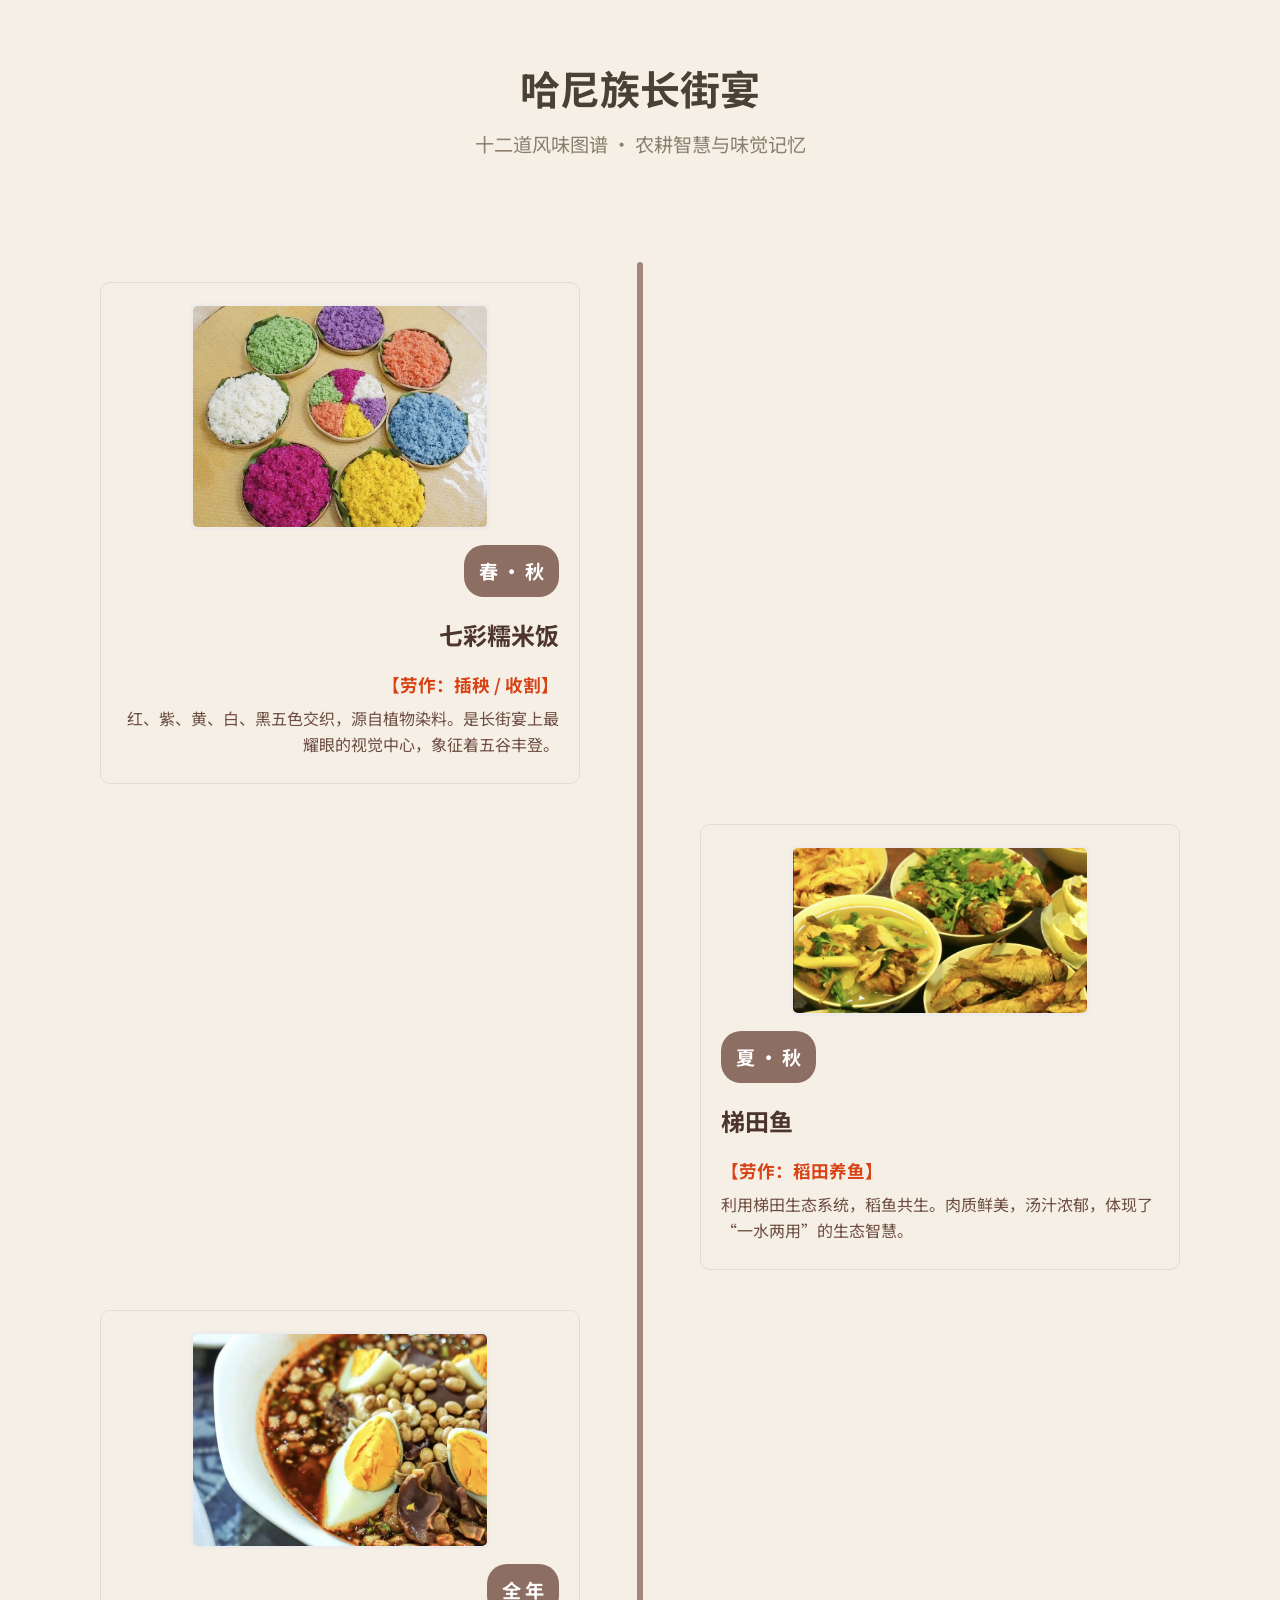
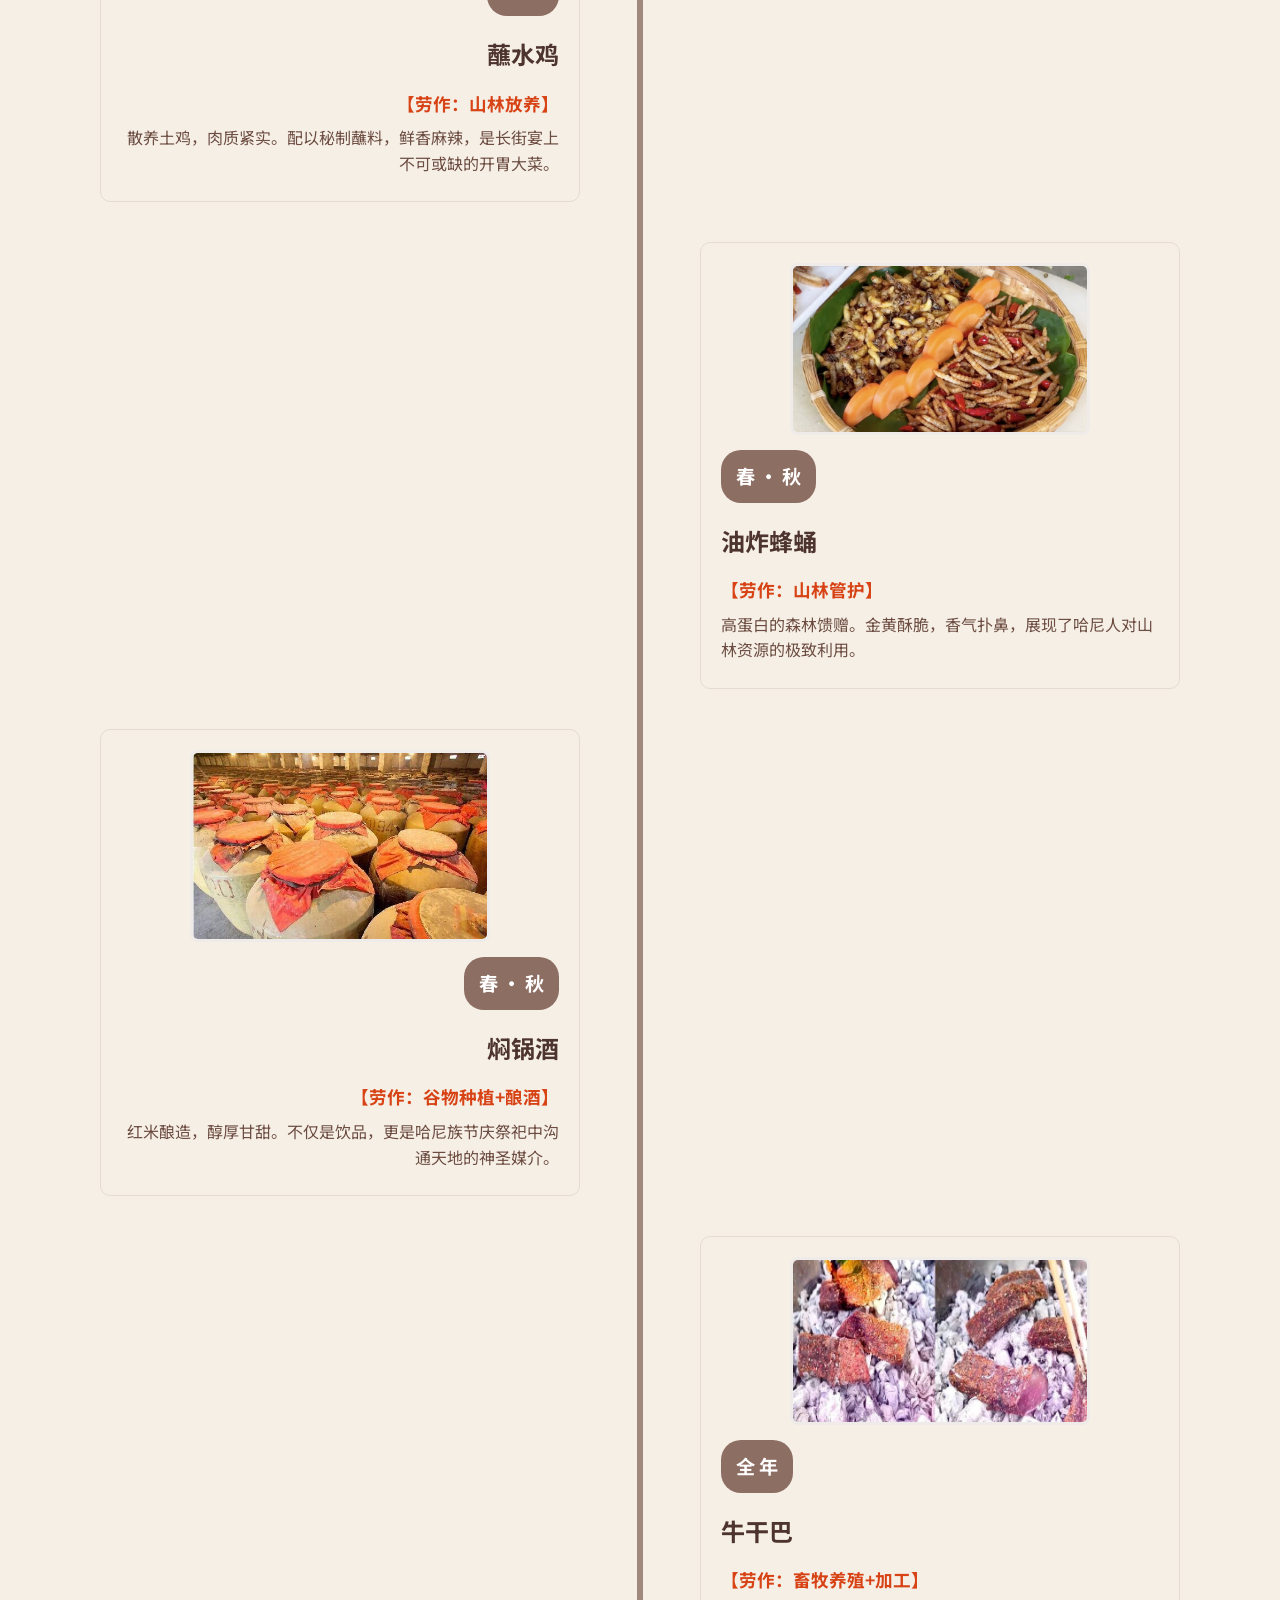
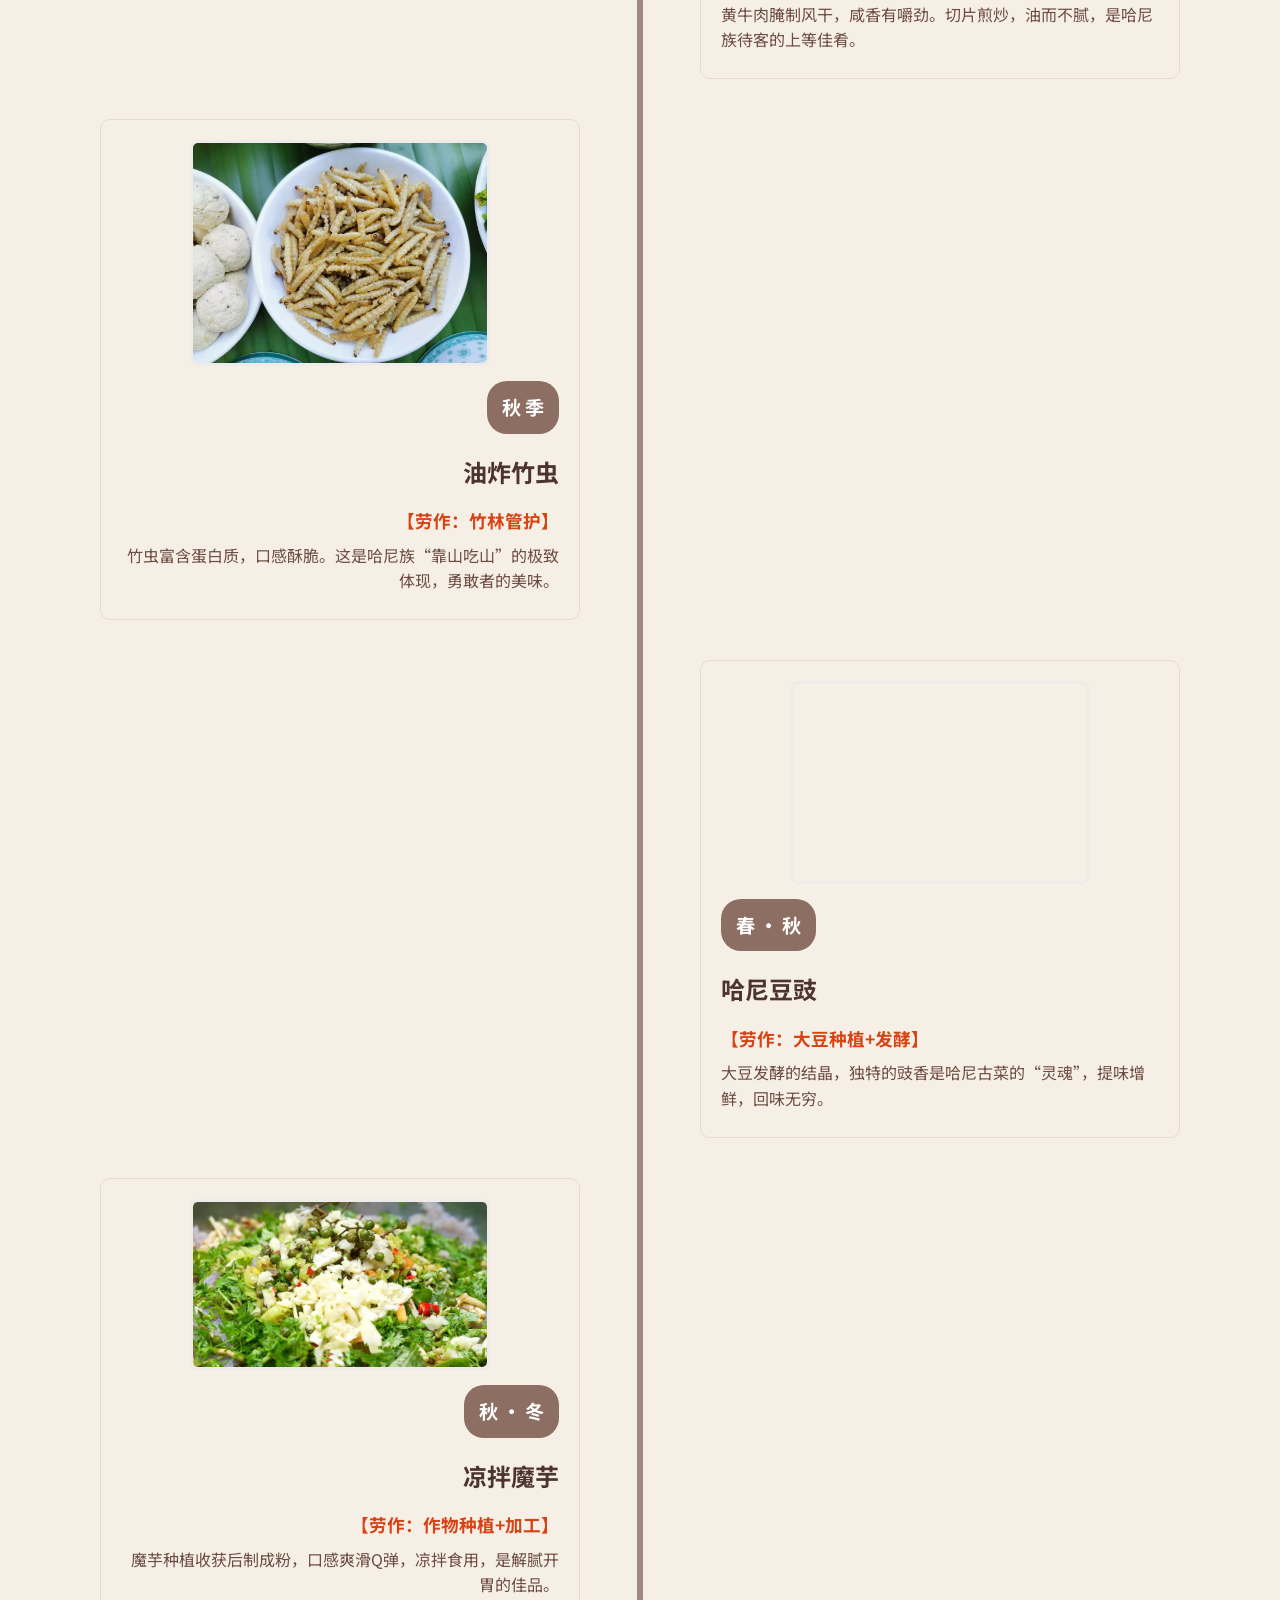
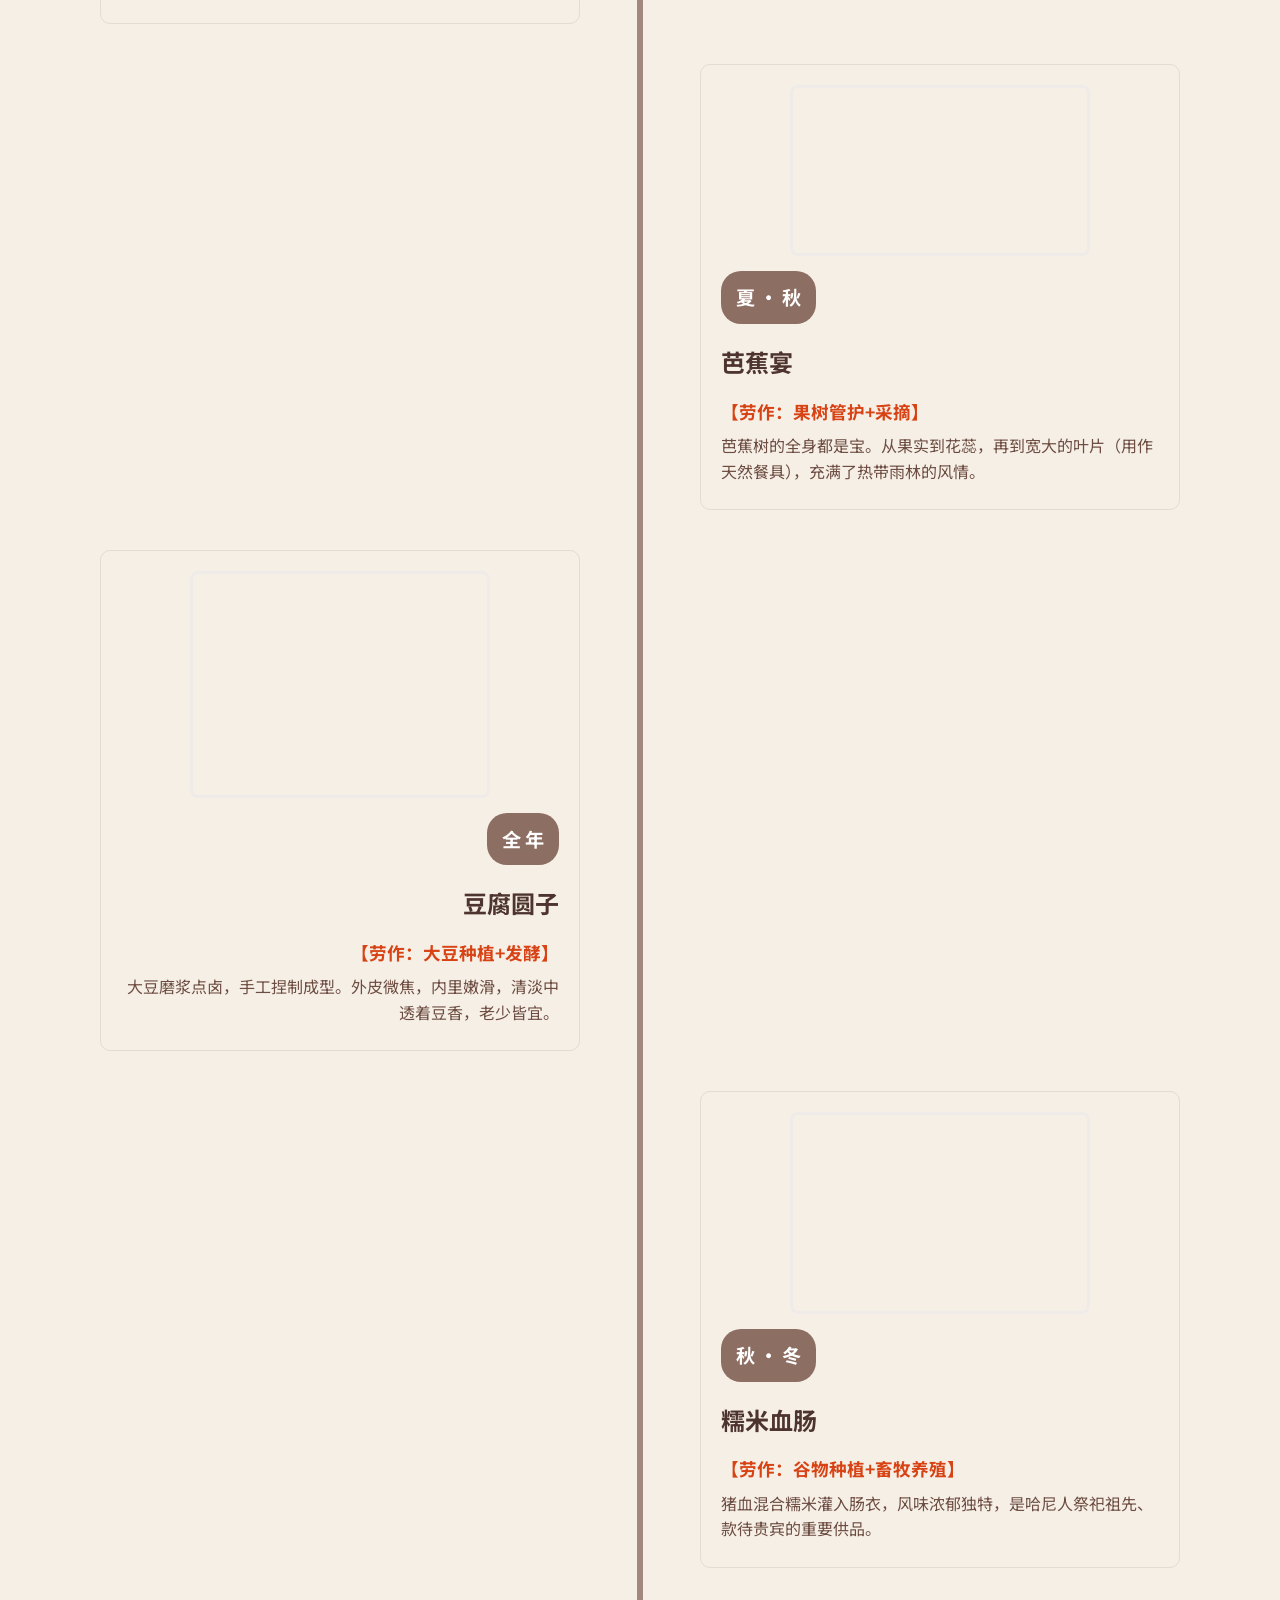
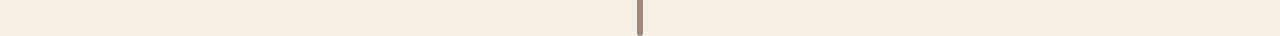
==== commit e98299e4: "改为按模块门控加载图片：进入视口的板块再串行拉取资源。" ====
--- a/embed-food.html
+++ b/embed-food.html
@@ -62,14 +62,14 @@
 <body>
 <div id="embed-fit">
 
-<div id="pane-taboo" class="embed-pane taboo">
+<div id="pane-taboo" class="embed-pane taboo" data-media-module="taboo">
 <div class="container">
   <div class="hero">
     <h1>长街宴 · 信仰之味</h1>
     <div class="tag">🚫 禁忌不上席 &nbsp;&nbsp;｜&nbsp;&nbsp; ✅ 可上圣席</div>
   </div>
   <div class="gates">
-    <div class="gate gate-l">
+    <div class="gate gate-l" data-media-module="taboo-left">
       <div class="gate-head">🚫 禁忌不上席</div>
       <div class="fgrid">
         <div class="fcard"><img data-src="image/长街宴美食板块所有图片/snail.jpg" alt="田螺"><span class="mini">田螺</span><div class="tip">淤泥环境<br>文化视为不洁</div></div>
@@ -80,7 +80,7 @@
         <div class="fcard"><img data-src="image/长街宴美食板块所有图片/pig.jpg" alt="家猪"><span class="mini">家猪</span><div class="tip">非祭祀龙猪<br>未被祝祷</div></div>
       </div>
     </div>
-    <div class="gate gate-r">
+    <div class="gate gate-r" data-media-module="taboo-right">
       <div class="gate-head">✅ 可上圣席</div>
       <div class="fgrid">
         <div class="fcard"><img data-src="image/长街宴美食板块所有图片/partridge.jpg" alt="竹鸡"><span class="mini">竹鸡 / 山鸡</span><div class="tip">山林野性<br>寨神喜爱祭品</div></div>
@@ -97,7 +97,7 @@
 </div>
 </div>
 
-<div id="pane-twelve" class="embed-pane twelve">
+<div id="pane-twelve" class="embed-pane twelve" data-media-module="twelve">
   <div class="header"><h1>哈尼族长街宴</h1><p>十二道风味图谱 · 农耕智慧与味觉记忆</p></div>
   <div class="timeline-container">
     <div class="timeline-item left"><div class="content-card"><img data-src="image/长街宴美食板块所有图片/七彩糯米饭.jpg" alt="七彩糯米饭"><div class="card-text"><div class="year-tag">春 · 秋</div><h3>七彩糯米饭</h3><span class="season">【劳作：插秧 / 收割】</span><p>红、紫、黄、白、黑五色交织，源自植物染料。是长街宴上最耀眼的视觉中心，象征着五谷丰登。</p></div></div></div>
--- a/css/site.css
+++ b/css/site.css
@@ -4048,3 +4048,29 @@
   }
 }
 
+/* 模块级加载状态 */
+.media-module-loading {
+  position: relative;
+}
+
+.media-module-loading::after {
+  content: '';
+  position: absolute;
+  left: 50%;
+  top: 12px;
+  width: 28px;
+  height: 3px;
+  margin-left: -14px;
+  border-radius: 99px;
+  background: linear-gradient(90deg, transparent, rgba(212, 168, 67, 0.85), transparent);
+  background-size: 200% 100%;
+  animation: media-shimmer 1s linear infinite;
+  pointer-events: none;
+  z-index: 3;
+}
+
+.media-module-ready.media-module-loading::after {
+  display: none;
+}
+
+
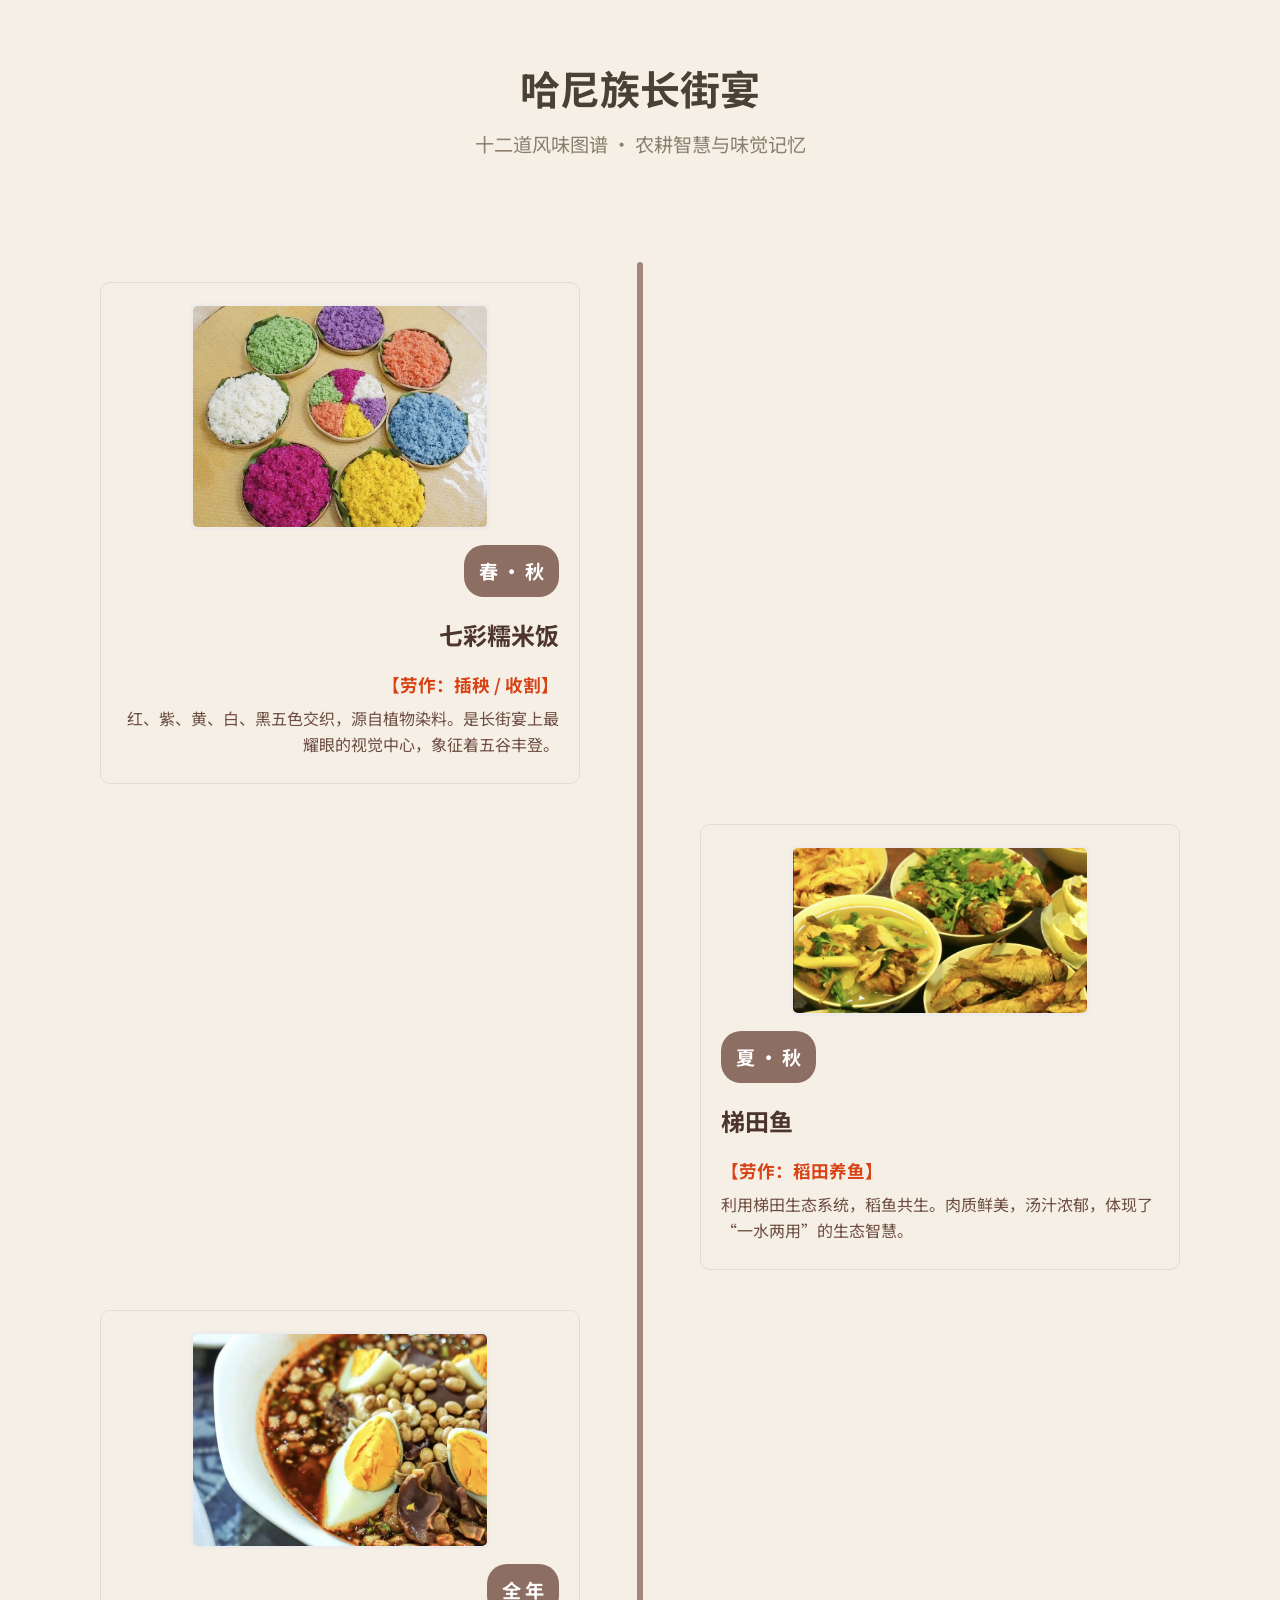
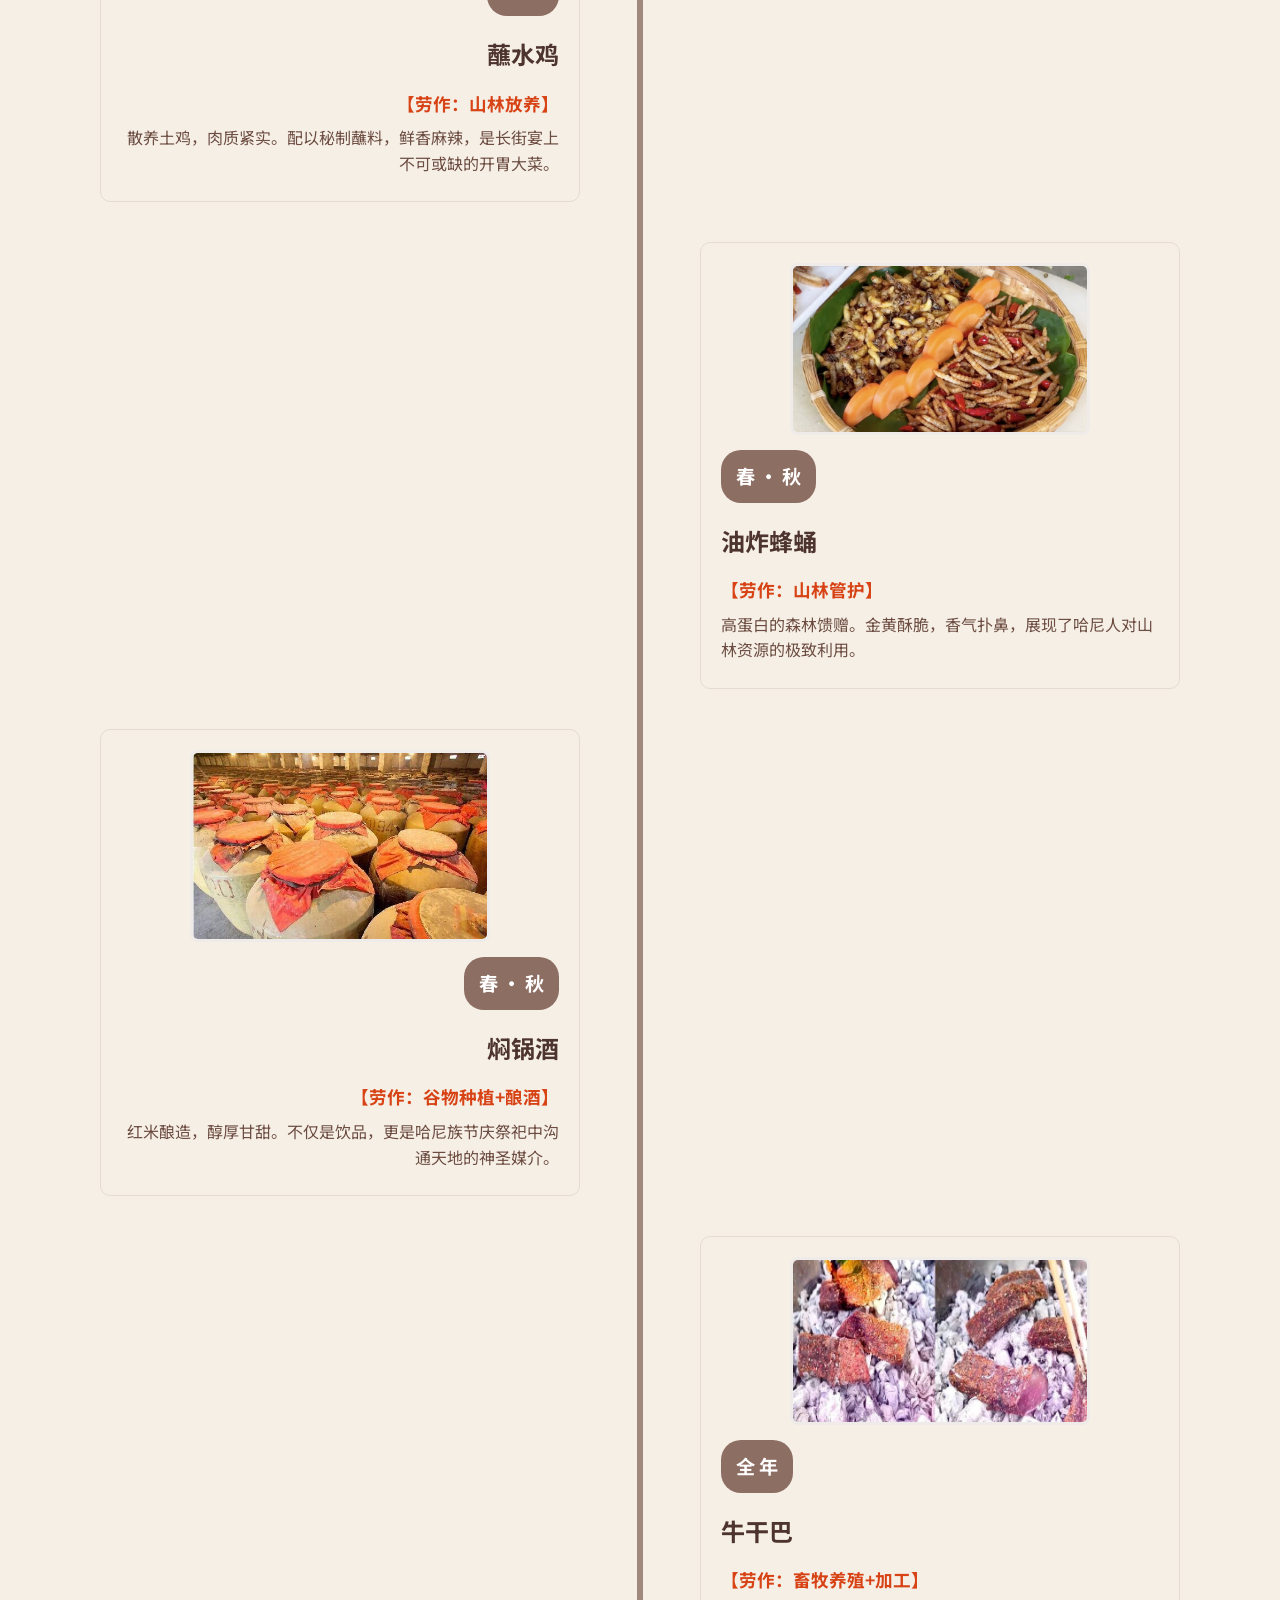
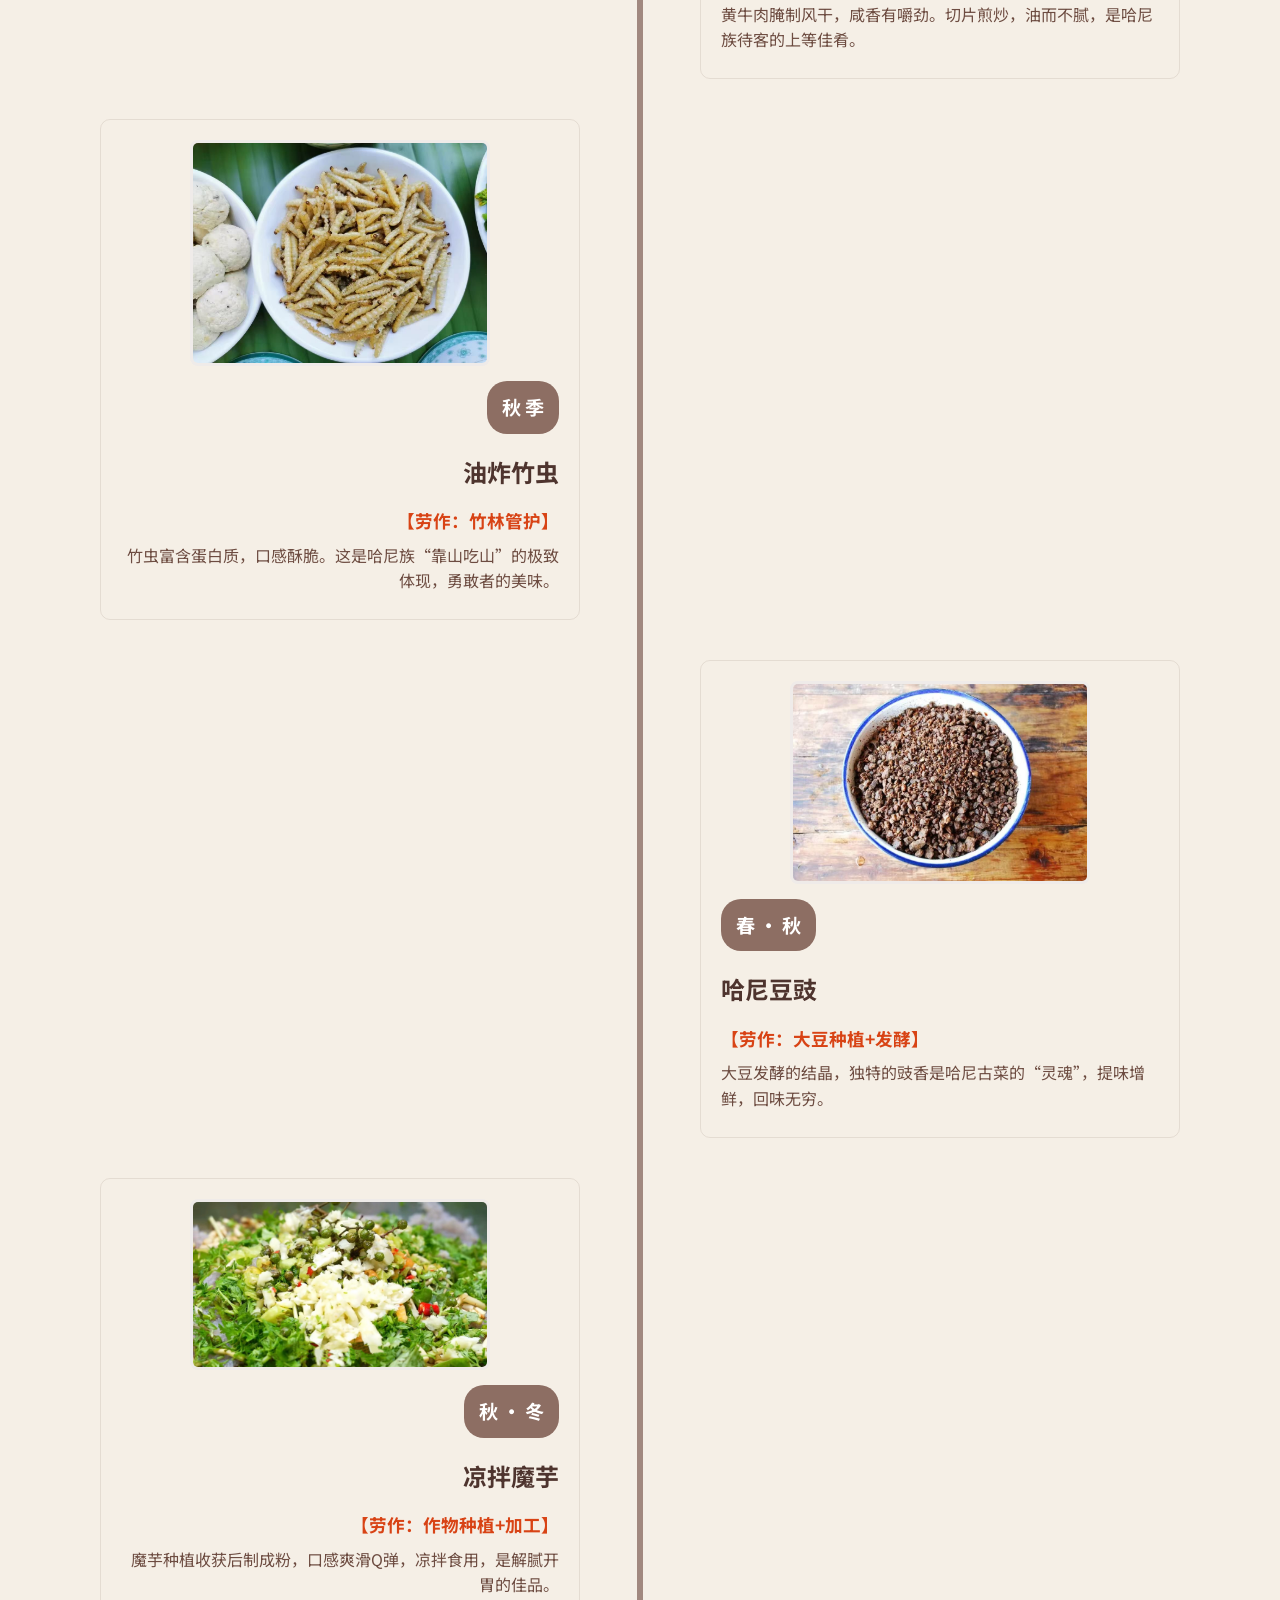
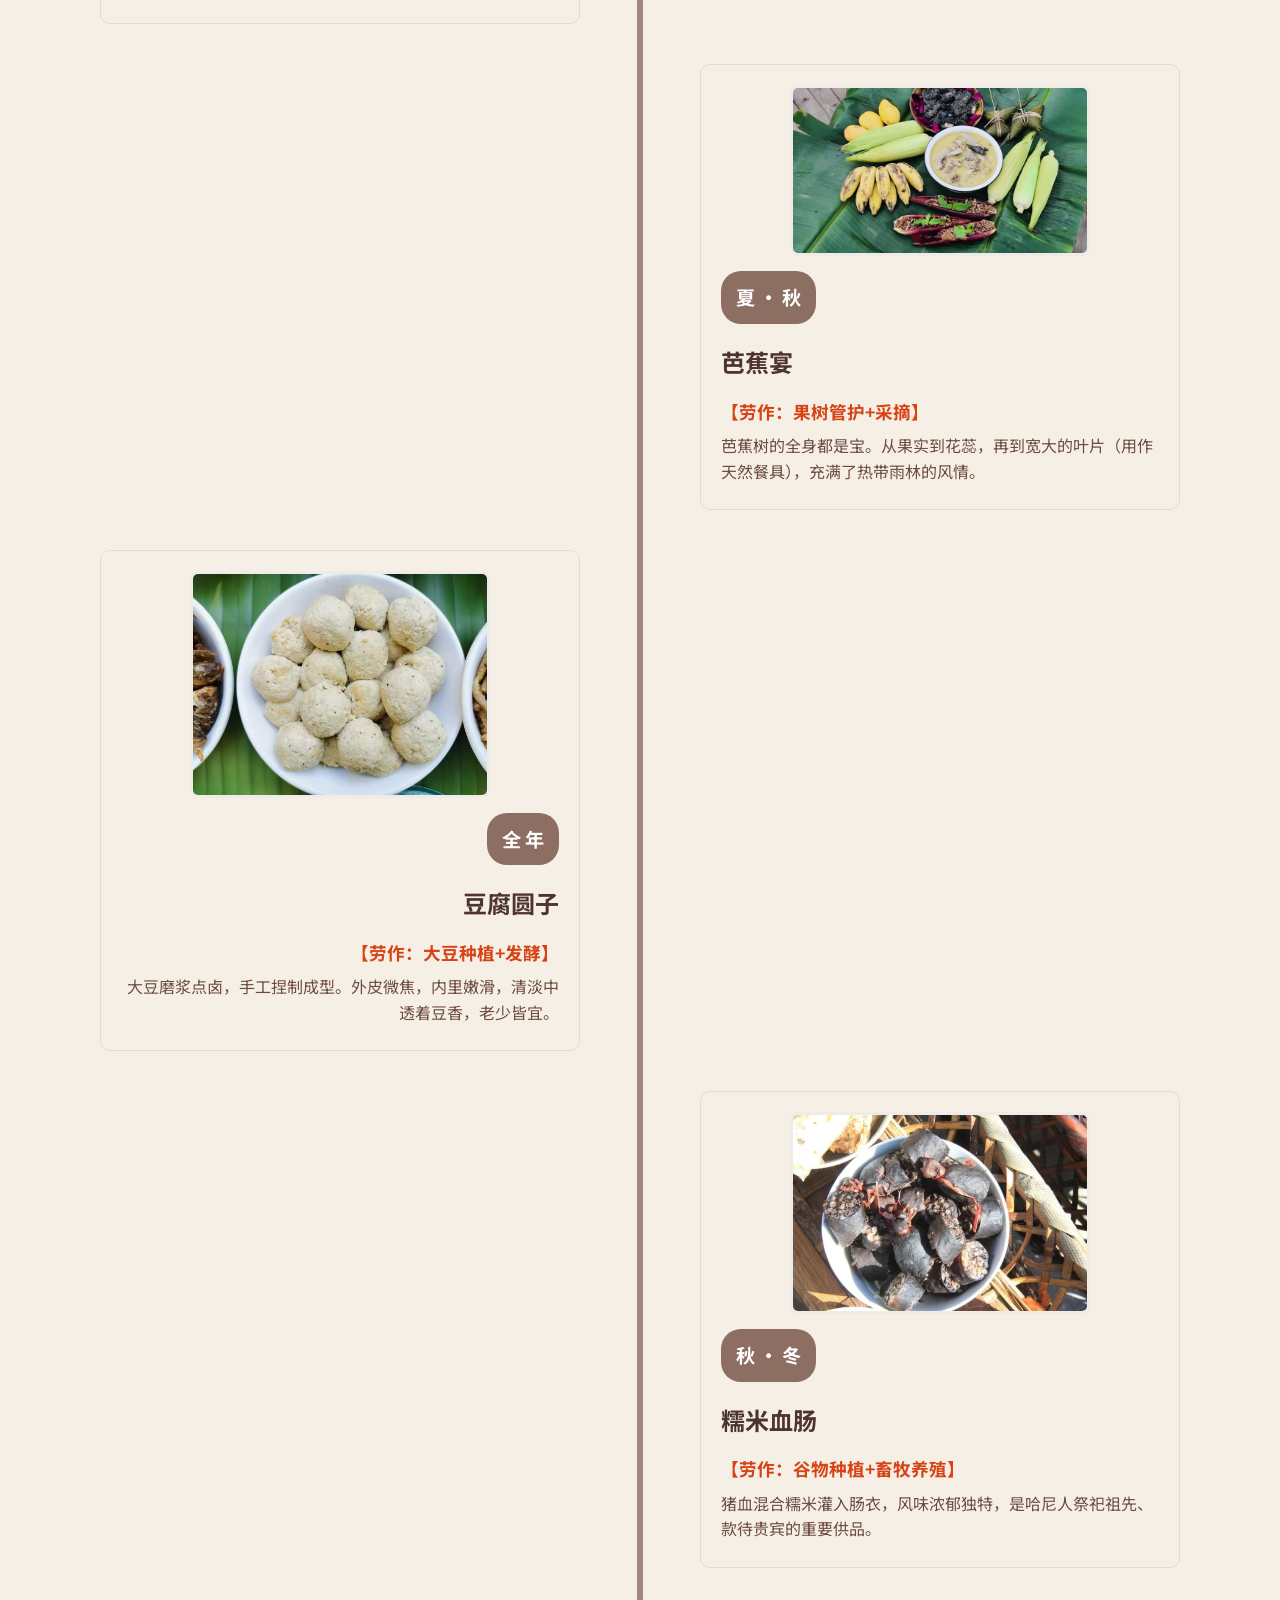
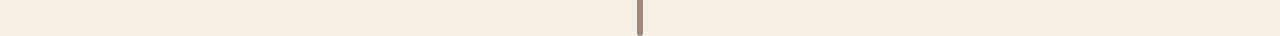
==== commit 0a643bc2: "Remove faith-filter module footer caption." ====
--- a/embed-food.html
+++ b/embed-food.html
@@ -92,8 +92,7 @@
       </div>
     </div>
   </div>
-  <div class="quote"><b>"唯有来自山林与梯田的『自然珍馐』<br>方具资格登上寨神圣宴。"</b></div>
-  <footer>数据新闻大赛 · 哈尼族长街宴 · 信仰筛选模块</footer>
+  <div class="quote"><b>"唯有来自山林与梯田的『自然珍馐』<br>方具资格登上寨神圣宴。"</b>  </div>
 </div>
 </div>
 
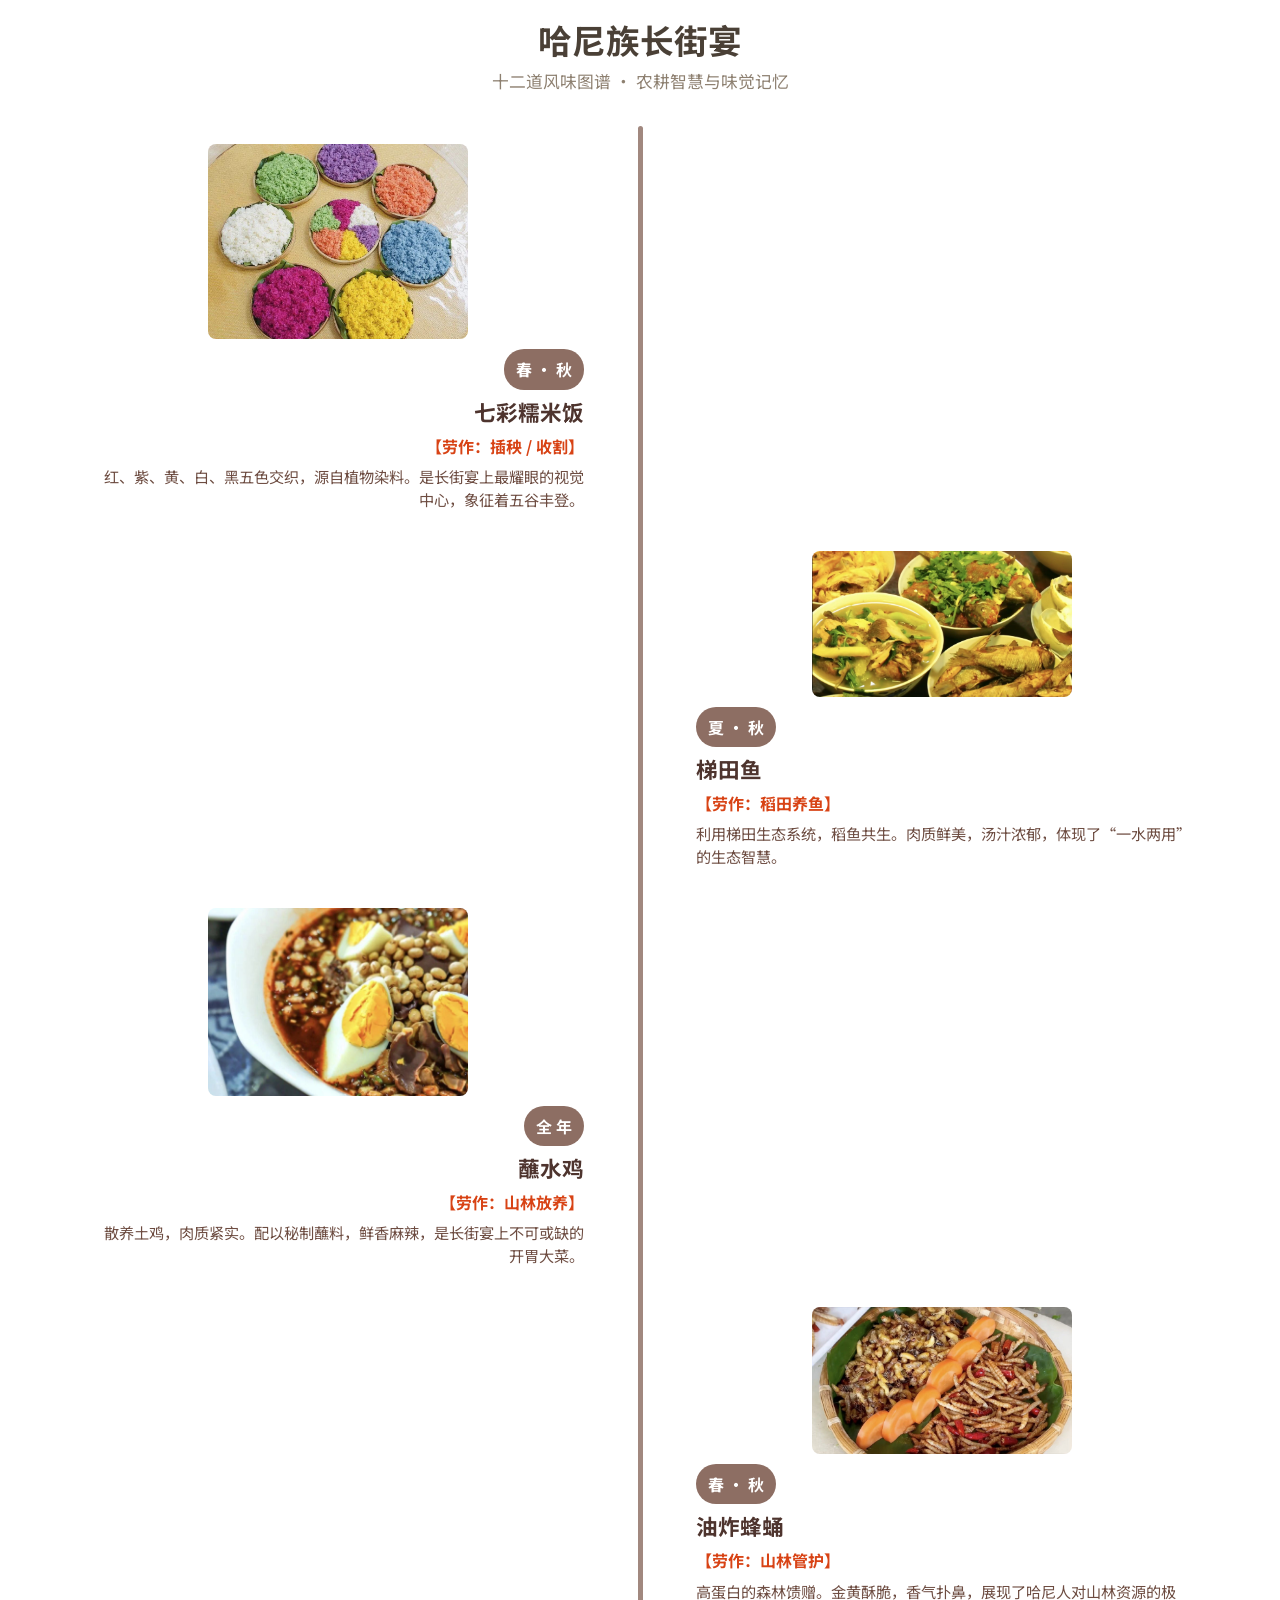
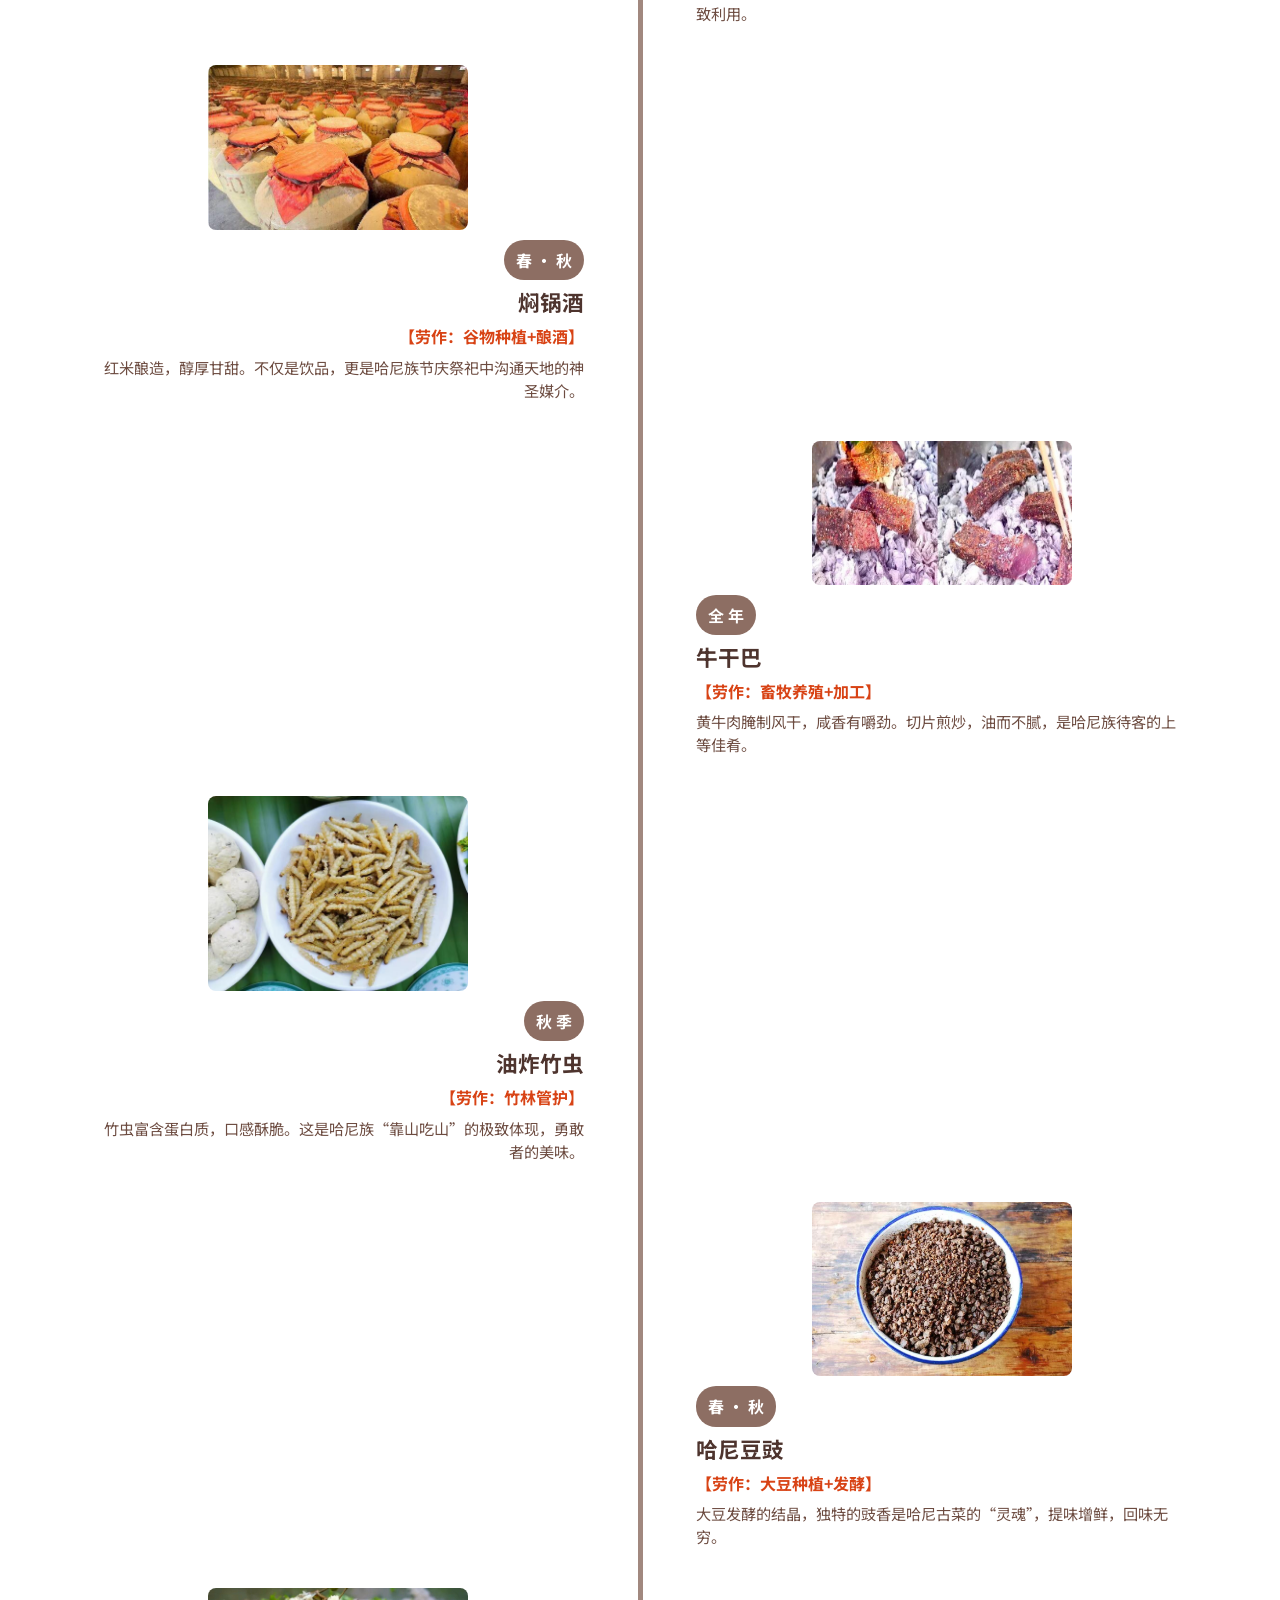
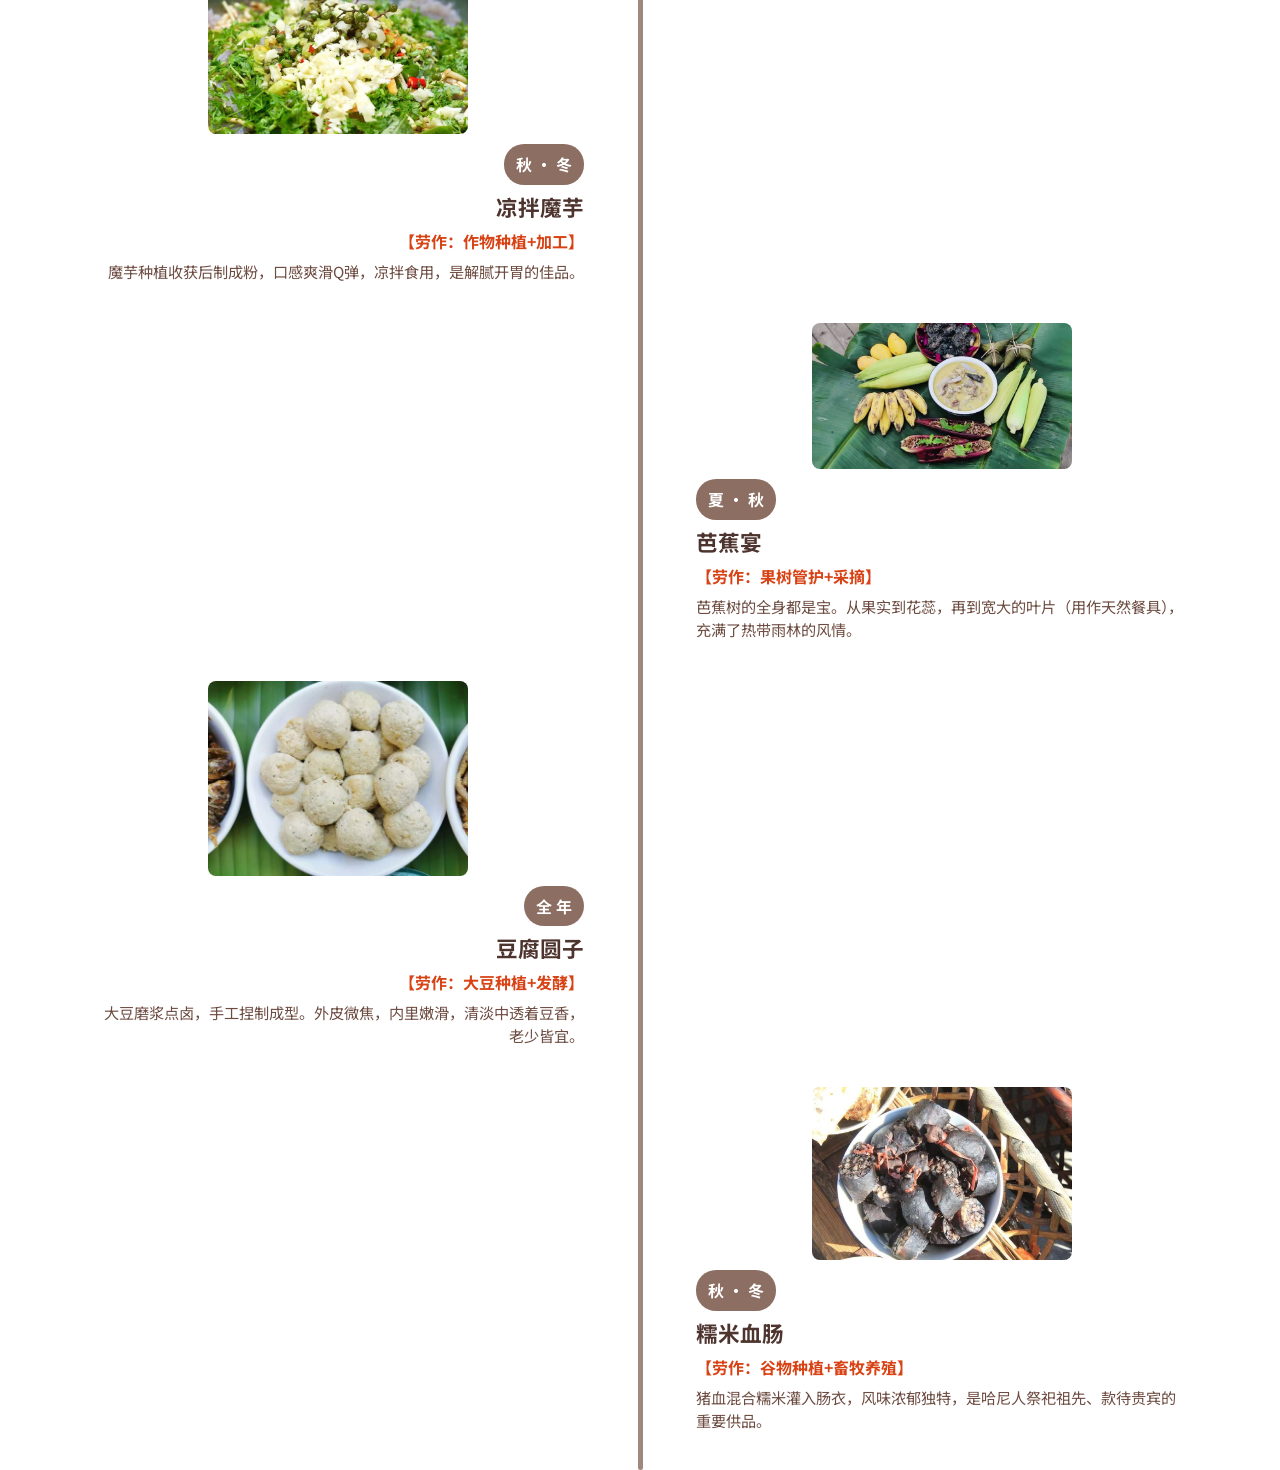
==== commit ad852c7f: "fix: 压缩并用图入库，删除未用大文件以修复 Pages 缺图" ====
--- a/embed-food.html
+++ b/embed-food.html
@@ -8,8 +8,8 @@
 <link rel="stylesheet" href="css/site.css">
 <style>
 *{margin:0;padding:0;box-sizing:border-box}
-html,body{min-height:0!important;height:auto!important;overflow:visible!important;}
-body{font-family:'PingFang SC','Noto Sans SC',sans-serif;color:#3d2b1f;background:#f5efe6!important}
+html,body{min-height:0!important;height:auto!important;overflow:visible!important;background:transparent!important;background-color:transparent!important;background-image:none!important;}
+body{font-family:'PingFang SC','Noto Sans SC',sans-serif;color:#3d2b1f}
 .embed-pane{display:none}
 .embed-pane.is-active{display:block}
 /* taboo */
@@ -18,7 +18,7 @@
 .taboo .hero h1{font-size:2.8rem;font-weight:900;letter-spacing:5px}
 .taboo .hero .tag{display:inline-block;margin-top:12px;background:#c4a574;color:#3d2b1f;padding:6px 28px;border-radius:999px;font-weight:700;font-size:.95rem}
 .taboo .gates{display:flex;gap:28px}
-.taboo .gate{flex:1;border-radius:24px;padding:22px 18px 28px;border:1px solid rgba(107,83,68,.12);transition:transform .25s,border-color .25s}
+.taboo .gate{flex:1;border-radius:24px;padding:22px 18px 28px;border:1px solid rgba(107,83,68,.12);background:transparent;transition:transform .25s,border-color .25s}
 .taboo .gate:hover{transform:translateY(-6px);border-color:rgba(107,83,68,.22)}
 .taboo .gate-l{border-top:8px solid #b5342c}
 .taboo .gate-r{border-top:8px solid #357a42}
@@ -32,30 +32,33 @@
 .taboo .fcard .mini{position:absolute;bottom:0;left:0;right:0;background:linear-gradient(transparent,rgba(0,0,0,.62));color:#fff;font-size:.72rem;padding:18px 6px 5px;text-align:center}
 .taboo .fcard .tip{position:absolute;inset:0;background:rgba(30,20,10,.82);color:#ffe8c8;font-size:.78rem;display:flex;align-items:center;justify-content:center;padding:8px;text-align:center;opacity:0;transition:opacity .2s;border-radius:16px}
 .taboo .fcard:hover .tip{opacity:1}
-.taboo .quote{margin:28px 0 12px;background:rgba(245,239,230,.65);border-radius:40px 12px 40px 12px;padding:20px 24px;text-align:center;font-size:1.05rem}
+.taboo .quote{margin:28px 0 12px;background:transparent;border-radius:40px 12px 40px 12px;padding:20px 24px;text-align:center;font-size:1.05rem}
 .taboo .quote b{font-size:1.3rem}
 .taboo footer{text-align:center;padding:16px 0 8px;font-size:.72rem;color:#786653;border-top:1px solid #dbcfbe;margin-top:20px}
 /* twelve */
 .twelve body,.twelve{color:#5c3d2e}
-.twelve .header{text-align:center;padding:50px 20px;margin-bottom:50px;color:#4a4036}
-.twelve .header h1{margin:0;font-size:2.5em}
-.twelve .header p{font-size:1.2em;opacity:.85;color:#7a6a58}
-.twelve .timeline-container{max-width:1200px;margin:0 auto;position:relative;padding:0 20px 48px}
-.twelve .timeline-container::after{content:'';position:absolute;width:6px;background:#a1887f;top:0;bottom:0;left:50%;margin-left:-3px;border-radius:3px;z-index:1}
-.twelve .timeline-item{padding:20px 40px;position:relative;width:50%;box-sizing:border-box}
-.twelve .timeline-item.left{left:0;text-align:right;padding-right:60px}
-.twelve .timeline-item.right{left:50%;text-align:left;padding-left:60px}
-.twelve .year-tag{display:inline-block;background:#8d6e63;color:#fff;padding:8px 15px;border-radius:20px;font-weight:bold;font-size:1.2em;margin-bottom:15px}
-.twelve .content-card{padding:20px;border-radius:10px;border:1px solid rgba(107,83,68,.12);transition:transform .3s,border-color .3s}
-.twelve .content-card:hover{transform:translateY(-5px);border-color:rgba(107,83,68,.22)}
-.twelve .content-card img{width:100%;max-width:300px;height:auto;border-radius:8px;display:block;margin:0 auto 15px;border:3px solid #efebe9}
-.twelve .card-text h3{margin:0 0 10px;color:#4e342e;font-size:1.5em}
-.twelve .card-text p{margin:5px 0;line-height:1.6;color:#6d4c41}
-.twelve .season{font-weight:bold;color:#d84315;font-size:1.1em}
+.twelve .header{text-align:center;padding:20px 16px 12px;margin-bottom:16px;color:#4a4036}
+.twelve .header h1{margin:0;font-size:2.1em;line-height:1.2}
+.twelve .header p{margin-top:6px;font-size:1.05em;opacity:.85;color:#7a6a58}
+.twelve .timeline-container{max-width:1200px;margin:0 auto;position:relative;padding:0 16px 16px}
+.twelve .timeline-container::after{content:'';position:absolute;width:5px;background:#a1887f;top:0;bottom:0;left:50%;margin-left:-2.5px;border-radius:3px;z-index:1}
+.twelve .timeline-item{padding:8px 28px;position:relative;width:50%;box-sizing:border-box}
+.twelve .timeline-item.left{left:0;text-align:right;padding-right:48px}
+.twelve .timeline-item.right{left:50%;text-align:left;padding-left:48px}
+.twelve .year-tag{display:inline-block;background:#8d6e63;color:#fff;padding:5px 12px;border-radius:20px;font-weight:bold;font-size:1em;margin-bottom:8px}
+.twelve .content-card{padding:10px 8px;border-radius:10px;border:none;background:transparent;transition:transform .3s}
+.twelve .content-card:hover{transform:translateY(-4px)}
+.twelve .content-card img{width:100%;max-width:260px;height:auto;border-radius:8px;display:block;margin:0 auto 10px;border:none}
+.twelve .card-text h3{margin:0 0 6px;color:#4e342e;font-size:1.35em;line-height:1.25}
+.twelve .card-text p{margin:4px 0;line-height:1.5;color:#6d4c41;font-size:.95em}
+.twelve .season{font-weight:bold;color:#d84315;font-size:1em}
 @media(max-width:680px){.taboo .gates{flex-direction:column}.taboo .hero h1{font-size:1.9rem}}
 @media(max-width:768px){
-  .twelve .timeline-container::after{left:30px}
-  .twelve .timeline-item,.twelve .timeline-item.left,.twelve .timeline-item.right{width:100%;left:0;text-align:left;padding-left:70px;padding-right:25px}
+  .twelve .header{padding:16px 12px 10px;margin-bottom:12px}
+  .twelve .header h1{font-size:1.75em}
+  .twelve .timeline-container{padding:0 12px 12px}
+  .twelve .timeline-container::after{left:24px}
+  .twelve .timeline-item,.twelve .timeline-item.left,.twelve .timeline-item.right{width:100%;left:0;text-align:left;padding:6px 12px 6px 56px}
 }
 </style>
 </head>
--- a/css/site.css
+++ b/css/site.css
@@ -426,6 +426,190 @@
   line-height: 1.8;
 }
 
+/* ===== 尾声 · 结尾页 ===== */
+.endpage {
+  display: flex;
+  flex-direction: column;
+  justify-content: space-between;
+  min-height: 100vh;
+  min-height: 100dvh;
+  box-sizing: border-box;
+}
+
+.endpage__main {
+  flex: 1;
+  display: flex;
+  flex-direction: column;
+  align-items: center;
+  justify-content: center;
+  padding: clamp(40px, 8vh, 96px) clamp(20px, 4vw, 48px) clamp(12px, 2vh, 24px);
+}
+
+.endpage__footer {
+  margin: 0;
+  padding: 0;
+  border: none;
+  background: transparent;
+  text-align: center;
+}
+
+/* 花纹底 + 小人走在花纹上沿 */
+.endpage__scene {
+  position: relative;
+  width: 100%;
+  margin-top: auto;
+  line-height: 0;
+  overflow: visible;
+  background: transparent;
+}
+
+/* 透明底 PNG：空白区直接露出整页宣纸/印刷底 */
+.endpage__pattern {
+  display: block;
+  width: 100%;
+  height: auto;
+  opacity: 1;
+  user-select: none;
+  pointer-events: none;
+}
+
+.endpage__figures {
+  position: absolute;
+  left: 0;
+  right: 0;
+  /* 起点：脚底在花纹上沿 */
+  bottom: 48%;
+  height: clamp(180px, 44vh, 360px);
+  display: flex;
+  align-items: flex-end;
+  justify-content: space-evenly;
+  gap: clamp(2px, 0.8vw, 12px);
+  z-index: 3;
+  pointer-events: none;
+  transition: bottom 2.8s cubic-bezier(0.22, 0.7, 0.28, 1);
+}
+
+/* 进入尾声后向上走入空白区 */
+.endpage.is-figures-rise .endpage__figures {
+  bottom: 72%;
+}
+
+.endpage__figure-slot {
+  display: flex;
+  align-items: flex-end;
+  justify-content: center;
+  height: 100%;
+  flex: 1 1 0;
+  max-width: min(22%, 280px);
+  background: transparent;
+  border: none;
+  box-shadow: none;
+  outline: none;
+  /* --v-y：V 字纵向偏移（负值向上） */
+  transform: translate(0, var(--v-y, 0));
+  transition: transform 2.8s cubic-bezier(0.22, 0.7, 0.28, 1);
+}
+
+.endpage.is-figures-rise .endpage__figure-slot {
+  transform: translate(var(--drift, 0), var(--v-y, 0));
+}
+
+.endpage__figure {
+  display: block;
+  width: 100%;
+  max-width: min(22vw, 260px);
+  height: 100%;
+  object-fit: contain;
+  object-position: bottom center;
+  background: transparent;
+  border: none;
+  box-shadow: none;
+  outline: none;
+  /* 深色实线 + 浅色描边，叠在花纹上也清晰 */
+  opacity: 1;
+  mix-blend-mode: normal;
+  image-rendering: auto;
+  -webkit-backface-visibility: hidden;
+  backface-visibility: hidden;
+  filter:
+    drop-shadow(0 0 1.2px rgba(245, 239, 230, 0.95))
+    drop-shadow(0 0 2.5px rgba(245, 239, 230, 0.85))
+    drop-shadow(0 1px 2px rgba(42, 26, 18, 0.35));
+  user-select: none;
+  pointer-events: none;
+  transform-origin: 50% 100%;
+  animation: endpage-walk 2.8s ease-in-out infinite;
+  will-change: transform;
+}
+
+.endpage__figure--hani {
+  max-width: min(25vw, 300px);
+}
+
+.endpage__figure-slot:nth-child(1) .endpage__figure { animation-delay: 0s; }
+.endpage__figure-slot:nth-child(2) .endpage__figure { animation-delay: 0.35s; }
+.endpage__figure-slot:nth-child(3) .endpage__figure { animation-delay: 0.7s; }
+.endpage__figure-slot:nth-child(4) .endpage__figure { animation-delay: 0.2s; }
+.endpage__figure-slot:nth-child(5) .endpage__figure { animation-delay: 0.55s; }
+
+@keyframes endpage-walk {
+  0%, 100% {
+    transform: translateY(0) translateX(0) rotate(0deg);
+  }
+  25% {
+    transform: translateY(-5px) translateX(3px) rotate(-1.2deg);
+  }
+  50% {
+    transform: translateY(0) translateX(6px) rotate(0deg);
+  }
+  75% {
+    transform: translateY(-4px) translateX(3px) rotate(1.2deg);
+  }
+}
+
+@media (prefers-reduced-motion: reduce) {
+  .endpage__figures,
+  .endpage__figure-slot {
+    transition: none;
+  }
+
+  .endpage__figure {
+    animation: none;
+  }
+
+  .endpage.is-figures-rise .endpage__figures {
+    bottom: 86%;
+  }
+}
+
+@media (max-width: 720px) {
+  .endpage__figures {
+    bottom: 46%;
+    height: clamp(150px, 36vh, 240px);
+    gap: clamp(2px, 1vw, 8px);
+  }
+
+  .endpage.is-figures-rise .endpage__figures {
+    bottom: 70%;
+  }
+
+  .endpage__figure {
+    max-width: min(26vw, 150px);
+  }
+
+  .endpage__figure--hani {
+    max-width: min(28vw, 170px);
+  }
+}
+
+html.story-layered .story-panel--end .story-panel__scroll {
+  padding: 0;
+}
+
+html.story-layered .story-panel--end .endpage {
+  min-height: 100%;
+}
+
 /* 页脚 */
 footer {
   position: relative;
@@ -523,8 +707,9 @@
   --dunhuang-red: #8b1a1a;
   --bliss-gold: #d4a843;
   --ancient-ink: #3d2b1f;
-  --cover-title-fill: #9a856e;
-  --cover-title-stroke: 5px;
+  --cover-title-fill: #8f7358;
+  --cover-title-stroke: 4px;
+  --cover-hook-red: #c62828;
   --hani-indigo: #2f5a4a;
   --aged-tint: rgba(180, 150, 120, 0.08);
 
@@ -608,7 +793,7 @@
   -webkit-text-stroke: var(--cover-title-stroke) var(--accent-red);
   paint-order: stroke fill;
   font-weight: 700;
-  transform: translateX(-450px);
+  transform: translateX(-150px);
 }
 
 body .cover-screen__bridge,
@@ -622,7 +807,7 @@
 body .dimension-tag,
 body .cover-screen__hook,
 body html.story-layered .cover-screen__hook {
-  color: var(--dunhuang-red);
+  color: var(--cover-hook-red);
   font-weight: 700;
 }
 
@@ -1279,8 +1464,17 @@
 
   html.story-layered .story-panel--cover {
     z-index: 1;
-    box-shadow: none;
-    overflow: visible;
+    border: 0 !important;
+    outline: 0 !important;
+    box-shadow: none !important;
+    overflow: visible !important;
+  }
+
+  /* 封面不要出现面板裁切硬边 */
+  html.story-layered .story-panel--cover::before,
+  html.story-layered .story-panel--cover::after {
+    display: none !important;
+    border: 0 !important;
   }
 
   html.story-layered .story-panel:nth-child(2) { z-index: 2; }
@@ -1340,55 +1534,77 @@
   }
 
   html.story-layered .cover-screen {
+    position: relative;
     display: flex;
     flex-direction: column;
     align-items: center;
     justify-content: space-between;
     width: 100%;
-    padding: clamp(56px, 12vh, 140px) clamp(24px, 5vw, 80px) clamp(28px, 5vh, 56px);
+    padding: clamp(64px, 14vh, 160px) clamp(24px, 5vw, 80px) clamp(36px, 7vh, 72px);
     box-sizing: border-box;
+    overflow: visible;
+    border: 0 !important;
+    outline: 0 !important;
+    box-shadow: none !important;
+  }
+
+  html.story-layered .story-panel--cover,
+  html.story-layered .story-panel--cover .cover-screen,
+  html.story-layered .story-track {
+    border: 0 !important;
+    outline: 0 !important;
+    box-shadow: none !important;
   }
 
   html.story-layered .cover-screen__head {
     padding: 0;
+    flex: 1;
     width: 100%;
+    max-width: 1100px;
     text-align: center;
     display: flex;
     flex-direction: column;
     align-items: center;
-    gap: clamp(40px, 7vh, 88px);
+    justify-content: center;
+    gap: clamp(28px, 5.5vh, 64px);
   }
 
   html.story-layered .cover-screen__title {
     font-family: var(--font-cover-headline);
-    font-size: clamp(5.5rem, 14vw, 9.5rem);
+    font-size: clamp(4.8rem, 12vw, 8.5rem);
     font-weight: 700;
     color: var(--cover-title-fill);
     -webkit-text-fill-color: var(--cover-title-fill);
     -webkit-text-stroke: var(--cover-title-stroke) var(--accent-red);
     paint-order: stroke fill;
-    text-shadow: 4px 8px 18px rgba(139, 26, 26, 0.22);
-    letter-spacing: 0.08em;
-    line-height: 1.15;
+    text-shadow: 3px 6px 14px rgba(139, 26, 26, 0.2);
+    letter-spacing: 0.1em;
+    line-height: 1.12;
     margin: 0;
-    transform: translateX(-450px);
+    transform: translateX(-150px);
+  }
+
+  html.story-layered .cover-screen__hook {
     font-family: var(--font-cover-headline);
-    font-size: clamp(4.2rem, 11vw, 7.5rem);
+    font-size: clamp(2.4rem, 6.5vw, 4.6rem);
     font-weight: 700;
-    color: var(--accent-red);
-    text-shadow: 3px 6px 12px rgba(0, 0, 0, 0.2);
-    letter-spacing: 0.05em;
-    line-height: 1.2;
+    color: var(--cover-hook-red);
+    -webkit-text-fill-color: var(--cover-hook-red);
+    -webkit-text-stroke: 0;
+    text-shadow: 2px 4px 10px rgba(139, 26, 26, 0.18);
+    letter-spacing: 0.06em;
+    line-height: 1.25;
     margin: 0;
+    white-space: nowrap;
   }
 
   html.story-layered .cover-screen__bridge {
     font-family: var(--font-cover-subtitle);
-    font-size: clamp(2.6rem, 7.5vw, 5rem);
+    font-size: clamp(1.8rem, 4.8vw, 3.4rem);
     font-weight: 700;
     color: var(--color-cover-subtitle);
     font-style: normal;
-    letter-spacing: 0.12em;
+    letter-spacing: 0.14em;
     margin: 0;
     transform: none;
     text-shadow: 2px 4px 10px rgba(26, 111, 181, 0.22);
@@ -1399,12 +1615,13 @@
     align-items: center;
     justify-content: center;
     margin-top: auto;
-    padding-top: clamp(32px, 8vh, 72px);
+    padding-top: clamp(24px, 5vh, 48px);
   }
 
   html.story-layered .cover-start-btn {
-    width: clamp(96px, 14vw, 128px);
-    height: clamp(96px, 14vw, 128px);
+    width: clamp(72px, 10vw, 96px);
+    height: clamp(72px, 10vw, 96px);
+    font-size: clamp(0.78rem, 1.6vw, 0.95rem);
   }
 
   html.story-layered .story-panel--chapter .act-one-header {
@@ -1544,51 +1761,161 @@
 
 .story-track {
   display: block;
+  border: none;
+  outline: none;
+  box-shadow: none;
+}
+
+.story-track:focus,
+.story-track:focus-visible {
+  outline: none;
+  box-shadow: none;
 }
 
 .story-panel {
   display: block;
+  border: none;
+  outline: none;
+  box-shadow: none;
 }
 
 .story-panel__scroll {
   display: block;
+  border: none;
+  outline: none;
 }
 
 /* 封面 · 全屏（与站点主视觉一致） */
 .cover-screen {
+  position: relative;
   display: flex;
   flex-direction: column;
   align-items: center;
   justify-content: space-between;
   min-height: 100vh;
   min-height: 100dvh;
-  padding: clamp(48px, 10vh, 120px) clamp(24px, 5vw, 64px) clamp(24px, 5vh, 48px);
+  padding: clamp(56px, 12vh, 140px) clamp(24px, 5vw, 64px) clamp(32px, 6vh, 64px);
   box-sizing: border-box;
+  overflow: visible;
+  border: 0 !important;
+  outline: 0 !important;
+  box-shadow: none !important;
+  background: transparent;
+}
+
+.story-panel--cover,
+.story-panel--cover:focus,
+.story-panel--cover:focus-visible {
+  border: none;
+  outline: none;
+  box-shadow: none;
+}
+
+.cover-screen__ornament {
+  position: absolute;
+  z-index: 1;
+  width: auto;
+  height: clamp(220px, 36vh, 420px);
+  max-width: clamp(88px, 12vw, 180px);
+  object-fit: contain;
+  object-position: center;
+  opacity: 0;
+  pointer-events: none;
+  user-select: none;
+  border: 0 !important;
+  outline: 0 !important;
+  box-shadow: none !important;
+  background: transparent !important;
+  will-change: left, right, top, transform, opacity;
+  transition:
+    left 4.8s cubic-bezier(0.22, 1, 0.36, 1),
+    right 4.8s cubic-bezier(0.22, 1, 0.36, 1),
+    top 4.8s cubic-bezier(0.22, 1, 0.36, 1),
+    transform 4.8s cubic-bezier(0.22, 1, 0.36, 1),
+    opacity 1.2s ease;
+}
+
+.cover-screen__ornament.is-ready {
+  opacity: 0.96;
+}
+
+.cover-screen__ornament--left {
+  left: var(--cover-ornament-left-start, 30%);
+  top: var(--cover-ornament-start-top, 48%);
+  transform: translate(-100%, -50%);
+  /* 更强淡化半圆直径切边 */
+  -webkit-mask-image: linear-gradient(to left, transparent 0%, transparent 3%, #000 14%, #000 100%);
+  mask-image: linear-gradient(to left, transparent 0%, transparent 3%, #000 14%, #000 100%);
+}
+
+.cover-screen__ornament--right {
+  left: auto;
+  right: var(--cover-ornament-right-start, 30%);
+  top: var(--cover-ornament-start-top, 48%);
+  transform: translate(100%, -50%);
+  -webkit-mask-image: linear-gradient(to right, transparent 0%, transparent 3%, #000 14%, #000 100%);
+  mask-image: linear-gradient(to right, transparent 0%, transparent 3%, #000 14%, #000 100%);
+}
+
+.cover-screen.is-ornament-out .cover-screen__ornament--left {
+  left: var(--cover-ornament-left-end, 16px);
+  top: var(--cover-ornament-end-top, 50%);
+  transform: translate(0, -50%);
+}
+
+.cover-screen.is-ornament-out .cover-screen__ornament--right {
+  right: var(--cover-ornament-right-end, 16px);
+  top: var(--cover-ornament-end-top, 50%);
+  transform: translate(0, -50%);
+}
+
+@media (prefers-reduced-motion: reduce) {
+  .cover-screen__ornament {
+    transition: none;
+    opacity: 0.96;
+  }
+
+  .cover-screen__ornament--left {
+    left: 16px !important;
+    top: 50% !important;
+    transform: translate(0, -50%);
+  }
+
+  .cover-screen__ornament--right {
+    right: 16px !important;
+    top: 50% !important;
+    transform: translate(0, -50%);
+  }
 }
 
 .cover-screen__head {
+  position: relative;
+  z-index: 2;
+  flex: 1;
   width: 100%;
+  max-width: 1100px;
   text-align: center;
   padding: 0;
   display: flex;
   flex-direction: column;
   align-items: center;
-  gap: clamp(36px, 6vh, 72px);
+  justify-content: center;
+  gap: clamp(24px, 5vh, 56px);
 }
 
 .cover-screen__title {
   font-family: var(--font-cover-headline);
-  font-size: clamp(4.5rem, 14vw, 9rem);
+  font-size: clamp(4.2rem, 12vw, 8rem);
   font-weight: 700;
   color: var(--cover-title-fill);
   -webkit-text-fill-color: var(--cover-title-fill);
   -webkit-text-stroke: var(--cover-title-stroke) var(--accent-red);
   paint-order: stroke fill;
-  text-shadow: 4px 8px 18px rgba(139, 26, 26, 0.22);
-  letter-spacing: 0.08em;
-  line-height: 1.15;
+  text-shadow: 3px 6px 14px rgba(139, 26, 26, 0.2);
+  letter-spacing: 0.1em;
+  line-height: 1.12;
   margin: 0;
-  transform: translateX(-450px);
+  transform: translateX(-150px);
   text-align: center;
   width: 100%;
   max-width: 100%;
@@ -1597,37 +1924,43 @@
 
 .cover-screen__hook {
   font-family: var(--font-cover-headline);
-  font-size: clamp(3.5rem, 11vw, 7rem);
+  font-size: clamp(2rem, 6vw, 4.2rem);
   font-weight: 700;
-  color: var(--accent-red);
-  text-shadow: 3px 6px 12px rgba(0, 0, 0, 0.2);
-  letter-spacing: 0.05em;
+  color: var(--cover-hook-red);
+  -webkit-text-fill-color: var(--cover-hook-red);
+  -webkit-text-stroke: 0;
+  text-shadow: 2px 4px 10px rgba(139, 26, 26, 0.18);
+  letter-spacing: 0.06em;
+  line-height: 1.25;
   margin: 0;
+  white-space: nowrap;
 }
 
 .cover-screen__bridge {
   font-family: var(--font-cover-subtitle);
-  font-size: clamp(2.2rem, 6.5vw, 4.5rem);
+  font-size: clamp(1.6rem, 4.5vw, 3.2rem);
   font-weight: 700;
   color: var(--color-cover-subtitle);
   font-style: normal;
-  letter-spacing: 0.12em;
+  letter-spacing: 0.14em;
   margin: 0;
   transform: none;
   text-shadow: 2px 4px 10px rgba(26, 111, 181, 0.22);
 }
 
 .cover-screen__cta {
+  position: relative;
+  z-index: 2;
   display: flex;
   align-items: center;
   justify-content: center;
   margin-top: auto;
-  padding-top: clamp(28px, 6vh, 56px);
+  padding-top: clamp(20px, 4vh, 40px);
 }
 
 .cover-start-btn {
-  width: clamp(88px, 22vw, 112px);
-  height: clamp(88px, 22vw, 112px);
+  width: clamp(72px, 16vw, 96px);
+  height: clamp(72px, 16vw, 96px);
   padding: 0;
   border: none;
   border-radius: 50%;
@@ -1638,10 +1971,10 @@
   align-items: center;
   justify-content: center;
   font-family: var(--font-cover-headline);
-  font-size: clamp(0.85rem, 2.2vw, 1.05rem);
+  font-size: clamp(0.78rem, 2vw, 0.95rem);
   font-weight: 700;
   letter-spacing: 0.08em;
-  line-height: 1.35;
+  line-height: 1.3;
   text-align: center;
   box-shadow:
     0 4px 20px rgba(139, 26, 26, 0.32),
@@ -1652,7 +1985,7 @@
 
 .cover-start-btn__label {
   display: block;
-  max-width: 3.2em;
+  max-width: 2.6em;
 }
 
 .cover-start-btn:hover {
@@ -1670,6 +2003,28 @@
 .cover-start-btn:focus-visible {
   outline: 3px solid rgba(212, 168, 67, 0.85);
   outline-offset: 4px;
+}
+
+@media (max-width: 720px) {
+  .cover-screen__hook,
+  html.story-layered .cover-screen__hook {
+    white-space: normal;
+    max-width: 12em;
+  }
+
+  .cover-screen__title {
+    font-size: clamp(3.2rem, 14vw, 5rem);
+  }
+
+  .cover-screen__bridge {
+    letter-spacing: 0.08em;
+  }
+
+  .cover-screen__ornament {
+    height: clamp(140px, 28vh, 240px);
+    max-width: clamp(52px, 14vw, 96px);
+    transition-duration: 4.2s;
+  }
 }
 
 @keyframes cover-start-pulse {
@@ -2303,6 +2658,75 @@
   transform: rotate(2deg);
 }
 
+/* ===== 第二幕 · 美食小节左右花纹竖边 ===== */
+.food-pattern-section {
+  --food-pattern-width: clamp(44px, 4.5vw, 68px);
+  position: relative;
+  isolation: isolate;
+  margin: clamp(28px, 5vh, 56px) 0;
+  padding: clamp(12px, 2vh, 24px) 0;
+}
+
+.food-pattern-section::before,
+.food-pattern-section::after {
+  content: '';
+  position: absolute;
+  top: 0;
+  bottom: 0;
+  z-index: 0;
+  width: var(--food-pattern-width);
+  background-position: center top;
+  background-repeat: repeat-y;
+  background-size: 100% auto;
+  opacity: 0.38;
+  pointer-events: none;
+}
+
+.food-pattern-section::before {
+  left: clamp(-118px, -8vw, -66px);
+}
+
+.food-pattern-section::after {
+  right: clamp(-118px, -8vw, -66px);
+  transform: scaleX(-1);
+}
+
+.food-pattern-section--1::before,
+.food-pattern-section--1::after {
+  background-image: url('../image/视觉素材/花纹素材/1-vertical.jpg');
+}
+
+.food-pattern-section--2::before,
+.food-pattern-section--2::after {
+  background-image: url('../image/视觉素材/花纹素材/2-vertical.jpg');
+}
+
+.food-pattern-section > * {
+  position: relative;
+  z-index: 1;
+}
+
+@media (max-width: 900px) {
+  .food-pattern-section {
+    --food-pattern-width: 26px;
+    padding-right: 34px;
+    padding-left: 34px;
+  }
+
+  .food-pattern-section::before {
+    left: 0;
+  }
+
+  .food-pattern-section::after {
+    right: 0;
+  }
+
+  .food-pattern-section::before,
+  .food-pattern-section::after {
+    opacity: 0.22;
+  }
+}
+
 /* ===== 第三幕 · 美食 ===== */
 .figure-block {
   margin: 28px 0 36px;
@@ -2419,11 +2843,12 @@
 }
 
 .chart-caption-inner {
-  font-size: clamp(1.23rem, 2.4vw, 1.425rem);
+  font-size: clamp(1.05rem, 2vw, 1.2rem);
   color: var(--accent-red);
   font-weight: 600;
-  margin-bottom: 16px;
+  margin: 14px 0 0;
   letter-spacing: 0.06em;
+  text-align: center;
 }
 
 .chart-title {
@@ -2540,13 +2965,14 @@
   margin: 24px 0 28px;
 }
 
-.act-media video {
+.act-media video,
+.act-media img {
   display: block;
   width: 100%;
   max-width: 100%;
   height: auto;
   border-radius: 4px;
-  background: rgba(0, 0, 0, 0.25);
+  background: rgba(0, 0, 0, 0.06);
 }
 
 .act-media-grid {
@@ -3789,7 +4215,7 @@
   margin-top: 14px;
   padding: 14px 18px;
   border-left: 3px solid var(--accent-gold);
-  background: rgba(212, 168, 67, 0.1);
+  background: transparent;
   text-align: left;
 }
 
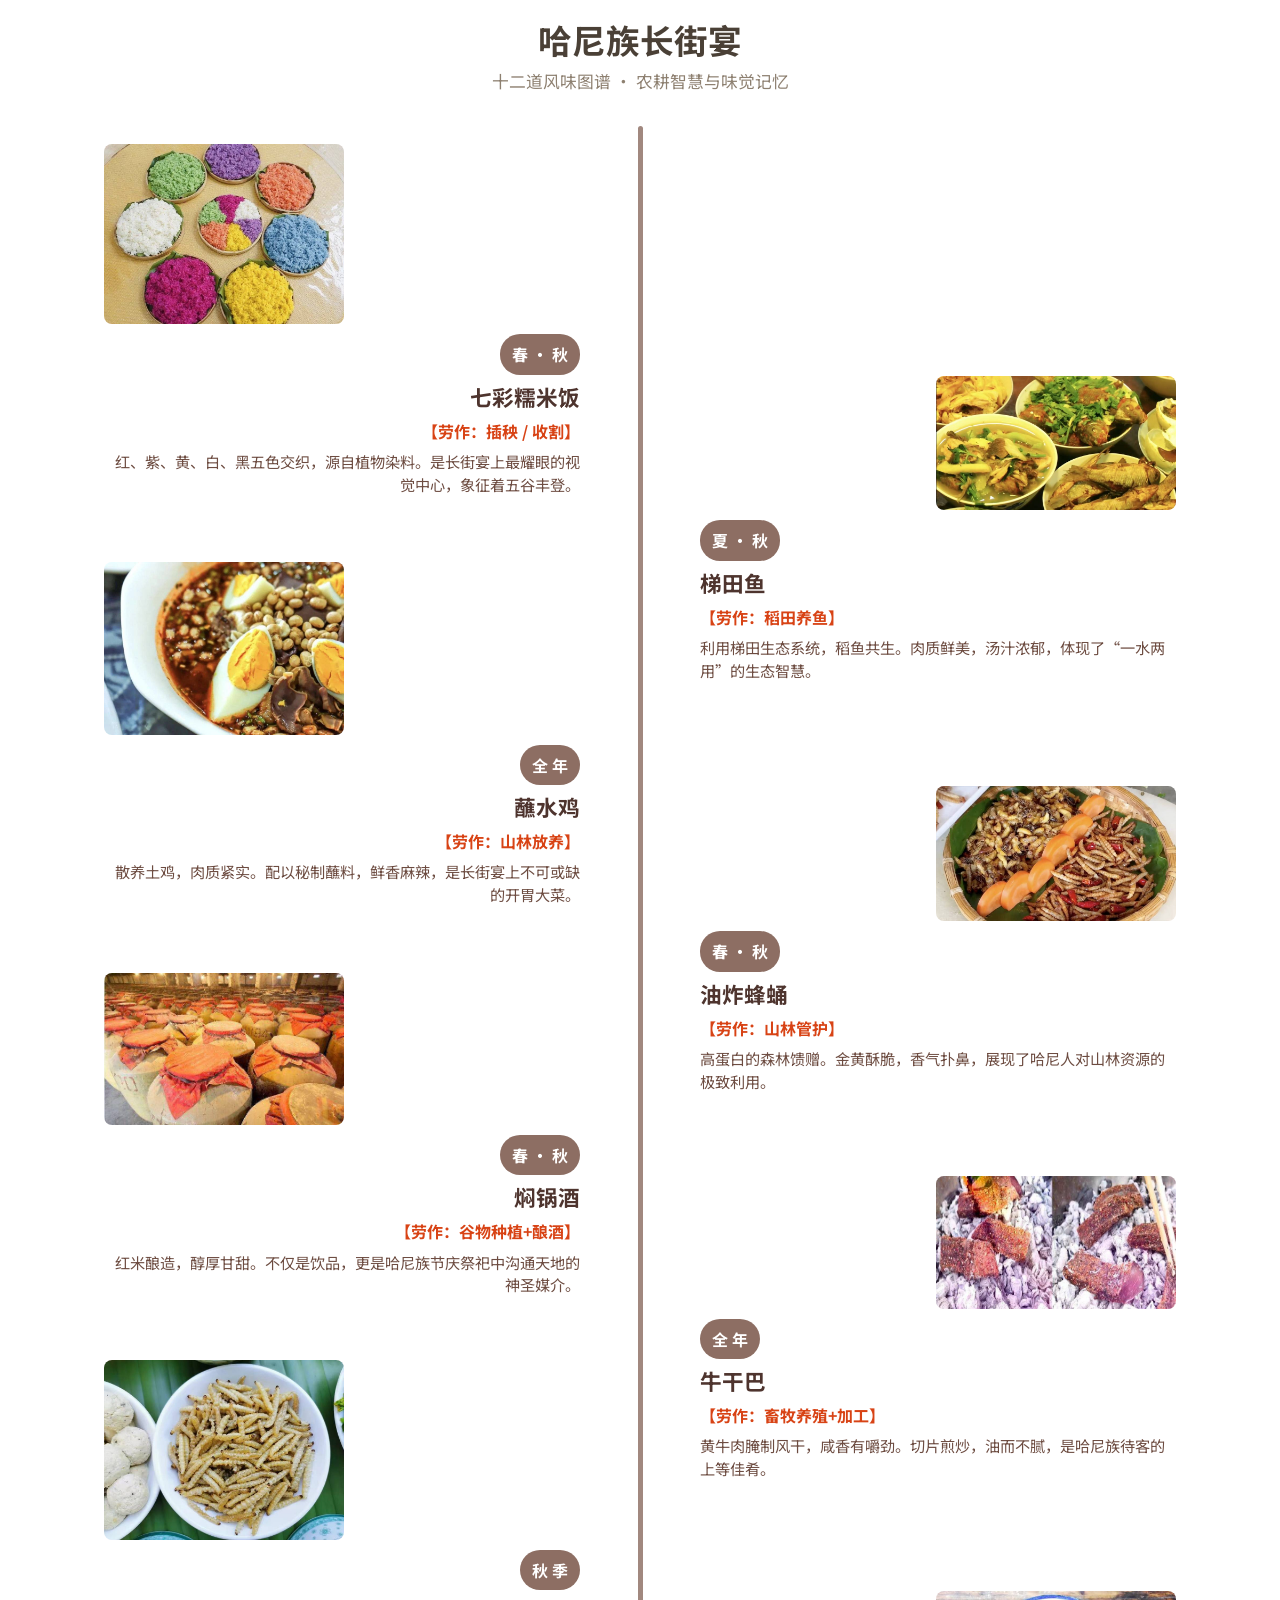
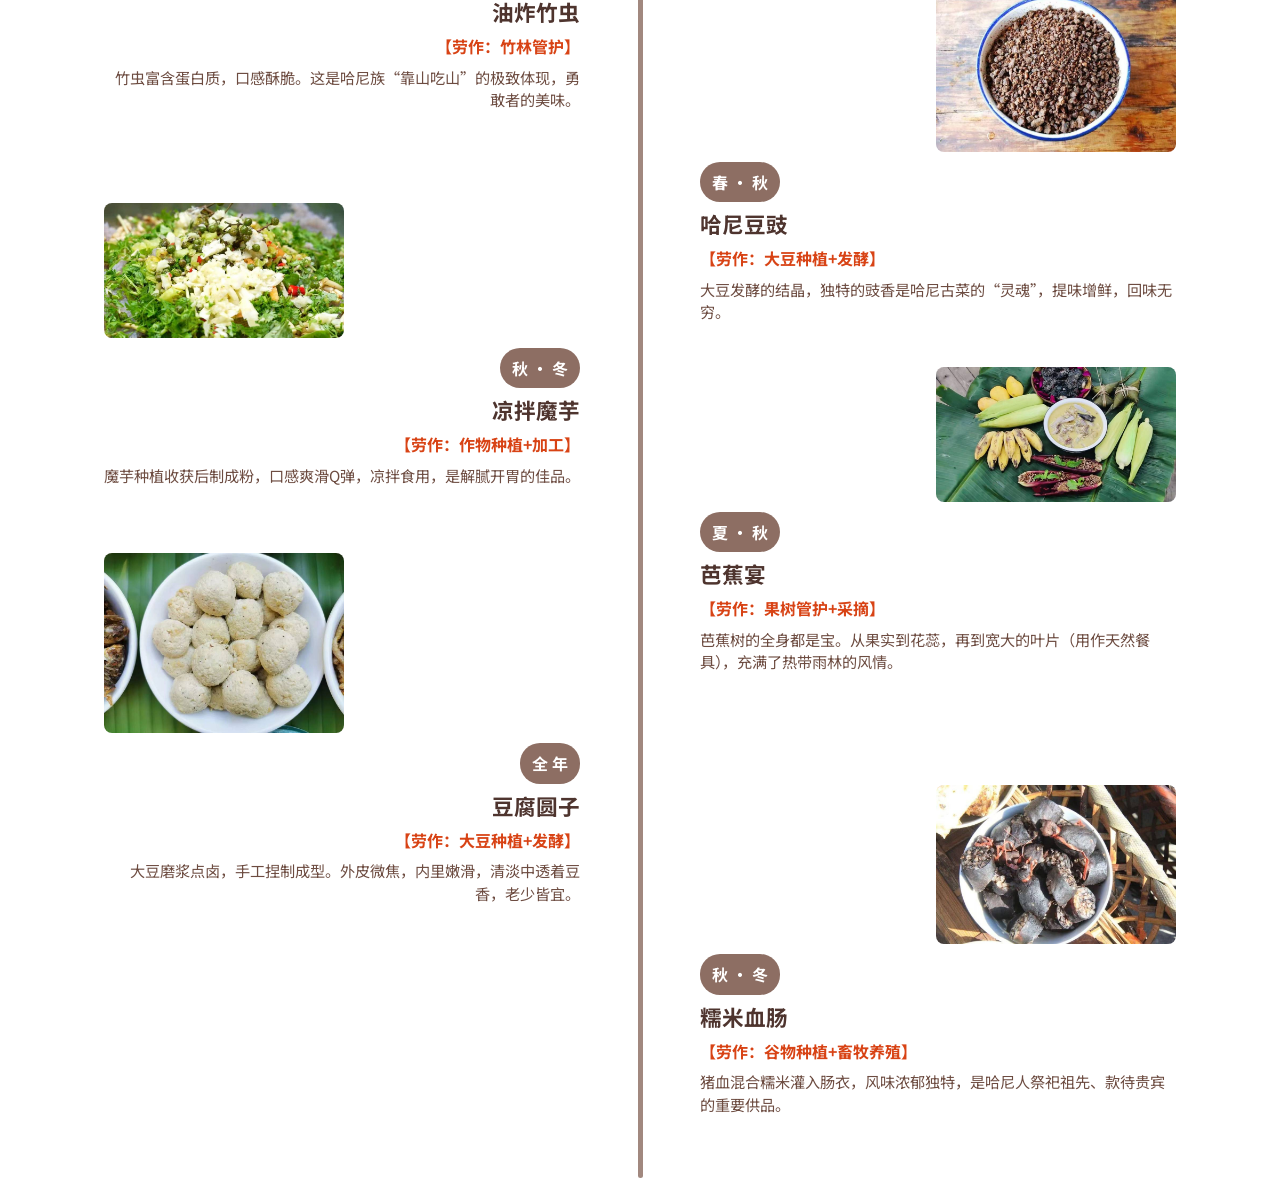
==== commit 7607e894: "update: 封面开场动画与第三幕收束，优化美食时间线与食材构成布局 EOF" ====
--- a/embed-food.html
+++ b/embed-food.html
@@ -35,20 +35,28 @@
 .taboo .quote{margin:28px 0 12px;background:transparent;border-radius:40px 12px 40px 12px;padding:20px 24px;text-align:center;font-size:1.05rem}
 .taboo .quote b{font-size:1.3rem}
 .taboo footer{text-align:center;padding:16px 0 8px;font-size:.72rem;color:#786653;border-top:1px solid #dbcfbe;margin-top:20px}
-/* twelve */
+/* twelve — 左右交错咬合：下一条上提到上一条季节标签附近 */
 .twelve body,.twelve{color:#5c3d2e}
 .twelve .header{text-align:center;padding:20px 16px 12px;margin-bottom:16px;color:#4a4036}
 .twelve .header h1{margin:0;font-size:2.1em;line-height:1.2}
 .twelve .header p{margin-top:6px;font-size:1.05em;opacity:.85;color:#7a6a58}
-.twelve .timeline-container{max-width:1200px;margin:0 auto;position:relative;padding:0 16px 16px}
-.twelve .timeline-container::after{content:'';position:absolute;width:5px;background:#a1887f;top:0;bottom:0;left:50%;margin-left:-2.5px;border-radius:3px;z-index:1}
-.twelve .timeline-item{padding:8px 28px;position:relative;width:50%;box-sizing:border-box}
-.twelve .timeline-item.left{left:0;text-align:right;padding-right:48px}
-.twelve .timeline-item.right{left:50%;text-align:left;padding-left:48px}
+.twelve .timeline-container{max-width:1200px;margin:0 auto;position:relative;padding:0 16px 40px}
+.twelve .timeline-container::after{content:'';position:absolute;width:5px;background:#a1887f;top:0;bottom:0;left:50%;margin-left:-2.5px;border-radius:3px;z-index:0}
+.twelve .timeline-item{padding:8px 40px;position:relative;width:50%;box-sizing:border-box;z-index:1}
+.twelve .timeline-item.left{left:0;text-align:right;padding-right:52px}
+.twelve .timeline-item.right{left:50%;text-align:left;padding-left:52px}
+/* 后一条上提，顶边约落在前一条季节标签（春·秋）下方 */
+.twelve .timeline-item.right,
+.twelve .timeline-item.left:not(:first-child){
+  margin-top: -10rem;
+}
 .twelve .year-tag{display:inline-block;background:#8d6e63;color:#fff;padding:5px 12px;border-radius:20px;font-weight:bold;font-size:1em;margin-bottom:8px}
-.twelve .content-card{padding:10px 8px;border-radius:10px;border:none;background:transparent;transition:transform .3s}
+.twelve .content-card{padding:10px 8px;border-radius:10px;border:none;background:transparent;transition:transform .3s;position:relative;z-index:1}
 .twelve .content-card:hover{transform:translateY(-4px)}
-.twelve .content-card img{width:100%;max-width:260px;height:auto;border-radius:8px;display:block;margin:0 auto 10px;border:none}
+.twelve .content-card img{width:100%;max-width:240px;height:auto;border-radius:8px;display:block;margin:0 0 10px;border:none}
+/* 图靠外侧，文字靠中线，交错时互不挡 */
+.twelve .timeline-item.left .content-card img{margin-left:0;margin-right:auto}
+.twelve .timeline-item.right .content-card img{margin-left:auto;margin-right:0}
 .twelve .card-text h3{margin:0 0 6px;color:#4e342e;font-size:1.35em;line-height:1.25}
 .twelve .card-text p{margin:4px 0;line-height:1.5;color:#6d4c41;font-size:.95em}
 .twelve .season{font-weight:bold;color:#d84315;font-size:1em}
@@ -58,7 +66,12 @@
   .twelve .header h1{font-size:1.75em}
   .twelve .timeline-container{padding:0 12px 12px}
   .twelve .timeline-container::after{left:24px}
-  .twelve .timeline-item,.twelve .timeline-item.left,.twelve .timeline-item.right{width:100%;left:0;text-align:left;padding:6px 12px 6px 56px}
+  .twelve .timeline-item,.twelve .timeline-item.left,.twelve .timeline-item.right{
+    width:100%;left:0;text-align:left;padding:6px 12px 6px 56px;margin-top:0!important;
+  }
+  .twelve .content-card img,.twelve .timeline-item.left .content-card img,.twelve .timeline-item.right .content-card img{
+    max-width:240px;margin-left:0;margin-right:auto;
+  }
 }
 </style>
 </head>
--- a/css/site.css
+++ b/css/site.css
@@ -43,7 +43,7 @@
   --font-cover-headline: '汉仪大标宋', 'HYDaBiaoSongJ', 'HYDaBiaoSong', 'SimSun', serif;
   --font-cover-subtitle: '禹卫书法行书', 'YuweiXingshu', 'YWShuFengXingShuJ', 'KaiTi', cursive;
   --font-act-header: '方正小标宋', 'FZXiaoBiaoSong', 'FZXBSJW', 'SimSun', serif;
-  --color-cover-subtitle: #1a6fb5;
+  --color-cover-subtitle: #6b4423;
   --bg-base: #f5efe6;
   --bg-dark: #ebe3d6;
   --bg-warm: #e8dfd0;
@@ -426,23 +426,44 @@
   line-height: 1.8;
 }
 
-/* ===== 尾声 · 结尾页 ===== */
+/* ===== 第三幕收束 · 五人线稿 + 花纹 ===== */
 .endpage {
   display: flex;
   flex-direction: column;
-  justify-content: space-between;
-  min-height: 100vh;
-  min-height: 100dvh;
+  align-items: center;
+  justify-content: flex-end;
+  width: 100%;
+  margin-top: clamp(40px, 7vh, 88px);
+  margin-bottom: 0;
+  padding: 0;
   box-sizing: border-box;
+  min-height: 0;
+}
+
+.endpage--act3-close {
+  margin-bottom: 0;
+  padding-bottom: 0;
+}
+
+.endpage--act3-close .endpage__scene,
+.endpage--act3-close .endpage__pattern-crop {
+  margin-bottom: 0;
+  display: block;
+}
+
+.endpage--act3-close .footer-ethnic {
+  margin: 0 0 clamp(8px, 1.5vh, 18px);
+  padding: 0 clamp(16px, 3vw, 32px);
+  text-align: center;
+  color: #c4a574;
+  font-family: 'Ma Shan Zheng', cursive;
+  font-size: clamp(1.05rem, 2vw, 1.35rem);
+  letter-spacing: 0.28em;
+  transform: translateY(-30px);
 }
 
 .endpage__main {
-  flex: 1;
-  display: flex;
-  flex-direction: column;
-  align-items: center;
-  justify-content: center;
-  padding: clamp(40px, 8vh, 96px) clamp(20px, 4vw, 48px) clamp(12px, 2vh, 24px);
+  display: none;
 }
 
 .endpage__footer {
@@ -453,17 +474,24 @@
   text-align: center;
 }
 
-/* 花纹底 + 小人走在花纹上沿 */
+/* 花纹底 + 小人走在花纹上沿；去掉底部约 1/3 */
 .endpage__scene {
   position: relative;
   width: 100%;
-  margin-top: auto;
+  margin-top: 0;
   line-height: 0;
   overflow: visible;
   background: transparent;
 }
 
-/* 透明底 PNG：空白区直接露出整页宣纸/印刷底 */
+.endpage__pattern-crop {
+  width: 100%;
+  overflow: hidden;
+  line-height: 0;
+  /* 原图 1100×791：先去下 1/3，再去 1/8 → 保留约 13/24 */
+  aspect-ratio: 1100 / 428;
+}
+
 .endpage__pattern {
   display: block;
   width: 100%;
@@ -477,9 +505,9 @@
   position: absolute;
   left: 0;
   right: 0;
-  /* 起点：脚底在花纹上沿 */
-  bottom: 48%;
-  height: clamp(180px, 44vh, 360px);
+  /* 起点：脚底在花纹上沿；整体下移 115px（75+40） */
+  bottom: calc(48% - 115px);
+  height: clamp(160px, 38vh, 320px);
   display: flex;
   align-items: flex-end;
   justify-content: space-evenly;
@@ -489,9 +517,9 @@
   transition: bottom 2.8s cubic-bezier(0.22, 0.7, 0.28, 1);
 }
 
-/* 进入尾声后向上走入空白区 */
+/* 滚入第三幕底部后向上走入空白区 */
 .endpage.is-figures-rise .endpage__figures {
-  bottom: 72%;
+  bottom: calc(72% - 115px);
 }
 
 .endpage__figure-slot {
@@ -505,7 +533,6 @@
   border: none;
   box-shadow: none;
   outline: none;
-  /* --v-y：V 字纵向偏移（负值向上） */
   transform: translate(0, var(--v-y, 0));
   transition: transform 2.8s cubic-bezier(0.22, 0.7, 0.28, 1);
 }
@@ -525,7 +552,6 @@
   border: none;
   box-shadow: none;
   outline: none;
-  /* 深色实线 + 浅色描边，叠在花纹上也清晰 */
   opacity: 1;
   mix-blend-mode: normal;
   image-rendering: auto;
@@ -578,19 +604,19 @@
   }
 
   .endpage.is-figures-rise .endpage__figures {
-    bottom: 86%;
+    bottom: calc(86% - 115px);
   }
 }
 
 @media (max-width: 720px) {
   .endpage__figures {
-    bottom: 46%;
-    height: clamp(150px, 36vh, 240px);
+    bottom: calc(46% - 115px);
+    height: clamp(130px, 32vh, 220px);
     gap: clamp(2px, 1vw, 8px);
   }
 
   .endpage.is-figures-rise .endpage__figures {
-    bottom: 70%;
+    bottom: calc(70% - 115px);
   }
 
   .endpage__figure {
@@ -600,14 +626,6 @@
   .endpage__figure--hani {
     max-width: min(28vw, 170px);
   }
-}
-
-html.story-layered .story-panel--end .story-panel__scroll {
-  padding: 0;
-}
-
-html.story-layered .story-panel--end .endpage {
-  min-height: 100%;
 }
 
 /* 页脚 */
@@ -709,7 +727,7 @@
   --ancient-ink: #3d2b1f;
   --cover-title-fill: #8f7358;
   --cover-title-stroke: 4px;
-  --cover-hook-red: #c62828;
+  --cover-hook-red: #8b1a1a;
   --hani-indigo: #2f5a4a;
   --aged-tint: rgba(180, 150, 120, 0.08);
 
@@ -1517,6 +1535,11 @@
     scrollbar-color: rgba(212, 168, 75, 0.4) transparent;
   }
 
+  /* 第三幕以花纹收束贴底，去掉底部宣纸空白条 */
+  html.story-layered #panel-act3 .story-panel__scroll {
+    padding-bottom: 0;
+  }
+
   html.story-layered .story-panel__scroll .page,
   html.story-layered .story-panel__scroll .article-block {
     width: 66.667%;
@@ -1607,7 +1630,7 @@
     letter-spacing: 0.14em;
     margin: 0;
     transform: none;
-    text-shadow: 2px 4px 10px rgba(26, 111, 181, 0.22);
+    text-shadow: 2px 4px 10px rgba(107, 68, 35, 0.22);
   }
 
   html.story-layered .cover-screen__cta {
@@ -1826,12 +1849,14 @@
   outline: 0 !important;
   box-shadow: none !important;
   background: transparent !important;
-  will-change: left, right, top, transform, opacity;
+  will-change: left, right, top, transform, opacity, height, max-width;
   transition:
     left 4.8s cubic-bezier(0.22, 1, 0.36, 1),
     right 4.8s cubic-bezier(0.22, 1, 0.36, 1),
     top 4.8s cubic-bezier(0.22, 1, 0.36, 1),
     transform 4.8s cubic-bezier(0.22, 1, 0.36, 1),
+    height 4.8s cubic-bezier(0.22, 1, 0.36, 1),
+    max-width 4.8s cubic-bezier(0.22, 1, 0.36, 1),
     opacity 1.2s ease;
 }
 
@@ -1839,34 +1864,46 @@
   opacity: 0.96;
 }
 
+/* 未拉开前：对称整体约占封面高度 70% */
+.cover-screen:not(.is-ornament-out) .cover-screen__ornament.is-ready {
+  height: var(--cover-ornament-start-h, 70vh);
+  max-width: calc(var(--cover-ornament-start-h, 70vh) * 0.52);
+}
+
 .cover-screen__ornament--left {
-  left: var(--cover-ornament-left-start, 30%);
-  top: var(--cover-ornament-start-top, 48%);
+  left: var(--cover-ornament-left-start, 50%);
+  right: auto;
+  top: var(--cover-ornament-start-top, 50%);
   transform: translate(-100%, -50%);
-  /* 更强淡化半圆直径切边 */
+  transform-origin: 100% 50%;
   -webkit-mask-image: linear-gradient(to left, transparent 0%, transparent 3%, #000 14%, #000 100%);
   mask-image: linear-gradient(to left, transparent 0%, transparent 3%, #000 14%, #000 100%);
 }
 
 .cover-screen__ornament--right {
-  left: auto;
-  right: var(--cover-ornament-right-start, 30%);
-  top: var(--cover-ornament-start-top, 48%);
-  transform: translate(100%, -50%);
+  left: var(--cover-ornament-right-start, 50%);
+  right: auto;
+  top: var(--cover-ornament-start-top, 50%);
+  transform: translate(0, -50%);
+  transform-origin: 0% 50%;
   -webkit-mask-image: linear-gradient(to right, transparent 0%, transparent 3%, #000 14%, #000 100%);
   mask-image: linear-gradient(to right, transparent 0%, transparent 3%, #000 14%, #000 100%);
 }
 
 .cover-screen.is-ornament-out .cover-screen__ornament--left {
   left: var(--cover-ornament-left-end, 16px);
+  right: auto;
   top: var(--cover-ornament-end-top, 50%);
   transform: translate(0, -50%);
+  transform-origin: 50% 50%;
 }
 
 .cover-screen.is-ornament-out .cover-screen__ornament--right {
-  right: var(--cover-ornament-right-end, 16px);
+  left: var(--cover-ornament-right-end-left, calc(100% - 16px));
+  right: auto;
   top: var(--cover-ornament-end-top, 50%);
-  transform: translate(0, -50%);
+  transform: translate(-100%, -50%);
+  transform-origin: 50% 50%;
 }
 
 @media (prefers-reduced-motion: reduce) {
@@ -1878,13 +1915,26 @@
   .cover-screen__ornament--left {
     left: 16px !important;
     top: 50% !important;
+    height: clamp(220px, 36vh, 420px) !important;
+    max-width: clamp(88px, 12vw, 180px) !important;
     transform: translate(0, -50%);
   }
 
   .cover-screen__ornament--right {
-    right: 16px !important;
+    left: calc(100% - 16px) !important;
+    right: auto !important;
     top: 50% !important;
-    transform: translate(0, -50%);
+    height: clamp(220px, 36vh, 420px) !important;
+    max-width: clamp(88px, 12vw, 180px) !important;
+    transform: translate(-100%, -50%);
+  }
+
+  .cover-screen__title,
+  .cover-screen__hook,
+  .cover-screen__bridge,
+  .cover-screen__cta {
+    opacity: 1 !important;
+    transition: none !important;
   }
 }
 
@@ -1920,6 +1970,8 @@
   width: 100%;
   max-width: 100%;
   box-sizing: border-box;
+  opacity: 0;
+  transition: opacity 2.4s ease 0.2s;
 }
 
 .cover-screen__hook {
@@ -1934,6 +1986,8 @@
   line-height: 1.25;
   margin: 0;
   white-space: nowrap;
+  opacity: 0;
+  transition: opacity 2.4s ease 0.7s;
 }
 
 .cover-screen__bridge {
@@ -1945,7 +1999,16 @@
   letter-spacing: 0.14em;
   margin: 0;
   transform: none;
-  text-shadow: 2px 4px 10px rgba(26, 111, 181, 0.22);
+  text-shadow: 2px 4px 10px rgba(107, 68, 35, 0.22);
+  opacity: 0;
+  transition: opacity 2.4s ease 1.2s;
+}
+
+.cover-screen.is-text-in .cover-screen__title,
+.cover-screen.is-text-in .cover-screen__hook,
+.cover-screen.is-text-in .cover-screen__bridge,
+.cover-screen.is-text-in .cover-screen__cta {
+  opacity: 1;
 }
 
 .cover-screen__cta {
@@ -1956,6 +2019,8 @@
   justify-content: center;
   margin-top: auto;
   padding-top: clamp(20px, 4vh, 40px);
+  opacity: 0;
+  transition: opacity 2s ease 1.6s;
 }
 
 .cover-start-btn {
@@ -2863,6 +2928,15 @@
   text-wrap: balance;
 }
 
+.chart-title--one-line {
+  max-width: none;
+  width: 100%;
+  white-space: nowrap;
+  text-wrap: nowrap;
+  font-size: clamp(0.95rem, 2.15vw, 1.55rem);
+  letter-spacing: 0.02em;
+}
+
 .chart-canvas-wrap {
   display: flex;
   justify-content: center;
